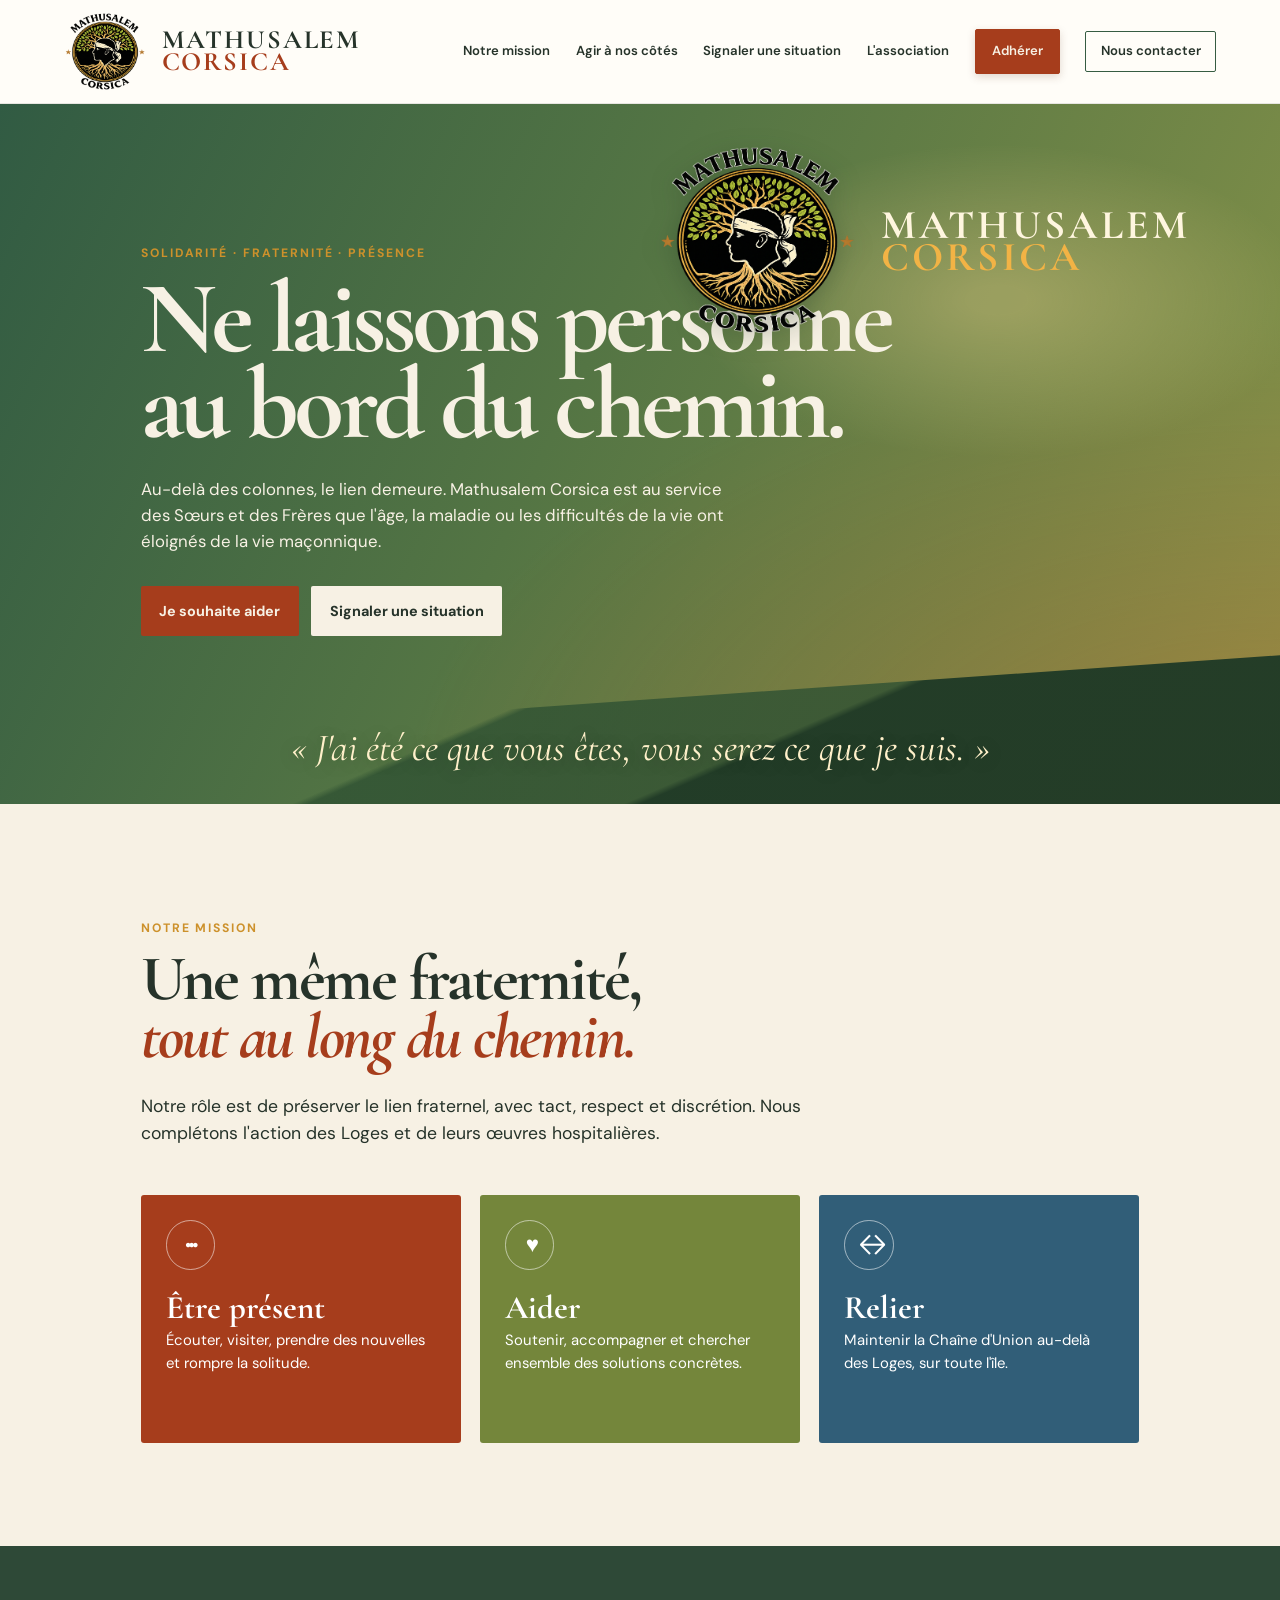
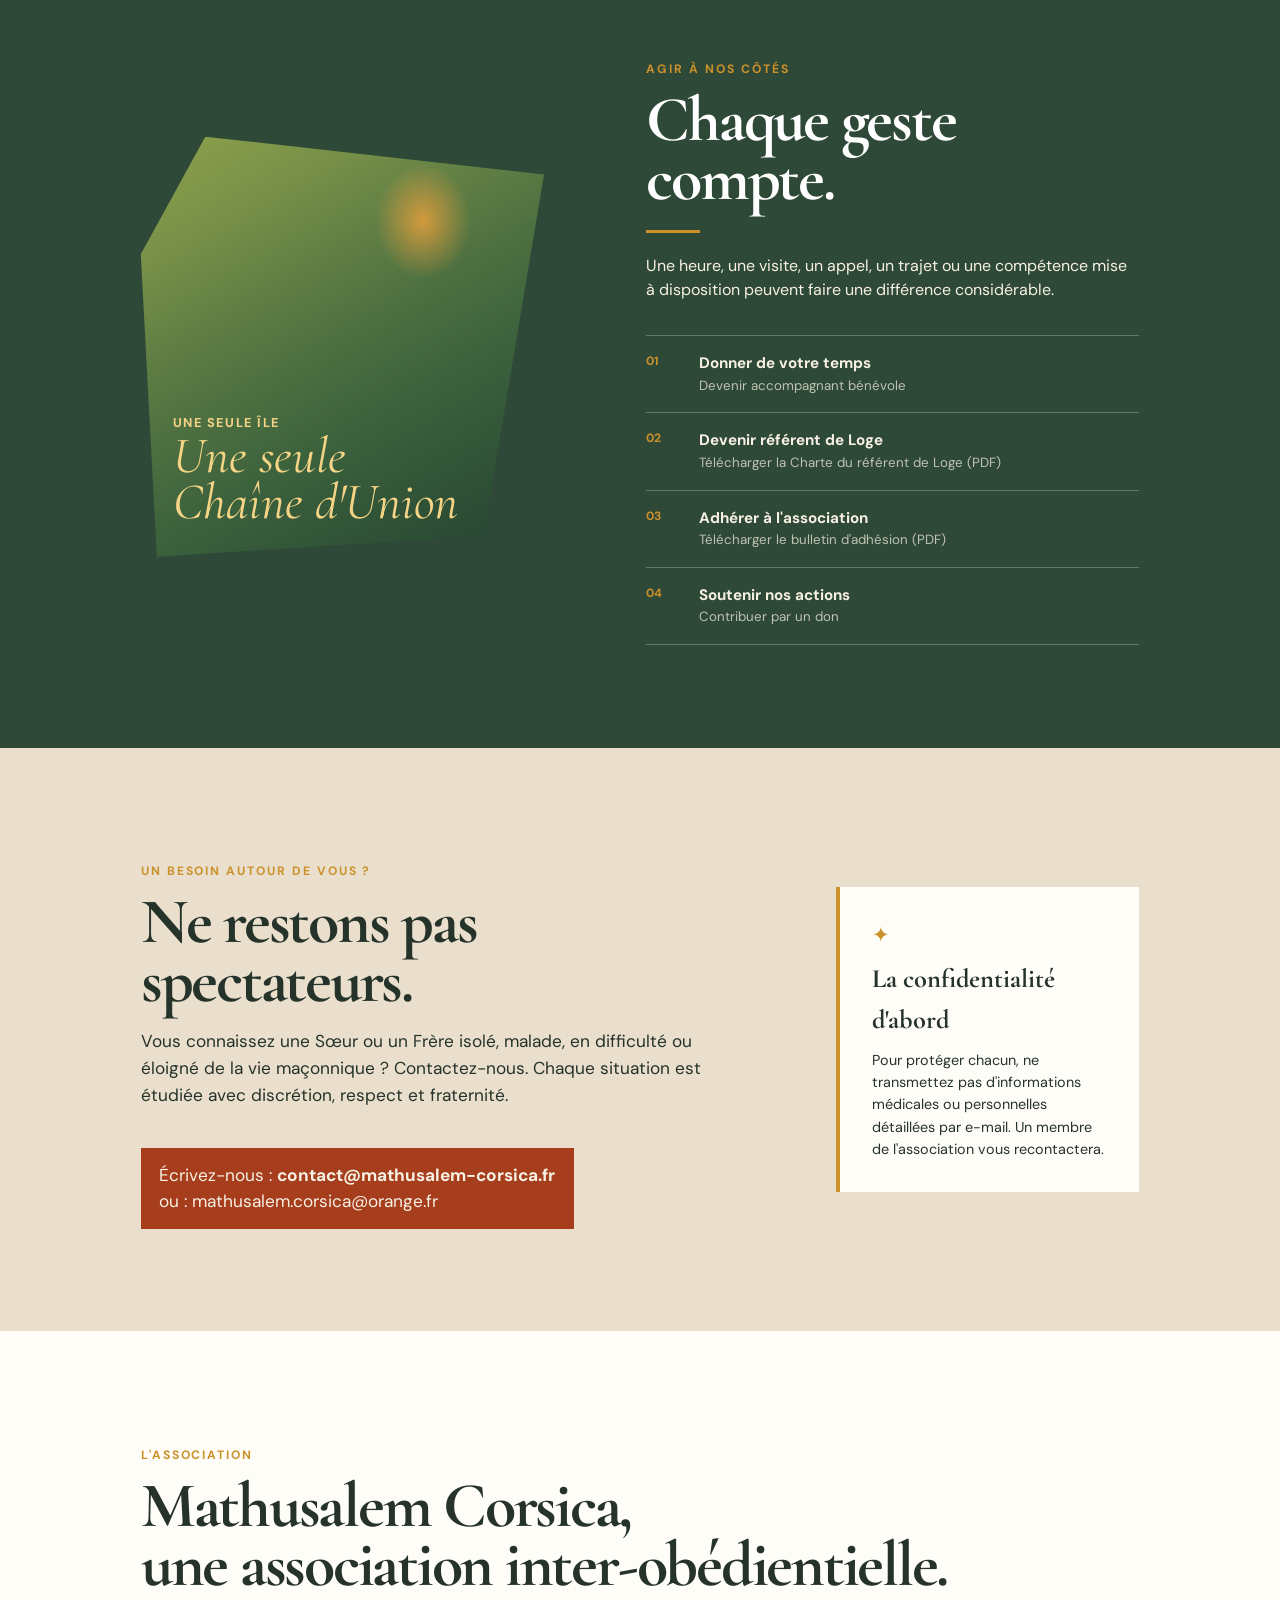
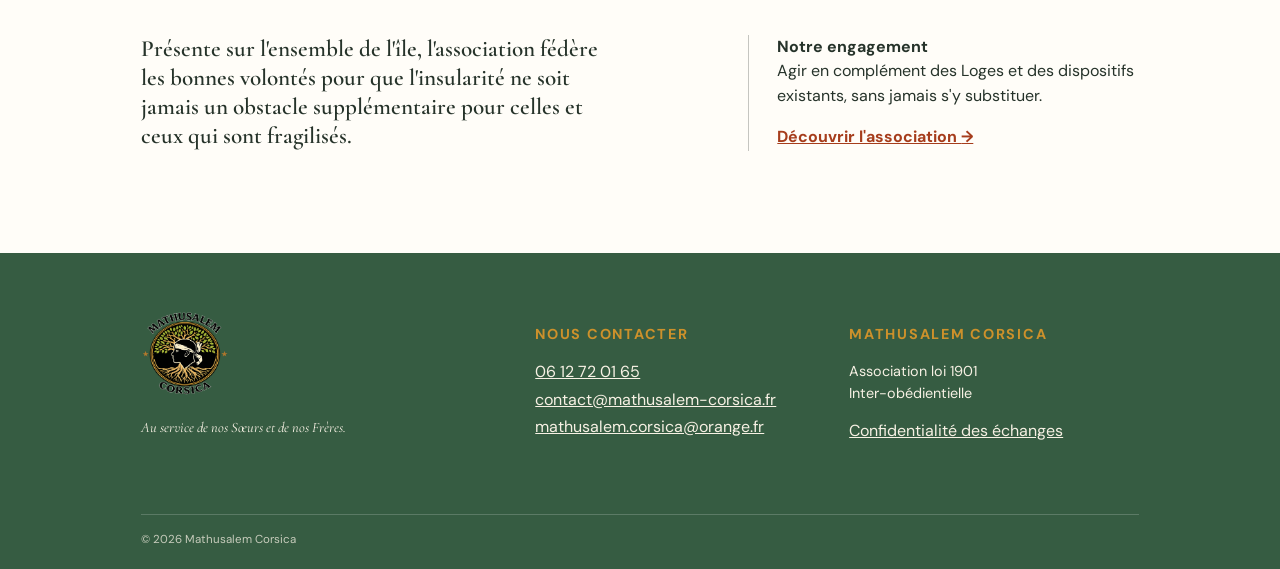
==== index.html @ 52758a78 "Add files via upload" ====
<!doctype html>
<html lang="fr">
  <head>
    <meta charset="utf-8">
    <meta name="viewport" content="width=device-width, initial-scale=1">
    <meta name="description" content="Mathusalem Corsica, au service de nos Sœurs et de nos Frères. Solidarité, fraternité, présence.">
    <title>Mathusalem Corsica - Ne laissons personne au bord du chemin</title>
    <link rel="preconnect" href="https://fonts.googleapis.com">
    <link rel="preconnect" href="https://fonts.gstatic.com" crossorigin>
    <link href="https://fonts.googleapis.com/css2?family=Cormorant+Garamond:ital,wght@0,500;0,600;0,700;1,600&family=DM+Sans:wght@400;500;600;700&display=swap" rel="stylesheet">
    <link rel="stylesheet" href="styles.css">
  </head>
  <body>
    <a class="skip-link" href="#contenu">Aller au contenu</a>
    <header class="site-header">
      <a class="brand" href="#accueil" aria-label="Mathusalem Corsica, accueil">
        <img src="logo-mathusalem-corsica.png" alt="Logo Mathusalem Corsica">
        <span>Mathusalem<br><em>Corsica</em></span>
      </a>
      <button class="menu-toggle" aria-expanded="false" aria-controls="navigation">Menu</button>
      <nav id="navigation" class="navigation" aria-label="Navigation principale">
        <a href="#mission">Notre mission</a>
        <a href="#agir">Agir à nos côtés</a>
        <a href="#signaler">Signaler une situation</a>
        <a href="association.html">L'association</a>
        <a class="nav-join" href="bulletin-adhesion-mathusalem-corsica.pdf" download>Adhérer</a>
        <a class="nav-contact" href="#contact">Nous contacter</a>
      </nav>
    </header>

    <main id="contenu">
      <section id="accueil" class="hero" aria-labelledby="hero-title">
        <div class="hero-orb hero-orb-one"></div>
        <div class="hero-orb hero-orb-two"></div>
        <div class="hero-content">
          <p class="eyebrow">Solidarité · Fraternité · Présence</p>
          <h1 id="hero-title">Ne laissons personne<br>au bord du chemin.</h1>
          <p class="hero-intro">Au-delà des colonnes, le lien demeure. Mathusalem Corsica est au service des Sœurs et des Frères que l'âge, la maladie ou les difficultés de la vie ont éloignés de la vie maçonnique.</p>
          <div class="hero-actions">
            <a class="button button-primary" href="#agir">Je souhaite aider</a>
            <a class="button button-light" href="#signaler">Signaler une situation</a>
          </div>
        </div>
        <div class="hero-identity" aria-label="Mathusalem Corsica">
          <img src="logo-mathusalem-corsica.png" alt="Logo Mathusalem Corsica">
          <p>Mathusalem<br><em>Corsica</em></p>
        </div>
        <blockquote class="hero-quote">« J'ai été ce que vous êtes, vous serez ce que je suis. »</blockquote>
        <div class="hero-horizon" aria-hidden="true"></div>
      </section>

      <section id="mission" class="section mission" aria-labelledby="mission-title">
        <div class="section-heading">
          <p class="eyebrow">Notre mission</p>
          <h2 id="mission-title">Une même fraternité,<br><em>tout au long du chemin.</em></h2>
        </div>
        <p class="lead">Notre rôle est de préserver le lien fraternel, avec tact, respect et discrétion. Nous complétons l'action des Loges et de leurs œuvres hospitalières.</p>
        <div class="mission-cards">
          <article class="mission-card presence">
            <span class="card-icon" aria-hidden="true">●●●</span>
            <h3>Être présent</h3>
            <p>Écouter, visiter, prendre des nouvelles et rompre la solitude.</p>
          </article>
          <article class="mission-card help">
            <span class="card-icon" aria-hidden="true">♥</span>
            <h3>Aider</h3>
            <p>Soutenir, accompagner et chercher ensemble des solutions concrètes.</p>
          </article>
          <article class="mission-card link">
            <span class="card-icon" aria-hidden="true">↔</span>
            <h3>Relier</h3>
            <p>Maintenir la Chaîne d'Union au-delà des Loges, sur toute l'île.</p>
          </article>
        </div>
      </section>

      <section id="agir" class="section act" aria-labelledby="agir-title">
        <div class="act-visual" aria-hidden="true">
          <span>Une seule île</span>
          <strong>Une seule<br>Chaîne d'Union</strong>
        </div>
        <div class="act-content">
          <p class="eyebrow">Agir à nos côtés</p>
          <h2 id="agir-title">Chaque geste compte.</h2>
          <p>Une heure, une visite, un appel, un trajet ou une compétence mise à disposition peuvent faire une différence considérable.</p>
          <div class="action-list">
            <a href="#contact"><span>01</span><strong>Donner de votre temps</strong><small>Devenir accompagnant bénévole</small></a>
            <a href="charte-referent-loge.pdf" download><span>02</span><strong>Devenir référent de Loge</strong><small>Télécharger la Charte du référent de Loge (PDF)</small></a>
            <a href="bulletin-adhesion-mathusalem-corsica.pdf" download><span>03</span><strong>Adhérer à l'association</strong><small>Télécharger le bulletin d'adhésion (PDF)</small></a>
            <a href="#contact"><span>04</span><strong>Soutenir nos actions</strong><small>Contribuer par un don</small></a>
          </div>
        </div>
      </section>

      <section id="signaler" class="section signal" aria-labelledby="signaler-title">
        <div class="signal-content">
          <p class="eyebrow">Un besoin autour de vous ?</p>
          <h2 id="signaler-title">Ne restons pas spectateurs.</h2>
          <p>Vous connaissez une Sœur ou un Frère isolé, malade, en difficulté ou éloigné de la vie maçonnique ? Contactez-nous. Chaque situation est étudiée avec discrétion, respect et fraternité.</p>
          <p class="contact-email">Écrivez-nous : <strong>contact@mathusalem-corsica.fr</strong><br><span>ou : mathusalem.corsica@orange.fr</span></p>
        </div>
        <aside class="privacy-note">
          <span aria-hidden="true">✦</span>
          <h3>La confidentialité d'abord</h3>
          <p>Pour protéger chacun, ne transmettez pas d'informations médicales ou personnelles détaillées par e-mail. Un membre de l'association vous recontactera.</p>
        </aside>
      </section>

      <section id="association" class="section association" aria-labelledby="association-title">
        <p class="eyebrow">L'association</p>
        <h2 id="association-title">Mathusalem Corsica,<br>une association inter-obédientielle.</h2>
        <div class="association-grid">
          <p>Présente sur l'ensemble de l'île, l'association fédère les bonnes volontés pour que l'insularité ne soit jamais un obstacle supplémentaire pour celles et ceux qui sont fragilisés.</p>
          <div>
            <p><strong>Notre engagement</strong><br>Agir en complément des Loges et des dispositifs existants, sans jamais s'y substituer.</p>
            <a class="text-link" href="association.html">Découvrir l'association <span aria-hidden="true">→</span></a>
          </div>
        </div>
      </section>
    </main>

    <footer id="contact" class="site-footer">
      <div class="footer-brand">
        <img src="logo-mathusalem-corsica.png" alt="">
        <p>Au service de nos Sœurs et de nos Frères.</p>
      </div>
      <div>
        <p class="footer-label">Nous contacter</p>
        <a href="tel:+33612720165">06 12 72 01 65</a>
        <a href="mailto:contact@mathusalem-corsica.fr">contact@mathusalem-corsica.fr</a>
        <a href="mailto:mathusalem.corsica@orange.fr">mathusalem.corsica@orange.fr</a>
      </div>
      <div>
        <p class="footer-label">Mathusalem Corsica</p>
        <p>Association loi 1901<br>Inter-obédientielle</p>
        <a href="#signaler">Confidentialité des échanges</a>
      </div>
      <p class="copyright">© <span id="year"></span> Mathusalem Corsica</p>
    </footer>
    <script src="script.js"></script>
  </body>
</html>
---- styles.css ----
:root { --ink:#26332a; --forest:#365c42; --moss:#74863b; --sun:#cd912b; --terra:#a63d1c; --cream:#f7f1e4; --paper:#fffdf8; --blue:#315e78; --serif:"Cormorant Garamond", Georgia, serif; --sans:"DM Sans", Arial, sans-serif; }
* { box-sizing:border-box; }
html { scroll-behavior:smooth; }
body { margin:0; color:var(--ink); background:var(--paper); font-family:var(--sans); line-height:1.55; }
.national-link { color:var(--terra); font-weight:700; text-decoration-thickness:1px; text-underline-offset:2px; }.national-link:hover { color:var(--forest); }
.about-hero > p { max-width:450px!important; font-size:1.35rem!important; }
a { color:inherit; }
.skip-link { position:absolute; left:-10000px; top:auto; }.skip-link:focus { left:1rem; top:1rem; z-index:100; padding:.7rem 1rem; background:#fff; }
.site-header { min-height:104px; display:flex; align-items:center; justify-content:space-between; padding:8px clamp(1.25rem,5vw,5rem); background:var(--paper); position:sticky; top:0; z-index:20; border-bottom:1px solid rgba(22,32,22,.1); }
.brand { display:flex; align-items:center; gap:.85rem; text-decoration:none; font:700 1.65rem/0.8 var(--serif); letter-spacing:.07em; text-transform:uppercase; }.brand img { width:84px; height:84px; object-fit:contain; }.brand em { color:var(--terra); font-style:normal; }
.navigation { display:flex; align-items:center; gap:clamp(.9rem,2vw,1.8rem); font-size:.82rem; font-weight:600; }.navigation a { text-decoration:none; }.navigation a:not(.nav-contact):not(.nav-join):hover { color:var(--terra); }.nav-join { padding:.68rem 1rem; color:var(--cream); background:var(--terra); border:1px solid var(--terra); border-radius:2px; box-shadow:0 3px 8px rgba(89,43,20,.18); }.nav-join:hover { color:var(--cream); background:#8d3217; border-color:#8d3217; }.nav-contact { padding:.6rem .9rem; border:1px solid var(--forest); border-radius:2px; }.menu-toggle { display:none; }
.hero { min-height:700px; position:relative; overflow:hidden; isolation:isolate; padding:clamp(5rem,10vw,8rem) clamp(1.25rem,11vw,10rem) 8rem; color:var(--cream); background:linear-gradient(115deg,#315b43 0%,#547544 44%,#899449 100%); }.hero:before { content:""; position:absolute; inset:0; z-index:-1; opacity:.32; background:radial-gradient(ellipse at 78% 28%,#ffdc94 0 2%,transparent 22%), radial-gradient(ellipse at 100% 100%,#c95d2b 0,transparent 49%); }.hero-content { max-width:760px; position:relative; z-index:2; }.eyebrow { margin:0 0:.7rem; color:var(--sun); font-size:.76rem; font-weight:700; letter-spacing:.16em; text-transform:uppercase; }.hero h1, h2, h3 { font-family:var(--serif); }.hero h1 { margin:0; font-size:clamp(3.6rem,8vw,7rem); line-height:.84; letter-spacing:-.045em; }.hero-intro { max-width:590px; margin:1.8rem 0 2rem; font-size:1.05rem; }.hero-actions { display:flex; flex-wrap:wrap; gap:.8rem; }.button { display:inline-block; padding:.85rem 1.15rem; border-radius:2px; font-size:.9rem; font-weight:700; text-decoration:none; transition:transform .2s; }.button:hover { transform:translateY(-2px); }.button-primary { color:var(--cream); background:var(--terra); }.button-light { color:var(--ink); background:var(--cream); }.hero-identity { position:absolute; top:2.2rem; right:clamp(1.25rem,7vw,6rem); z-index:2; display:flex; align-items:center; gap:1.15rem; text-transform:uppercase; }.hero-identity img { width:clamp(140px,16vw,215px); height:clamp(140px,16vw,215px); object-fit:contain; filter:drop-shadow(0 5px 12px rgba(24,48,29,.28)); }.hero-identity p { margin:0; color:#fff6df; font:700 clamp(2rem,3.2vw,3.1rem)/.78 var(--serif); letter-spacing:.08em; }.hero-identity em { color:#f2b345; font-style:normal; }.hero-quote { position:absolute; left:50%; bottom:2.3rem; z-index:2; width:max-content; max-width:none; margin:0; transform:translateX(-50%); color:#fff0ca; font:italic clamp(2.2rem,3vw,3.7rem)/1 var(--serif); white-space:nowrap; text-align:center; text-shadow:0 2px 18px rgba(24,48,29,.28); }.hero-horizon { position:absolute; left:-5%; right:-5%; bottom:-6.5rem; height:13rem; background:linear-gradient(160deg,transparent 29%,rgba(48,82,51,.82) 30% 49%,rgba(30,57,38,.95) 50%); transform:skewY(-4deg); z-index:-1; }
.section { padding:clamp(4.5rem,8vw,8rem) clamp(1.25rem,11vw,10rem); }.mission { background:var(--cream); }.section-heading { max-width:660px; }.section h2 { margin:0; font-size:clamp(2.7rem,5vw,4.7rem); line-height:.92; letter-spacing:-.035em; }.section h2 em { color:var(--terra); }.lead { max-width:690px; margin:1.6rem 0 3rem; font-size:1.1rem; }.mission-cards { display:grid; grid-template-columns:repeat(3,1fr); gap:1.2rem; }.mission-card { min-height:248px; padding:1.55rem; color:#fff; border-radius:3px; }.presence { background:var(--terra); }.help { background:var(--moss); }.link { background:var(--blue); }.card-icon { display:grid; place-items:center; width:3.1rem; height:3.1rem; border:1px solid rgba(255,255,255,.55); border-radius:50%; font-size:.65rem; letter-spacing:-.25em; }.help .card-icon { font-size:1.4rem; }.link .card-icon { font-size:1.7rem; }.mission-card h3 { margin:1.4rem 0 .25rem; font-size:2.05rem; line-height:1; }.mission-card p { margin:0; font-size:.93rem; }
.act { display:grid; grid-template-columns:.9fr 1.1fr; gap:clamp(2rem,8vw,8rem); align-items:center; background:#2e4937; color:var(--cream); }.act-visual { min-height:420px; padding:2rem; display:flex; flex-direction:column; justify-content:flex-end; color:#f6d486; background:linear-gradient(150deg,transparent 20%,rgba(33,62,41,.4)), radial-gradient(ellipse at 70% 20%,#e3a33f,transparent 12%), linear-gradient(150deg,#8fa14b,#426b42 65%,#294837); clip-path:polygon(16% 0,100% 9%,85% 95%,4% 100%,0 28%); }.act-visual span { font-size:.8rem; font-weight:700; letter-spacing:.12em; text-transform:uppercase; }.act-visual strong { font:italic clamp(2.2rem,4vw,3.4rem)/.9 var(--serif); }.act h2 { color:#fff; }.act h2:after { content:""; display:block; width:54px; height:3px; margin:1.3rem 0; background:var(--sun); }.action-list { margin-top:2rem; border-top:1px solid rgba(255,255,255,.25); }.action-list a { display:grid; grid-template-columns:45px 1fr; column-gap:8px; padding:1rem 0; text-decoration:none; border-bottom:1px solid rgba(255,255,255,.25); }.action-list a:hover strong { color:var(--sun); }.action-list span { color:var(--sun); font-size:.75rem; font-weight:700; }.action-list strong { font-size:.95rem; }.action-list small { grid-column:2; opacity:.72; }
.signal { display:grid; grid-template-columns:1.5fr .75fr; gap:clamp(2rem,7vw,7rem); align-items:center; background:#e9dfcc; }.signal-content h2 { max-width:620px; }.signal-content > p:not(.eyebrow) { max-width:660px; font-size:1.08rem; }.contact-email { display:inline-block; margin:1.4rem 0 0; padding:.85rem 1.15rem; color:var(--cream); background:var(--terra); font-size:.9rem; }.contact-email strong { font-weight:700; user-select:all; }.privacy-note { padding:2rem; border-left:4px solid var(--sun); background:var(--paper); }.privacy-note span { color:var(--sun); font-size:1.3rem; }.privacy-note h3 { margin:.5rem 0; font-size:1.65rem; }.privacy-note p { margin:0; font-size:.9rem; }
.association { background:var(--paper); }.association-grid { display:grid; grid-template-columns:1.1fr .9fr; gap:clamp(2rem,10vw,10rem); max-width:1000px; margin-top:2.5rem; }.association-grid > p { margin:0; font:600 1.45rem/1.25 var(--serif); }.association-grid div { border-left:1px solid rgba(22,32,22,.25); padding-left:1.8rem; }.association-grid p { margin-top:0; }.text-link { color:var(--terra); font-weight:700; text-decoration-thickness:1px; }
.navigation a.active { color:var(--terra); }.about-hero { display:grid; grid-template-columns:1.15fr .85fr; gap:4rem; align-items:end; min-height:440px; padding:clamp(4.5rem,9vw,8rem) clamp(1.25rem,11vw,10rem); color:var(--cream); background:linear-gradient(125deg,#315b43,#618047 70%,#a89b51); }.about-hero h1 { margin:0; font:600 clamp(4rem,8vw,7.2rem)/.79 var(--serif); letter-spacing:-.045em; }.about-hero h1 em { color:#f8c35a; }.about-hero > p { max-width:430px; margin:0 0 .5rem; font:500 1.22rem/1.42 var(--serif); }.about-story { display:grid; grid-template-columns:.8fr 1.2fr; gap:clamp(2rem,10vw,10rem); padding:clamp(4.5rem,8vw,8rem) clamp(1.25rem,11vw,10rem); background:var(--cream); }.about-statement { display:flex; flex-direction:column; justify-content:center; padding:2rem; color:var(--cream); background:var(--terra); }.about-statement span { color:#f4c867; font-size:.8rem; font-weight:700; letter-spacing:.16em; }.about-statement p { margin:1rem 0 0; font:italic 2.25rem/.94 var(--serif); }.about-copy { max-width:700px; }.about-copy h2, .about-corsica h2, .about-actions h2, .about-call h2 { margin:0 0 1.4rem; font:600 clamp(2.8rem,5vw,4.8rem)/.9 var(--serif); letter-spacing:-.035em; }.about-copy p:not(.eyebrow), .about-corsica p:not(.eyebrow) { font-size:1.05rem; }.about-corsica { display:grid; grid-template-columns:1fr 1fr; gap:clamp(2rem,10vw,10rem); padding:clamp(4.5rem,8vw,8rem) clamp(1.25rem,11vw,10rem); color:var(--cream); background:#31513b; }.about-corsica h2 em { color:#f4c867; }.about-corsica > div:last-child { align-self:end; max-width:510px; font-size:1.06rem; }.about-actions { padding:clamp(4.5rem,8vw,8rem) clamp(1.25rem,11vw,10rem); }.about-actions-grid { display:grid; grid-template-columns:repeat(3,1fr); gap:1.2rem; margin-top:2.6rem; }.about-actions-grid article { padding:1.5rem; border-top:3px solid var(--sun); background:#f2eadc; }.about-actions-grid span { color:var(--terra); font-size:.78rem; font-weight:700; }.about-actions-grid h3 { margin:.9rem 0 .35rem; font-size:2rem; line-height:.95; }.about-actions-grid p { margin:0; font-size:.93rem; }.about-call { padding:clamp(4.5rem,8vw,7rem) clamp(1.25rem,11vw,10rem); text-align:center; color:var(--cream); background:linear-gradient(115deg,#375e43,#698344); }.about-call h2 { max-width:750px; margin-left:auto; margin-right:auto; }.about-call > p:not(.eyebrow) { max-width:620px; margin:0 auto 1.8rem; }
.site-footer { display:grid; grid-template-columns:1.1fr .85fr .9fr; gap:2.5rem; padding:3.5rem clamp(1.25rem,11vw,10rem) 1.25rem; color:var(--cream); background:var(--forest); }.footer-brand img { width:90px; height:90px; object-fit:contain; }.footer-brand p { font:italic 1.35rem/1 var(--serif); }.footer-label { margin:0 0:.5rem; color:var(--sun); font-size:.75rem; font-weight:700; letter-spacing:.12em; text-transform:uppercase; }.site-footer a { display:block; width:max-content; max-width:100%; margin:.18rem 0; overflow-wrap:anywhere; color:var(--cream); }.site-footer p { font-size:.9rem; }.copyright { grid-column:1/-1; margin:1.5rem 0 0; padding-top:1rem; border-top:1px solid rgba(255,255,255,.25); font-size:.72rem!important; opacity:.75; }
@media (max-width:800px) { .site-header { min-height:84px; }.brand { font-size:1.3rem; }.brand img { width:66px; height:66px; }.menu-toggle { display:block; padding:.55rem .7rem; border:1px solid var(--forest); background:transparent; font:600 .8rem var(--sans); }.navigation { display:none; position:absolute; top:100%; left:0; right:0; padding:1rem 1.25rem 1.3rem; background:var(--paper); border-bottom:1px solid #ddd; flex-direction:column; align-items:flex-start; }.navigation.open { display:flex; }.hero { min-height:720px; padding-top:13rem; }.hero-identity { top:1.5rem; left:1.25rem; right:auto; }.hero-identity img { width:112px; height:112px; }.hero-identity p { font-size:1.8rem; }.hero-quote { top:auto; right:1.25rem; bottom:4.7rem; left:auto; width:auto; max-width:300px; transform:none; font-size:1.75rem; white-space:normal; }.mission-cards, .act, .signal, .association-grid, .site-footer, .about-hero, .about-story, .about-corsica, .about-actions-grid { grid-template-columns:1fr; }.about-hero { min-height:420px; gap:2rem; }.about-story { gap:2rem; }.about-statement { min-height:240px; }.section { padding-top:4rem; padding-bottom:4rem; }.site-footer { gap:1.5rem; }.footer-brand img { width:72px; height:72px; } }
@media (max-width:440px) { .brand span { font-size:1.1rem; }.brand img { width:58px; height:58px; }.hero h1 { font-size:3.25rem; }.hero-intro { font-size:.95rem; }.hero-quote { display:none; }.hero { min-height:620px; padding-top:12rem; }.hero-identity img { width:96px; height:96px; }.hero-identity p { font-size:1.55rem; }.mission-card { min-height:0; } }
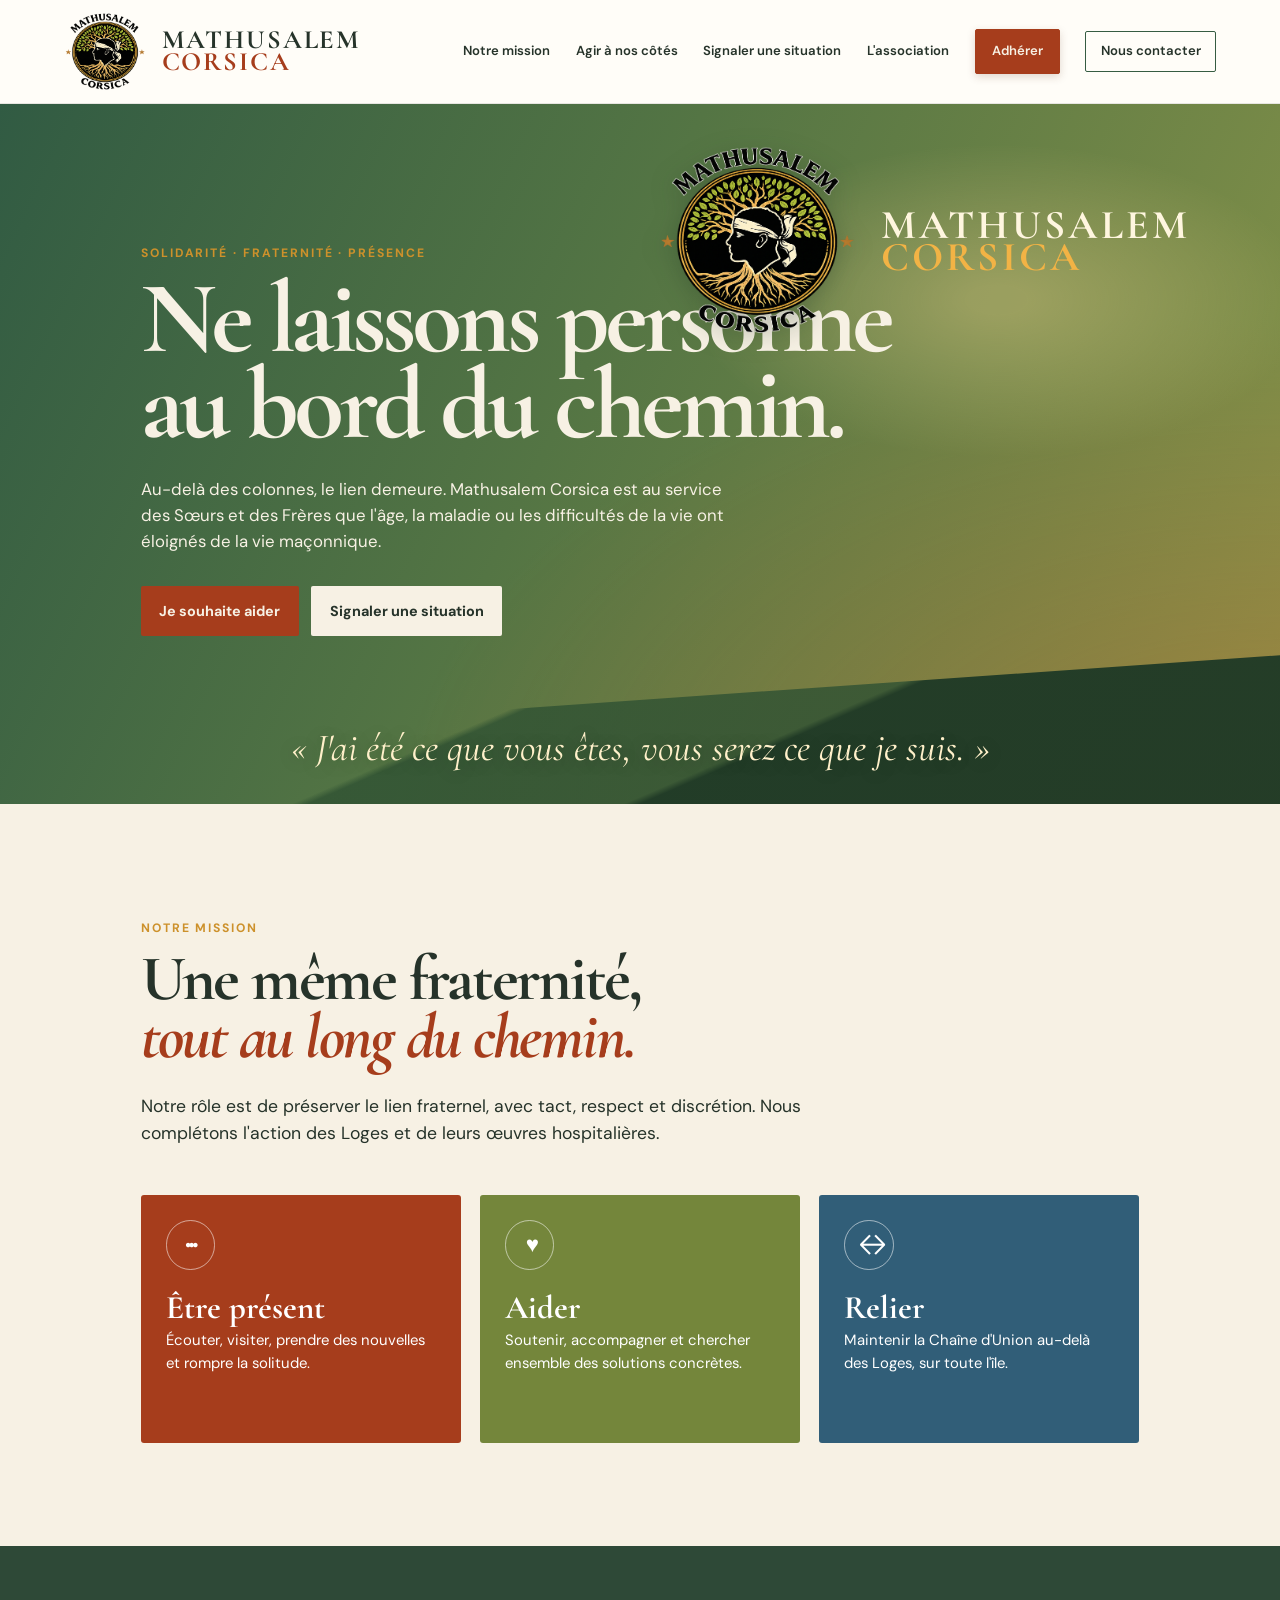
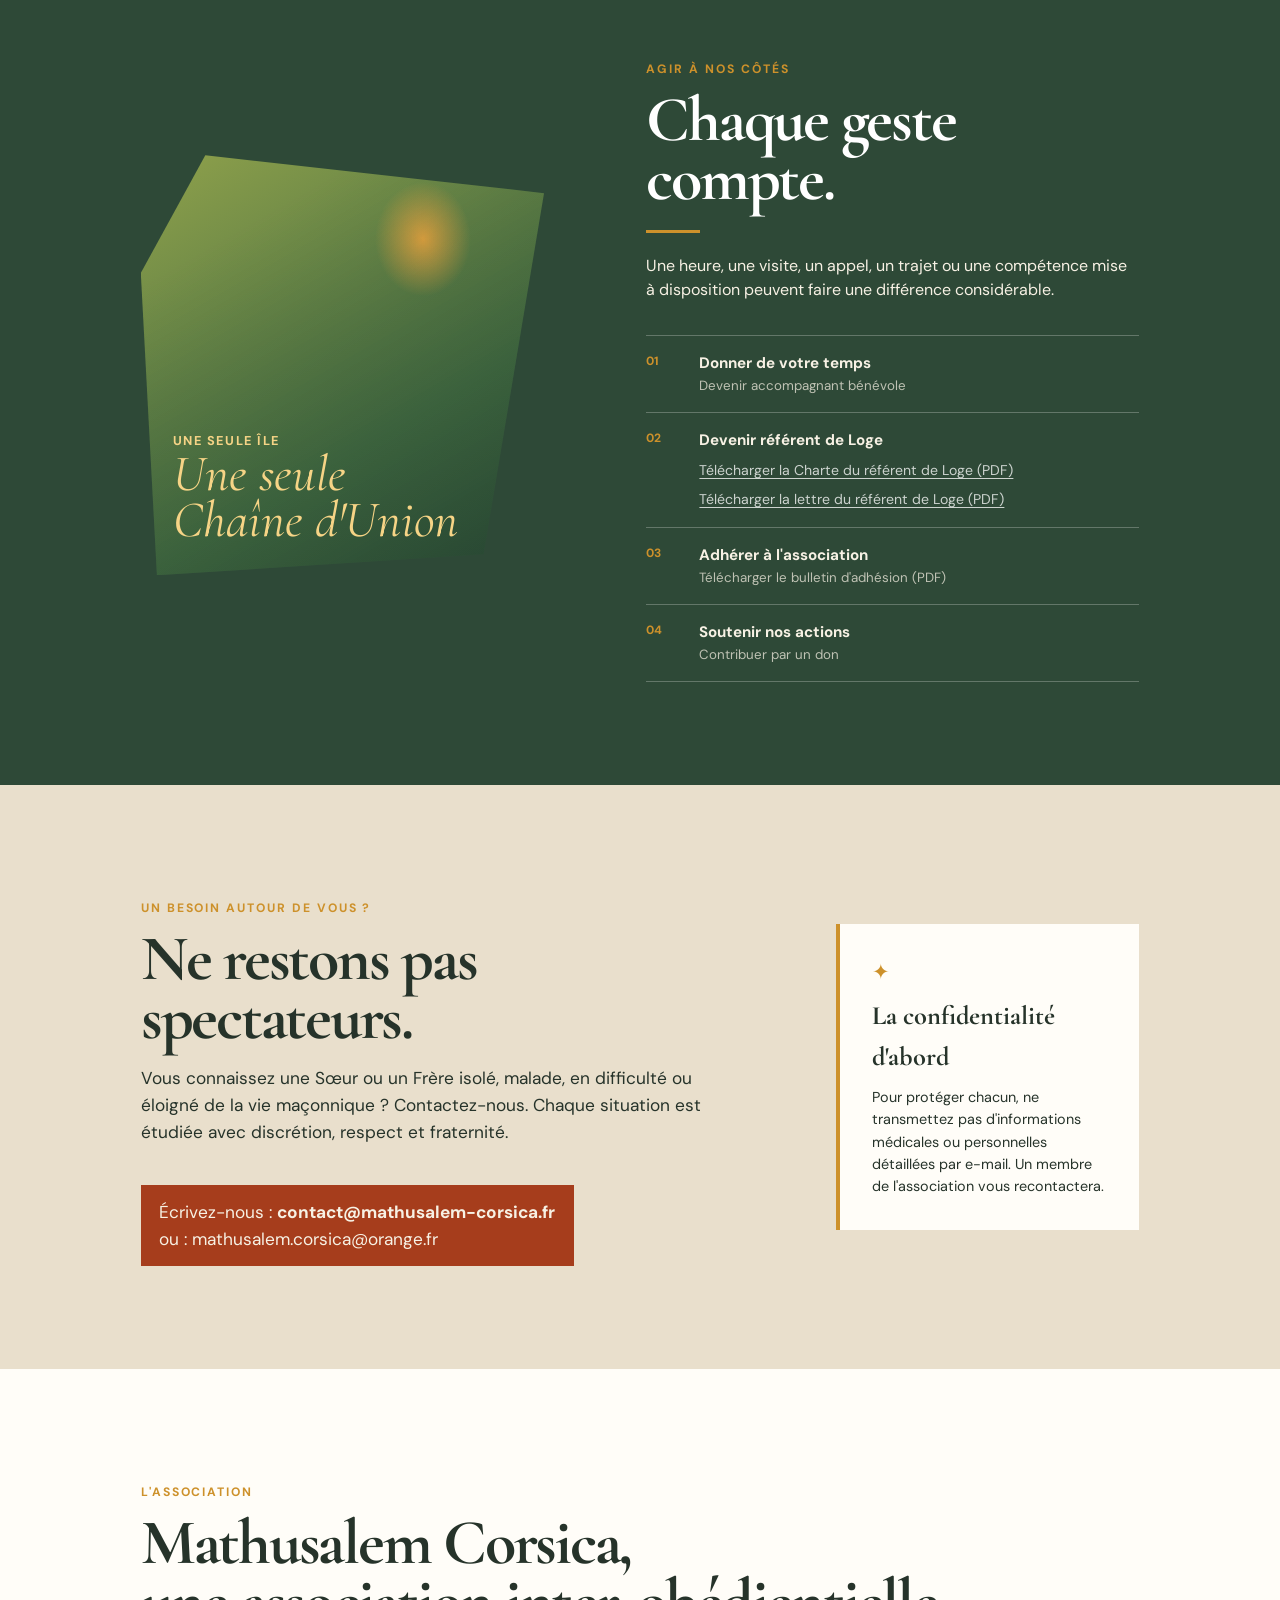
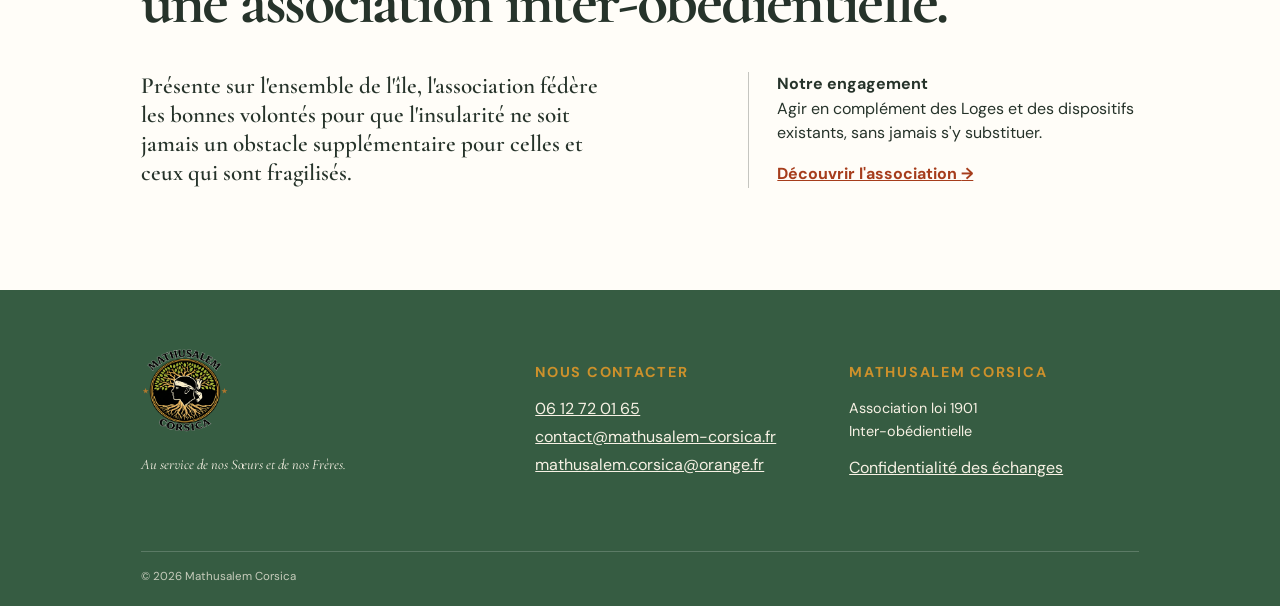
==== commit a0da56f7: "Add files via upload" ====
--- a/index.html
+++ b/index.html
@@ -85,7 +85,13 @@
           <p>Une heure, une visite, un appel, un trajet ou une compétence mise à disposition peuvent faire une différence considérable.</p>
           <div class="action-list">
             <a href="#contact"><span>01</span><strong>Donner de votre temps</strong><small>Devenir accompagnant bénévole</small></a>
-            <a href="charte-referent-loge.pdf" download><span>02</span><strong>Devenir référent de Loge</strong><small>Télécharger la Charte du référent de Loge (PDF)</small></a>
+            <div class="action-reference">
+              <div class="action-reference-title"><span>02</span><strong>Devenir référent de Loge</strong></div>
+              <div class="action-reference-downloads">
+                <a href="charte-referent-loge.pdf" download>Télécharger la Charte du référent de Loge (PDF)</a>
+                <a href="lettre-referent-loge.pdf" download>Télécharger la lettre du référent de Loge (PDF)</a>
+              </div>
+            </div>
             <a href="bulletin-adhesion-mathusalem-corsica.pdf" download><span>03</span><strong>Adhérer à l'association</strong><small>Télécharger le bulletin d'adhésion (PDF)</small></a>
             <a href="#contact"><span>04</span><strong>Soutenir nos actions</strong><small>Contribuer par un don</small></a>
           </div>
--- a/styles.css
+++ b/styles.css
@@ -11,7 +11,7 @@
 .navigation { display:flex; align-items:center; gap:clamp(.9rem,2vw,1.8rem); font-size:.82rem; font-weight:600; }.navigation a { text-decoration:none; }.navigation a:not(.nav-contact):not(.nav-join):hover { color:var(--terra); }.nav-join { padding:.68rem 1rem; color:var(--cream); background:var(--terra); border:1px solid var(--terra); border-radius:2px; box-shadow:0 3px 8px rgba(89,43,20,.18); }.nav-join:hover { color:var(--cream); background:#8d3217; border-color:#8d3217; }.nav-contact { padding:.6rem .9rem; border:1px solid var(--forest); border-radius:2px; }.menu-toggle { display:none; }
 .hero { min-height:700px; position:relative; overflow:hidden; isolation:isolate; padding:clamp(5rem,10vw,8rem) clamp(1.25rem,11vw,10rem) 8rem; color:var(--cream); background:linear-gradient(115deg,#315b43 0%,#547544 44%,#899449 100%); }.hero:before { content:""; position:absolute; inset:0; z-index:-1; opacity:.32; background:radial-gradient(ellipse at 78% 28%,#ffdc94 0 2%,transparent 22%), radial-gradient(ellipse at 100% 100%,#c95d2b 0,transparent 49%); }.hero-content { max-width:760px; position:relative; z-index:2; }.eyebrow { margin:0 0:.7rem; color:var(--sun); font-size:.76rem; font-weight:700; letter-spacing:.16em; text-transform:uppercase; }.hero h1, h2, h3 { font-family:var(--serif); }.hero h1 { margin:0; font-size:clamp(3.6rem,8vw,7rem); line-height:.84; letter-spacing:-.045em; }.hero-intro { max-width:590px; margin:1.8rem 0 2rem; font-size:1.05rem; }.hero-actions { display:flex; flex-wrap:wrap; gap:.8rem; }.button { display:inline-block; padding:.85rem 1.15rem; border-radius:2px; font-size:.9rem; font-weight:700; text-decoration:none; transition:transform .2s; }.button:hover { transform:translateY(-2px); }.button-primary { color:var(--cream); background:var(--terra); }.button-light { color:var(--ink); background:var(--cream); }.hero-identity { position:absolute; top:2.2rem; right:clamp(1.25rem,7vw,6rem); z-index:2; display:flex; align-items:center; gap:1.15rem; text-transform:uppercase; }.hero-identity img { width:clamp(140px,16vw,215px); height:clamp(140px,16vw,215px); object-fit:contain; filter:drop-shadow(0 5px 12px rgba(24,48,29,.28)); }.hero-identity p { margin:0; color:#fff6df; font:700 clamp(2rem,3.2vw,3.1rem)/.78 var(--serif); letter-spacing:.08em; }.hero-identity em { color:#f2b345; font-style:normal; }.hero-quote { position:absolute; left:50%; bottom:2.3rem; z-index:2; width:max-content; max-width:none; margin:0; transform:translateX(-50%); color:#fff0ca; font:italic clamp(2.2rem,3vw,3.7rem)/1 var(--serif); white-space:nowrap; text-align:center; text-shadow:0 2px 18px rgba(24,48,29,.28); }.hero-horizon { position:absolute; left:-5%; right:-5%; bottom:-6.5rem; height:13rem; background:linear-gradient(160deg,transparent 29%,rgba(48,82,51,.82) 30% 49%,rgba(30,57,38,.95) 50%); transform:skewY(-4deg); z-index:-1; }
 .section { padding:clamp(4.5rem,8vw,8rem) clamp(1.25rem,11vw,10rem); }.mission { background:var(--cream); }.section-heading { max-width:660px; }.section h2 { margin:0; font-size:clamp(2.7rem,5vw,4.7rem); line-height:.92; letter-spacing:-.035em; }.section h2 em { color:var(--terra); }.lead { max-width:690px; margin:1.6rem 0 3rem; font-size:1.1rem; }.mission-cards { display:grid; grid-template-columns:repeat(3,1fr); gap:1.2rem; }.mission-card { min-height:248px; padding:1.55rem; color:#fff; border-radius:3px; }.presence { background:var(--terra); }.help { background:var(--moss); }.link { background:var(--blue); }.card-icon { display:grid; place-items:center; width:3.1rem; height:3.1rem; border:1px solid rgba(255,255,255,.55); border-radius:50%; font-size:.65rem; letter-spacing:-.25em; }.help .card-icon { font-size:1.4rem; }.link .card-icon { font-size:1.7rem; }.mission-card h3 { margin:1.4rem 0 .25rem; font-size:2.05rem; line-height:1; }.mission-card p { margin:0; font-size:.93rem; }
-.act { display:grid; grid-template-columns:.9fr 1.1fr; gap:clamp(2rem,8vw,8rem); align-items:center; background:#2e4937; color:var(--cream); }.act-visual { min-height:420px; padding:2rem; display:flex; flex-direction:column; justify-content:flex-end; color:#f6d486; background:linear-gradient(150deg,transparent 20%,rgba(33,62,41,.4)), radial-gradient(ellipse at 70% 20%,#e3a33f,transparent 12%), linear-gradient(150deg,#8fa14b,#426b42 65%,#294837); clip-path:polygon(16% 0,100% 9%,85% 95%,4% 100%,0 28%); }.act-visual span { font-size:.8rem; font-weight:700; letter-spacing:.12em; text-transform:uppercase; }.act-visual strong { font:italic clamp(2.2rem,4vw,3.4rem)/.9 var(--serif); }.act h2 { color:#fff; }.act h2:after { content:""; display:block; width:54px; height:3px; margin:1.3rem 0; background:var(--sun); }.action-list { margin-top:2rem; border-top:1px solid rgba(255,255,255,.25); }.action-list a { display:grid; grid-template-columns:45px 1fr; column-gap:8px; padding:1rem 0; text-decoration:none; border-bottom:1px solid rgba(255,255,255,.25); }.action-list a:hover strong { color:var(--sun); }.action-list span { color:var(--sun); font-size:.75rem; font-weight:700; }.action-list strong { font-size:.95rem; }.action-list small { grid-column:2; opacity:.72; }
+.act { display:grid; grid-template-columns:.9fr 1.1fr; gap:clamp(2rem,8vw,8rem); align-items:center; background:#2e4937; color:var(--cream); }.act-visual { min-height:420px; padding:2rem; display:flex; flex-direction:column; justify-content:flex-end; color:#f6d486; background:linear-gradient(150deg,transparent 20%,rgba(33,62,41,.4)), radial-gradient(ellipse at 70% 20%,#e3a33f,transparent 12%), linear-gradient(150deg,#8fa14b,#426b42 65%,#294837); clip-path:polygon(16% 0,100% 9%,85% 95%,4% 100%,0 28%); }.act-visual span { font-size:.8rem; font-weight:700; letter-spacing:.12em; text-transform:uppercase; }.act-visual strong { font:italic clamp(2.2rem,4vw,3.4rem)/.9 var(--serif); }.act h2 { color:#fff; }.act h2:after { content:""; display:block; width:54px; height:3px; margin:1.3rem 0; background:var(--sun); }.action-list { margin-top:2rem; border-top:1px solid rgba(255,255,255,.25); }.action-list a { display:grid; grid-template-columns:45px 1fr; column-gap:8px; padding:1rem 0; text-decoration:none; border-bottom:1px solid rgba(255,255,255,.25); }.action-list a:hover strong { color:var(--sun); }.action-list span { color:var(--sun); font-size:.75rem; font-weight:700; }.action-list strong { font-size:.95rem; }.action-list small { grid-column:2; opacity:.72; }.action-reference { padding:1rem 0; border-bottom:1px solid rgba(255,255,255,.25); }.action-reference-title { display:grid; grid-template-columns:45px 1fr; column-gap:8px; }.action-reference-downloads { display:grid; gap:.45rem; margin:.45rem 0 0 53px; }.action-reference-downloads a { display:block; width:max-content; max-width:100%; padding:0; border:0; color:rgba(255,255,255,.76); font-size:.88rem; text-decoration:underline; text-underline-offset:3px; }.action-reference-downloads a:hover { color:var(--sun); }
 .signal { display:grid; grid-template-columns:1.5fr .75fr; gap:clamp(2rem,7vw,7rem); align-items:center; background:#e9dfcc; }.signal-content h2 { max-width:620px; }.signal-content > p:not(.eyebrow) { max-width:660px; font-size:1.08rem; }.contact-email { display:inline-block; margin:1.4rem 0 0; padding:.85rem 1.15rem; color:var(--cream); background:var(--terra); font-size:.9rem; }.contact-email strong { font-weight:700; user-select:all; }.privacy-note { padding:2rem; border-left:4px solid var(--sun); background:var(--paper); }.privacy-note span { color:var(--sun); font-size:1.3rem; }.privacy-note h3 { margin:.5rem 0; font-size:1.65rem; }.privacy-note p { margin:0; font-size:.9rem; }
 .association { background:var(--paper); }.association-grid { display:grid; grid-template-columns:1.1fr .9fr; gap:clamp(2rem,10vw,10rem); max-width:1000px; margin-top:2.5rem; }.association-grid > p { margin:0; font:600 1.45rem/1.25 var(--serif); }.association-grid div { border-left:1px solid rgba(22,32,22,.25); padding-left:1.8rem; }.association-grid p { margin-top:0; }.text-link { color:var(--terra); font-weight:700; text-decoration-thickness:1px; }
 .navigation a.active { color:var(--terra); }.about-hero { display:grid; grid-template-columns:1.15fr .85fr; gap:4rem; align-items:end; min-height:440px; padding:clamp(4.5rem,9vw,8rem) clamp(1.25rem,11vw,10rem); color:var(--cream); background:linear-gradient(125deg,#315b43,#618047 70%,#a89b51); }.about-hero h1 { margin:0; font:600 clamp(4rem,8vw,7.2rem)/.79 var(--serif); letter-spacing:-.045em; }.about-hero h1 em { color:#f8c35a; }.about-hero > p { max-width:430px; margin:0 0 .5rem; font:500 1.22rem/1.42 var(--serif); }.about-story { display:grid; grid-template-columns:.8fr 1.2fr; gap:clamp(2rem,10vw,10rem); padding:clamp(4.5rem,8vw,8rem) clamp(1.25rem,11vw,10rem); background:var(--cream); }.about-statement { display:flex; flex-direction:column; justify-content:center; padding:2rem; color:var(--cream); background:var(--terra); }.about-statement span { color:#f4c867; font-size:.8rem; font-weight:700; letter-spacing:.16em; }.about-statement p { margin:1rem 0 0; font:italic 2.25rem/.94 var(--serif); }.about-copy { max-width:700px; }.about-copy h2, .about-corsica h2, .about-actions h2, .about-call h2 { margin:0 0 1.4rem; font:600 clamp(2.8rem,5vw,4.8rem)/.9 var(--serif); letter-spacing:-.035em; }.about-copy p:not(.eyebrow), .about-corsica p:not(.eyebrow) { font-size:1.05rem; }.about-corsica { display:grid; grid-template-columns:1fr 1fr; gap:clamp(2rem,10vw,10rem); padding:clamp(4.5rem,8vw,8rem) clamp(1.25rem,11vw,10rem); color:var(--cream); background:#31513b; }.about-corsica h2 em { color:#f4c867; }.about-corsica > div:last-child { align-self:end; max-width:510px; font-size:1.06rem; }.about-actions { padding:clamp(4.5rem,8vw,8rem) clamp(1.25rem,11vw,10rem); }.about-actions-grid { display:grid; grid-template-columns:repeat(3,1fr); gap:1.2rem; margin-top:2.6rem; }.about-actions-grid article { padding:1.5rem; border-top:3px solid var(--sun); background:#f2eadc; }.about-actions-grid span { color:var(--terra); font-size:.78rem; font-weight:700; }.about-actions-grid h3 { margin:.9rem 0 .35rem; font-size:2rem; line-height:.95; }.about-actions-grid p { margin:0; font-size:.93rem; }.about-call { padding:clamp(4.5rem,8vw,7rem) clamp(1.25rem,11vw,10rem); text-align:center; color:var(--cream); background:linear-gradient(115deg,#375e43,#698344); }.about-call h2 { max-width:750px; margin-left:auto; margin-right:auto; }.about-call > p:not(.eyebrow) { max-width:620px; margin:0 auto 1.8rem; }
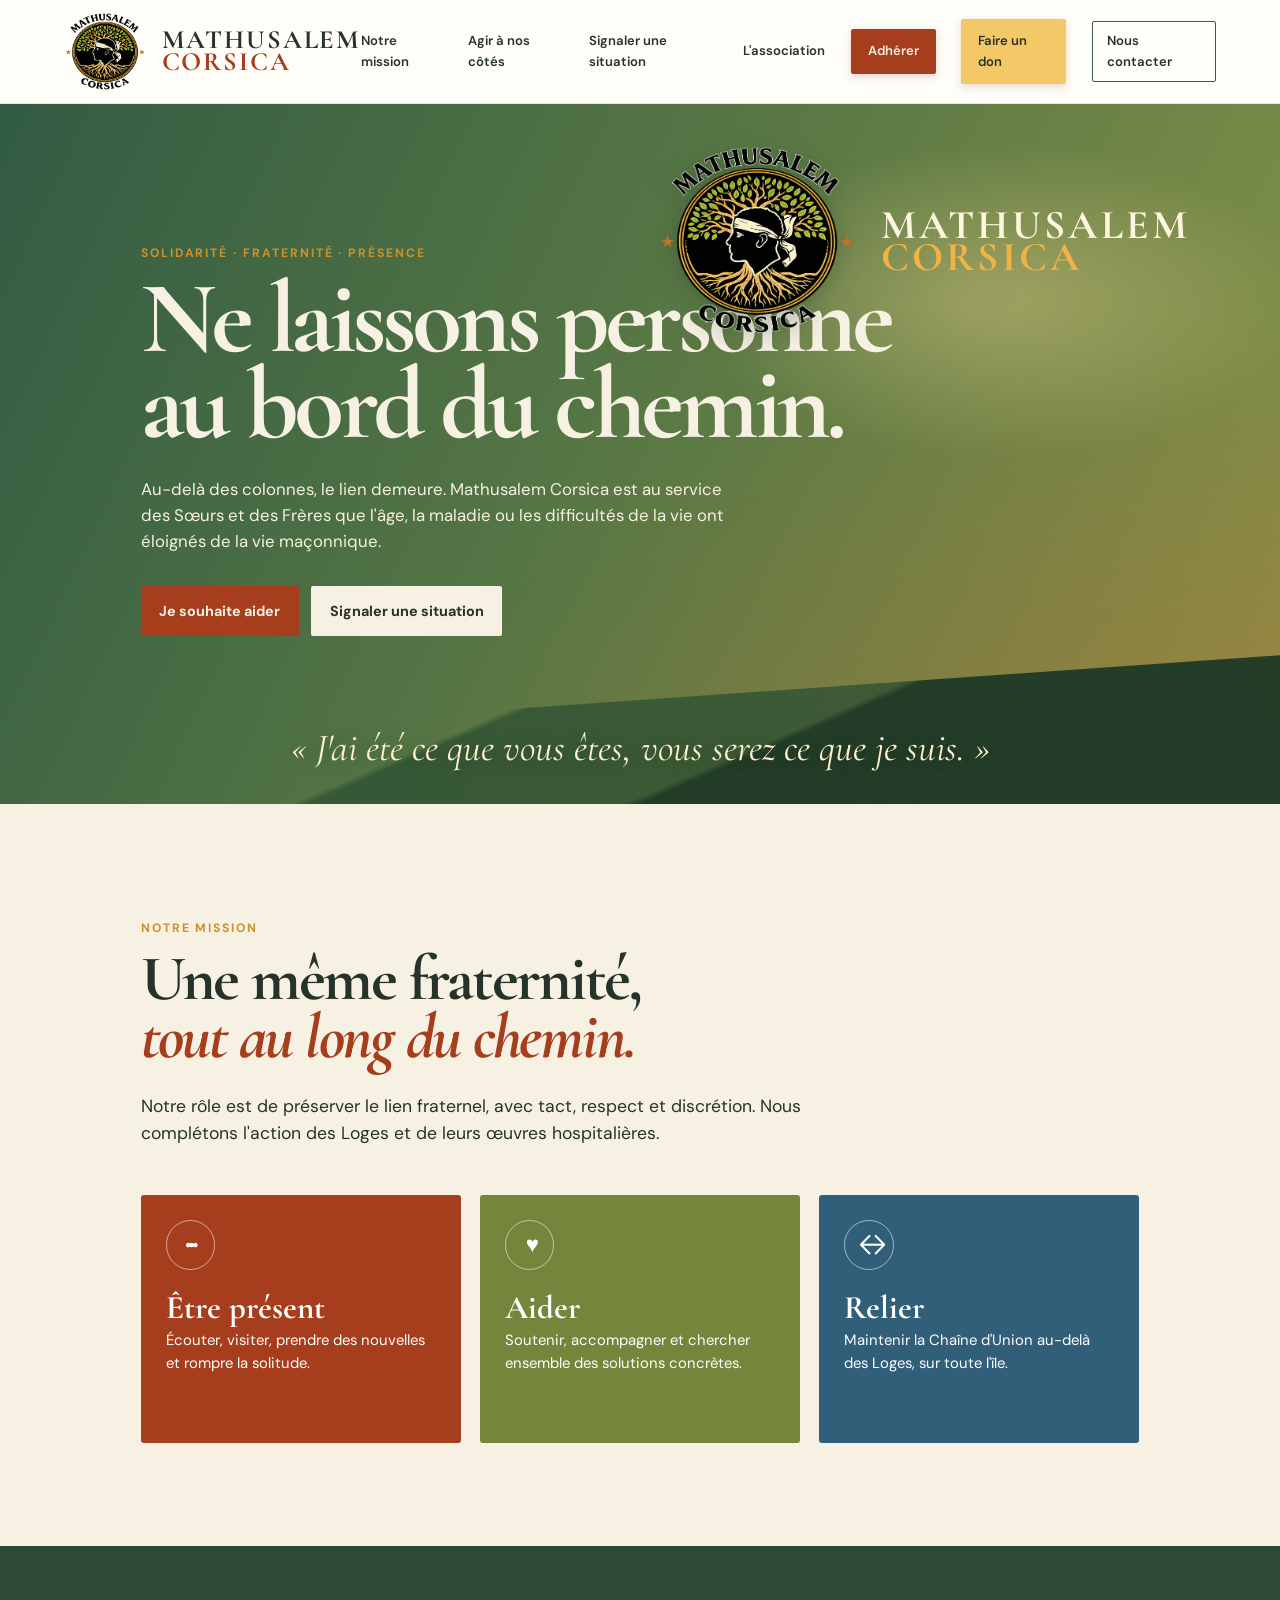
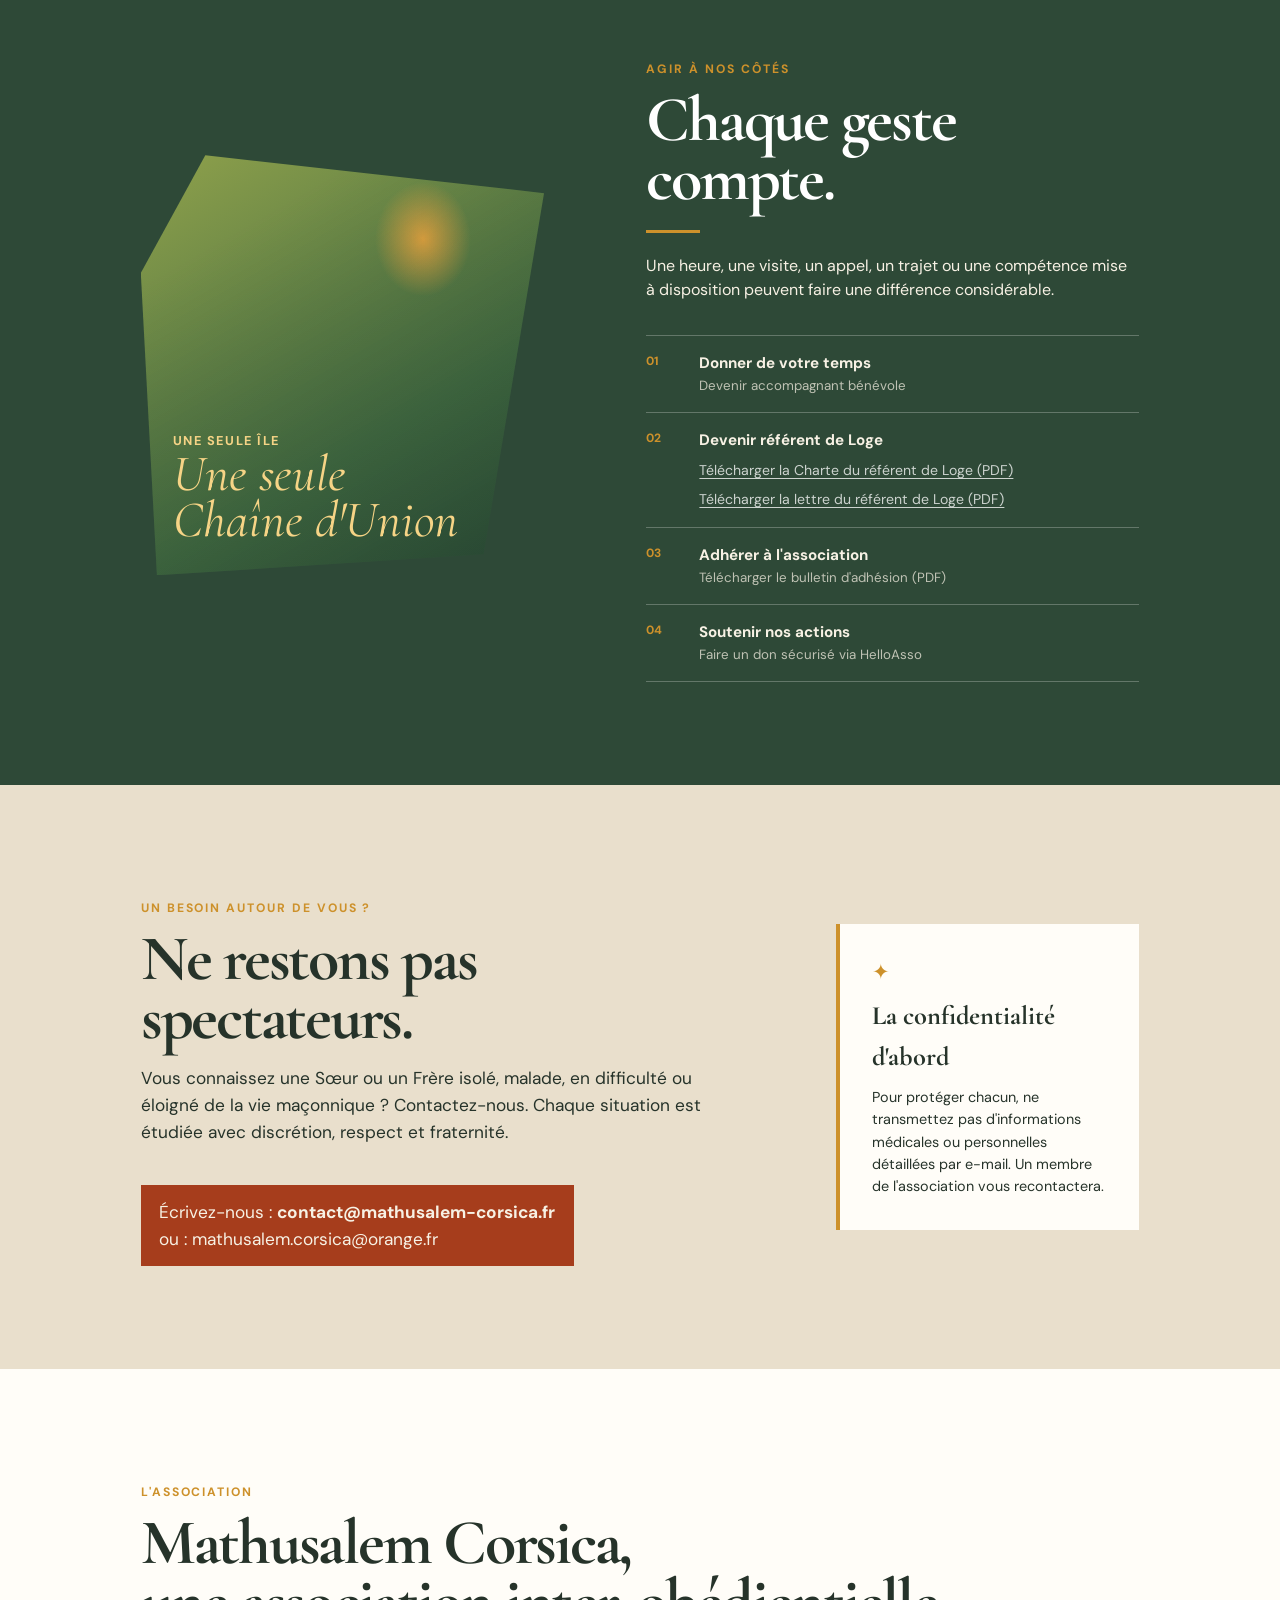
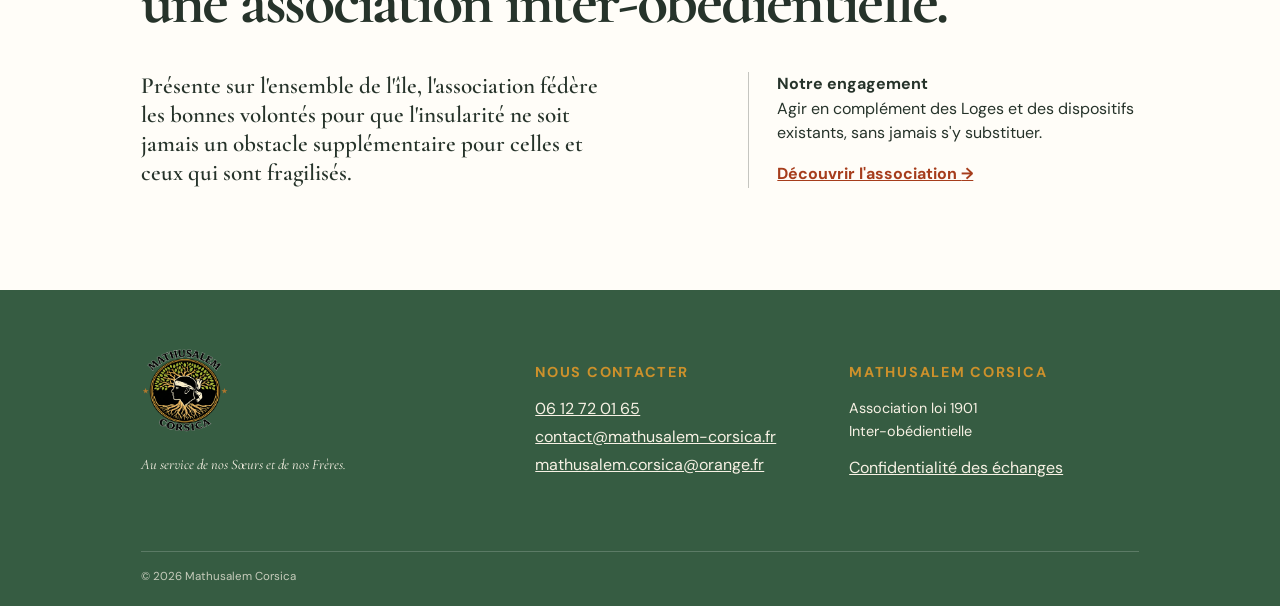
==== commit f4876ea9: "Add files via upload" ====
--- a/index.html
+++ b/index.html
@@ -23,7 +23,8 @@
         <a href="#agir">Agir à nos côtés</a>
         <a href="#signaler">Signaler une situation</a>
         <a href="association.html">L'association</a>
-        <a class="nav-join" href="bulletin-adhesion-mathusalem-corsica.pdf" download>Adhérer</a>
+        <a class="nav-join" href="bulletin-adhesion-mathusalem-corsica.pdf" download>Adhérer</a>
+        <a class="nav-donate" href="https://www.helloasso.com/associations/mathusalem-corsica/formulaires/2" target="_blank" rel="noopener noreferrer">Faire un don</a>
         <a class="nav-contact" href="#contact">Nous contacter</a>
       </nav>
     </header>
@@ -93,7 +94,7 @@
               </div>
             </div>
             <a href="bulletin-adhesion-mathusalem-corsica.pdf" download><span>03</span><strong>Adhérer à l'association</strong><small>Télécharger le bulletin d'adhésion (PDF)</small></a>
-            <a href="#contact"><span>04</span><strong>Soutenir nos actions</strong><small>Contribuer par un don</small></a>
+            <a href="https://www.helloasso.com/associations/mathusalem-corsica/formulaires/2" target="_blank" rel="noopener noreferrer"><span>04</span><strong>Soutenir nos actions</strong><small>Faire un don sécurisé via HelloAsso</small></a>
           </div>
         </div>
       </section>
--- a/styles.css
+++ b/styles.css
@@ -1,20 +1,20 @@
-:root { --ink:#26332a; --forest:#365c42; --moss:#74863b; --sun:#cd912b; --terra:#a63d1c; --cream:#f7f1e4; --paper:#fffdf8; --blue:#315e78; --serif:"Cormorant Garamond", Georgia, serif; --sans:"DM Sans", Arial, sans-serif; }
-* { box-sizing:border-box; }
-html { scroll-behavior:smooth; }
-body { margin:0; color:var(--ink); background:var(--paper); font-family:var(--sans); line-height:1.55; }
-.national-link { color:var(--terra); font-weight:700; text-decoration-thickness:1px; text-underline-offset:2px; }.national-link:hover { color:var(--forest); }
-.about-hero > p { max-width:450px!important; font-size:1.35rem!important; }
-a { color:inherit; }
-.skip-link { position:absolute; left:-10000px; top:auto; }.skip-link:focus { left:1rem; top:1rem; z-index:100; padding:.7rem 1rem; background:#fff; }
-.site-header { min-height:104px; display:flex; align-items:center; justify-content:space-between; padding:8px clamp(1.25rem,5vw,5rem); background:var(--paper); position:sticky; top:0; z-index:20; border-bottom:1px solid rgba(22,32,22,.1); }
-.brand { display:flex; align-items:center; gap:.85rem; text-decoration:none; font:700 1.65rem/0.8 var(--serif); letter-spacing:.07em; text-transform:uppercase; }.brand img { width:84px; height:84px; object-fit:contain; }.brand em { color:var(--terra); font-style:normal; }
-.navigation { display:flex; align-items:center; gap:clamp(.9rem,2vw,1.8rem); font-size:.82rem; font-weight:600; }.navigation a { text-decoration:none; }.navigation a:not(.nav-contact):not(.nav-join):hover { color:var(--terra); }.nav-join { padding:.68rem 1rem; color:var(--cream); background:var(--terra); border:1px solid var(--terra); border-radius:2px; box-shadow:0 3px 8px rgba(89,43,20,.18); }.nav-join:hover { color:var(--cream); background:#8d3217; border-color:#8d3217; }.nav-contact { padding:.6rem .9rem; border:1px solid var(--forest); border-radius:2px; }.menu-toggle { display:none; }
-.hero { min-height:700px; position:relative; overflow:hidden; isolation:isolate; padding:clamp(5rem,10vw,8rem) clamp(1.25rem,11vw,10rem) 8rem; color:var(--cream); background:linear-gradient(115deg,#315b43 0%,#547544 44%,#899449 100%); }.hero:before { content:""; position:absolute; inset:0; z-index:-1; opacity:.32; background:radial-gradient(ellipse at 78% 28%,#ffdc94 0 2%,transparent 22%), radial-gradient(ellipse at 100% 100%,#c95d2b 0,transparent 49%); }.hero-content { max-width:760px; position:relative; z-index:2; }.eyebrow { margin:0 0:.7rem; color:var(--sun); font-size:.76rem; font-weight:700; letter-spacing:.16em; text-transform:uppercase; }.hero h1, h2, h3 { font-family:var(--serif); }.hero h1 { margin:0; font-size:clamp(3.6rem,8vw,7rem); line-height:.84; letter-spacing:-.045em; }.hero-intro { max-width:590px; margin:1.8rem 0 2rem; font-size:1.05rem; }.hero-actions { display:flex; flex-wrap:wrap; gap:.8rem; }.button { display:inline-block; padding:.85rem 1.15rem; border-radius:2px; font-size:.9rem; font-weight:700; text-decoration:none; transition:transform .2s; }.button:hover { transform:translateY(-2px); }.button-primary { color:var(--cream); background:var(--terra); }.button-light { color:var(--ink); background:var(--cream); }.hero-identity { position:absolute; top:2.2rem; right:clamp(1.25rem,7vw,6rem); z-index:2; display:flex; align-items:center; gap:1.15rem; text-transform:uppercase; }.hero-identity img { width:clamp(140px,16vw,215px); height:clamp(140px,16vw,215px); object-fit:contain; filter:drop-shadow(0 5px 12px rgba(24,48,29,.28)); }.hero-identity p { margin:0; color:#fff6df; font:700 clamp(2rem,3.2vw,3.1rem)/.78 var(--serif); letter-spacing:.08em; }.hero-identity em { color:#f2b345; font-style:normal; }.hero-quote { position:absolute; left:50%; bottom:2.3rem; z-index:2; width:max-content; max-width:none; margin:0; transform:translateX(-50%); color:#fff0ca; font:italic clamp(2.2rem,3vw,3.7rem)/1 var(--serif); white-space:nowrap; text-align:center; text-shadow:0 2px 18px rgba(24,48,29,.28); }.hero-horizon { position:absolute; left:-5%; right:-5%; bottom:-6.5rem; height:13rem; background:linear-gradient(160deg,transparent 29%,rgba(48,82,51,.82) 30% 49%,rgba(30,57,38,.95) 50%); transform:skewY(-4deg); z-index:-1; }
-.section { padding:clamp(4.5rem,8vw,8rem) clamp(1.25rem,11vw,10rem); }.mission { background:var(--cream); }.section-heading { max-width:660px; }.section h2 { margin:0; font-size:clamp(2.7rem,5vw,4.7rem); line-height:.92; letter-spacing:-.035em; }.section h2 em { color:var(--terra); }.lead { max-width:690px; margin:1.6rem 0 3rem; font-size:1.1rem; }.mission-cards { display:grid; grid-template-columns:repeat(3,1fr); gap:1.2rem; }.mission-card { min-height:248px; padding:1.55rem; color:#fff; border-radius:3px; }.presence { background:var(--terra); }.help { background:var(--moss); }.link { background:var(--blue); }.card-icon { display:grid; place-items:center; width:3.1rem; height:3.1rem; border:1px solid rgba(255,255,255,.55); border-radius:50%; font-size:.65rem; letter-spacing:-.25em; }.help .card-icon { font-size:1.4rem; }.link .card-icon { font-size:1.7rem; }.mission-card h3 { margin:1.4rem 0 .25rem; font-size:2.05rem; line-height:1; }.mission-card p { margin:0; font-size:.93rem; }
-.act { display:grid; grid-template-columns:.9fr 1.1fr; gap:clamp(2rem,8vw,8rem); align-items:center; background:#2e4937; color:var(--cream); }.act-visual { min-height:420px; padding:2rem; display:flex; flex-direction:column; justify-content:flex-end; color:#f6d486; background:linear-gradient(150deg,transparent 20%,rgba(33,62,41,.4)), radial-gradient(ellipse at 70% 20%,#e3a33f,transparent 12%), linear-gradient(150deg,#8fa14b,#426b42 65%,#294837); clip-path:polygon(16% 0,100% 9%,85% 95%,4% 100%,0 28%); }.act-visual span { font-size:.8rem; font-weight:700; letter-spacing:.12em; text-transform:uppercase; }.act-visual strong { font:italic clamp(2.2rem,4vw,3.4rem)/.9 var(--serif); }.act h2 { color:#fff; }.act h2:after { content:""; display:block; width:54px; height:3px; margin:1.3rem 0; background:var(--sun); }.action-list { margin-top:2rem; border-top:1px solid rgba(255,255,255,.25); }.action-list a { display:grid; grid-template-columns:45px 1fr; column-gap:8px; padding:1rem 0; text-decoration:none; border-bottom:1px solid rgba(255,255,255,.25); }.action-list a:hover strong { color:var(--sun); }.action-list span { color:var(--sun); font-size:.75rem; font-weight:700; }.action-list strong { font-size:.95rem; }.action-list small { grid-column:2; opacity:.72; }.action-reference { padding:1rem 0; border-bottom:1px solid rgba(255,255,255,.25); }.action-reference-title { display:grid; grid-template-columns:45px 1fr; column-gap:8px; }.action-reference-downloads { display:grid; gap:.45rem; margin:.45rem 0 0 53px; }.action-reference-downloads a { display:block; width:max-content; max-width:100%; padding:0; border:0; color:rgba(255,255,255,.76); font-size:.88rem; text-decoration:underline; text-underline-offset:3px; }.action-reference-downloads a:hover { color:var(--sun); }
-.signal { display:grid; grid-template-columns:1.5fr .75fr; gap:clamp(2rem,7vw,7rem); align-items:center; background:#e9dfcc; }.signal-content h2 { max-width:620px; }.signal-content > p:not(.eyebrow) { max-width:660px; font-size:1.08rem; }.contact-email { display:inline-block; margin:1.4rem 0 0; padding:.85rem 1.15rem; color:var(--cream); background:var(--terra); font-size:.9rem; }.contact-email strong { font-weight:700; user-select:all; }.privacy-note { padding:2rem; border-left:4px solid var(--sun); background:var(--paper); }.privacy-note span { color:var(--sun); font-size:1.3rem; }.privacy-note h3 { margin:.5rem 0; font-size:1.65rem; }.privacy-note p { margin:0; font-size:.9rem; }
-.association { background:var(--paper); }.association-grid { display:grid; grid-template-columns:1.1fr .9fr; gap:clamp(2rem,10vw,10rem); max-width:1000px; margin-top:2.5rem; }.association-grid > p { margin:0; font:600 1.45rem/1.25 var(--serif); }.association-grid div { border-left:1px solid rgba(22,32,22,.25); padding-left:1.8rem; }.association-grid p { margin-top:0; }.text-link { color:var(--terra); font-weight:700; text-decoration-thickness:1px; }
-.navigation a.active { color:var(--terra); }.about-hero { display:grid; grid-template-columns:1.15fr .85fr; gap:4rem; align-items:end; min-height:440px; padding:clamp(4.5rem,9vw,8rem) clamp(1.25rem,11vw,10rem); color:var(--cream); background:linear-gradient(125deg,#315b43,#618047 70%,#a89b51); }.about-hero h1 { margin:0; font:600 clamp(4rem,8vw,7.2rem)/.79 var(--serif); letter-spacing:-.045em; }.about-hero h1 em { color:#f8c35a; }.about-hero > p { max-width:430px; margin:0 0 .5rem; font:500 1.22rem/1.42 var(--serif); }.about-story { display:grid; grid-template-columns:.8fr 1.2fr; gap:clamp(2rem,10vw,10rem); padding:clamp(4.5rem,8vw,8rem) clamp(1.25rem,11vw,10rem); background:var(--cream); }.about-statement { display:flex; flex-direction:column; justify-content:center; padding:2rem; color:var(--cream); background:var(--terra); }.about-statement span { color:#f4c867; font-size:.8rem; font-weight:700; letter-spacing:.16em; }.about-statement p { margin:1rem 0 0; font:italic 2.25rem/.94 var(--serif); }.about-copy { max-width:700px; }.about-copy h2, .about-corsica h2, .about-actions h2, .about-call h2 { margin:0 0 1.4rem; font:600 clamp(2.8rem,5vw,4.8rem)/.9 var(--serif); letter-spacing:-.035em; }.about-copy p:not(.eyebrow), .about-corsica p:not(.eyebrow) { font-size:1.05rem; }.about-corsica { display:grid; grid-template-columns:1fr 1fr; gap:clamp(2rem,10vw,10rem); padding:clamp(4.5rem,8vw,8rem) clamp(1.25rem,11vw,10rem); color:var(--cream); background:#31513b; }.about-corsica h2 em { color:#f4c867; }.about-corsica > div:last-child { align-self:end; max-width:510px; font-size:1.06rem; }.about-actions { padding:clamp(4.5rem,8vw,8rem) clamp(1.25rem,11vw,10rem); }.about-actions-grid { display:grid; grid-template-columns:repeat(3,1fr); gap:1.2rem; margin-top:2.6rem; }.about-actions-grid article { padding:1.5rem; border-top:3px solid var(--sun); background:#f2eadc; }.about-actions-grid span { color:var(--terra); font-size:.78rem; font-weight:700; }.about-actions-grid h3 { margin:.9rem 0 .35rem; font-size:2rem; line-height:.95; }.about-actions-grid p { margin:0; font-size:.93rem; }.about-call { padding:clamp(4.5rem,8vw,7rem) clamp(1.25rem,11vw,10rem); text-align:center; color:var(--cream); background:linear-gradient(115deg,#375e43,#698344); }.about-call h2 { max-width:750px; margin-left:auto; margin-right:auto; }.about-call > p:not(.eyebrow) { max-width:620px; margin:0 auto 1.8rem; }
-.site-footer { display:grid; grid-template-columns:1.1fr .85fr .9fr; gap:2.5rem; padding:3.5rem clamp(1.25rem,11vw,10rem) 1.25rem; color:var(--cream); background:var(--forest); }.footer-brand img { width:90px; height:90px; object-fit:contain; }.footer-brand p { font:italic 1.35rem/1 var(--serif); }.footer-label { margin:0 0:.5rem; color:var(--sun); font-size:.75rem; font-weight:700; letter-spacing:.12em; text-transform:uppercase; }.site-footer a { display:block; width:max-content; max-width:100%; margin:.18rem 0; overflow-wrap:anywhere; color:var(--cream); }.site-footer p { font-size:.9rem; }.copyright { grid-column:1/-1; margin:1.5rem 0 0; padding-top:1rem; border-top:1px solid rgba(255,255,255,.25); font-size:.72rem!important; opacity:.75; }
-@media (max-width:800px) { .site-header { min-height:84px; }.brand { font-size:1.3rem; }.brand img { width:66px; height:66px; }.menu-toggle { display:block; padding:.55rem .7rem; border:1px solid var(--forest); background:transparent; font:600 .8rem var(--sans); }.navigation { display:none; position:absolute; top:100%; left:0; right:0; padding:1rem 1.25rem 1.3rem; background:var(--paper); border-bottom:1px solid #ddd; flex-direction:column; align-items:flex-start; }.navigation.open { display:flex; }.hero { min-height:720px; padding-top:13rem; }.hero-identity { top:1.5rem; left:1.25rem; right:auto; }.hero-identity img { width:112px; height:112px; }.hero-identity p { font-size:1.8rem; }.hero-quote { top:auto; right:1.25rem; bottom:4.7rem; left:auto; width:auto; max-width:300px; transform:none; font-size:1.75rem; white-space:normal; }.mission-cards, .act, .signal, .association-grid, .site-footer, .about-hero, .about-story, .about-corsica, .about-actions-grid { grid-template-columns:1fr; }.about-hero { min-height:420px; gap:2rem; }.about-story { gap:2rem; }.about-statement { min-height:240px; }.section { padding-top:4rem; padding-bottom:4rem; }.site-footer { gap:1.5rem; }.footer-brand img { width:72px; height:72px; } }
-@media (max-width:440px) { .brand span { font-size:1.1rem; }.brand img { width:58px; height:58px; }.hero h1 { font-size:3.25rem; }.hero-intro { font-size:.95rem; }.hero-quote { display:none; }.hero { min-height:620px; padding-top:12rem; }.hero-identity img { width:96px; height:96px; }.hero-identity p { font-size:1.55rem; }.mission-card { min-height:0; } }
+:root { --ink:#26332a; --forest:#365c42; --moss:#74863b; --sun:#cd912b; --terra:#a63d1c; --cream:#f7f1e4; --paper:#fffdf8; --blue:#315e78; --serif:"Cormorant Garamond", Georgia, serif; --sans:"DM Sans", Arial, sans-serif; }
+* { box-sizing:border-box; }
+html { scroll-behavior:smooth; }
+body { margin:0; color:var(--ink); background:var(--paper); font-family:var(--sans); line-height:1.55; }
+.national-link { color:var(--terra); font-weight:700; text-decoration-thickness:1px; text-underline-offset:2px; }.national-link:hover { color:var(--forest); }
+.about-hero > p { max-width:450px!important; font-size:1.35rem!important; }
+a { color:inherit; }
+.skip-link { position:absolute; left:-10000px; top:auto; }.skip-link:focus { left:1rem; top:1rem; z-index:100; padding:.7rem 1rem; background:#fff; }
+.site-header { min-height:104px; display:flex; align-items:center; justify-content:space-between; padding:8px clamp(1.25rem,5vw,5rem); background:var(--paper); position:sticky; top:0; z-index:20; border-bottom:1px solid rgba(22,32,22,.1); }
+.brand { display:flex; align-items:center; gap:.85rem; text-decoration:none; font:700 1.65rem/0.8 var(--serif); letter-spacing:.07em; text-transform:uppercase; }.brand img { width:84px; height:84px; object-fit:contain; }.brand em { color:var(--terra); font-style:normal; }
+.navigation { display:flex; align-items:center; gap:clamp(.9rem,2vw,1.8rem); font-size:.82rem; font-weight:600; }.navigation a { text-decoration:none; }.navigation a:not(.nav-contact):not(.nav-join):not(.nav-donate):hover { color:var(--terra); }.nav-join { padding:.68rem 1rem; color:var(--cream); background:var(--terra); border:1px solid var(--terra); border-radius:2px; box-shadow:0 3px 8px rgba(89,43,20,.18); }.nav-join:hover { color:var(--cream); background:#8d3217; border-color:#8d3217; }.nav-donate { padding:.68rem 1rem; color:var(--ink); background:#f4c867; border:1px solid #f4c867; border-radius:2px; box-shadow:0 3px 8px rgba(89,43,20,.16); }.nav-donate:hover { color:var(--ink); background:#e3ad3e; border-color:#e3ad3e; }.nav-contact { padding:.6rem .9rem; border:1px solid var(--forest); border-radius:2px; }.menu-toggle { display:none; }
+.hero { min-height:700px; position:relative; overflow:hidden; isolation:isolate; padding:clamp(5rem,10vw,8rem) clamp(1.25rem,11vw,10rem) 8rem; color:var(--cream); background:linear-gradient(115deg,#315b43 0%,#547544 44%,#899449 100%); }.hero:before { content:""; position:absolute; inset:0; z-index:-1; opacity:.32; background:radial-gradient(ellipse at 78% 28%,#ffdc94 0 2%,transparent 22%), radial-gradient(ellipse at 100% 100%,#c95d2b 0,transparent 49%); }.hero-content { max-width:760px; position:relative; z-index:2; }.eyebrow { margin:0 0:.7rem; color:var(--sun); font-size:.76rem; font-weight:700; letter-spacing:.16em; text-transform:uppercase; }.hero h1, h2, h3 { font-family:var(--serif); }.hero h1 { margin:0; font-size:clamp(3.6rem,8vw,7rem); line-height:.84; letter-spacing:-.045em; }.hero-intro { max-width:590px; margin:1.8rem 0 2rem; font-size:1.05rem; }.hero-actions { display:flex; flex-wrap:wrap; gap:.8rem; }.button { display:inline-block; padding:.85rem 1.15rem; border-radius:2px; font-size:.9rem; font-weight:700; text-decoration:none; transition:transform .2s; }.button:hover { transform:translateY(-2px); }.button-primary { color:var(--cream); background:var(--terra); }.button-light { color:var(--ink); background:var(--cream); }.hero-identity { position:absolute; top:2.2rem; right:clamp(1.25rem,7vw,6rem); z-index:2; display:flex; align-items:center; gap:1.15rem; text-transform:uppercase; }.hero-identity img { width:clamp(140px,16vw,215px); height:clamp(140px,16vw,215px); object-fit:contain; filter:drop-shadow(0 5px 12px rgba(24,48,29,.28)); }.hero-identity p { margin:0; color:#fff6df; font:700 clamp(2rem,3.2vw,3.1rem)/.78 var(--serif); letter-spacing:.08em; }.hero-identity em { color:#f2b345; font-style:normal; }.hero-quote { position:absolute; left:50%; bottom:2.3rem; z-index:2; width:max-content; max-width:none; margin:0; transform:translateX(-50%); color:#fff0ca; font:italic clamp(2.2rem,3vw,3.7rem)/1 var(--serif); white-space:nowrap; text-align:center; text-shadow:0 2px 18px rgba(24,48,29,.28); }.hero-horizon { position:absolute; left:-5%; right:-5%; bottom:-6.5rem; height:13rem; background:linear-gradient(160deg,transparent 29%,rgba(48,82,51,.82) 30% 49%,rgba(30,57,38,.95) 50%); transform:skewY(-4deg); z-index:-1; }
+.section { padding:clamp(4.5rem,8vw,8rem) clamp(1.25rem,11vw,10rem); }.mission { background:var(--cream); }.section-heading { max-width:660px; }.section h2 { margin:0; font-size:clamp(2.7rem,5vw,4.7rem); line-height:.92; letter-spacing:-.035em; }.section h2 em { color:var(--terra); }.lead { max-width:690px; margin:1.6rem 0 3rem; font-size:1.1rem; }.mission-cards { display:grid; grid-template-columns:repeat(3,1fr); gap:1.2rem; }.mission-card { min-height:248px; padding:1.55rem; color:#fff; border-radius:3px; }.presence { background:var(--terra); }.help { background:var(--moss); }.link { background:var(--blue); }.card-icon { display:grid; place-items:center; width:3.1rem; height:3.1rem; border:1px solid rgba(255,255,255,.55); border-radius:50%; font-size:.65rem; letter-spacing:-.25em; }.help .card-icon { font-size:1.4rem; }.link .card-icon { font-size:1.7rem; }.mission-card h3 { margin:1.4rem 0 .25rem; font-size:2.05rem; line-height:1; }.mission-card p { margin:0; font-size:.93rem; }
+.act { display:grid; grid-template-columns:.9fr 1.1fr; gap:clamp(2rem,8vw,8rem); align-items:center; background:#2e4937; color:var(--cream); }.act-visual { min-height:420px; padding:2rem; display:flex; flex-direction:column; justify-content:flex-end; color:#f6d486; background:linear-gradient(150deg,transparent 20%,rgba(33,62,41,.4)), radial-gradient(ellipse at 70% 20%,#e3a33f,transparent 12%), linear-gradient(150deg,#8fa14b,#426b42 65%,#294837); clip-path:polygon(16% 0,100% 9%,85% 95%,4% 100%,0 28%); }.act-visual span { font-size:.8rem; font-weight:700; letter-spacing:.12em; text-transform:uppercase; }.act-visual strong { font:italic clamp(2.2rem,4vw,3.4rem)/.9 var(--serif); }.act h2 { color:#fff; }.act h2:after { content:""; display:block; width:54px; height:3px; margin:1.3rem 0; background:var(--sun); }.action-list { margin-top:2rem; border-top:1px solid rgba(255,255,255,.25); }.action-list a { display:grid; grid-template-columns:45px 1fr; column-gap:8px; padding:1rem 0; text-decoration:none; border-bottom:1px solid rgba(255,255,255,.25); }.action-list a:hover strong { color:var(--sun); }.action-list span { color:var(--sun); font-size:.75rem; font-weight:700; }.action-list strong { font-size:.95rem; }.action-list small { grid-column:2; opacity:.72; }.action-reference { padding:1rem 0; border-bottom:1px solid rgba(255,255,255,.25); }.action-reference-title { display:grid; grid-template-columns:45px 1fr; column-gap:8px; }.action-reference-downloads { display:grid; gap:.45rem; margin:.45rem 0 0 53px; }.action-reference-downloads a { display:block; width:max-content; max-width:100%; padding:0; border:0; color:rgba(255,255,255,.76); font-size:.88rem; text-decoration:underline; text-underline-offset:3px; }.action-reference-downloads a:hover { color:var(--sun); }
+.signal { display:grid; grid-template-columns:1.5fr .75fr; gap:clamp(2rem,7vw,7rem); align-items:center; background:#e9dfcc; }.signal-content h2 { max-width:620px; }.signal-content > p:not(.eyebrow) { max-width:660px; font-size:1.08rem; }.contact-email { display:inline-block; margin:1.4rem 0 0; padding:.85rem 1.15rem; color:var(--cream); background:var(--terra); font-size:.9rem; }.contact-email strong { font-weight:700; user-select:all; }.privacy-note { padding:2rem; border-left:4px solid var(--sun); background:var(--paper); }.privacy-note span { color:var(--sun); font-size:1.3rem; }.privacy-note h3 { margin:.5rem 0; font-size:1.65rem; }.privacy-note p { margin:0; font-size:.9rem; }
+.association { background:var(--paper); }.association-grid { display:grid; grid-template-columns:1.1fr .9fr; gap:clamp(2rem,10vw,10rem); max-width:1000px; margin-top:2.5rem; }.association-grid > p { margin:0; font:600 1.45rem/1.25 var(--serif); }.association-grid div { border-left:1px solid rgba(22,32,22,.25); padding-left:1.8rem; }.association-grid p { margin-top:0; }.text-link { color:var(--terra); font-weight:700; text-decoration-thickness:1px; }
+.navigation a.active { color:var(--terra); }.about-hero { display:grid; grid-template-columns:1.15fr .85fr; gap:4rem; align-items:end; min-height:440px; padding:clamp(4.5rem,9vw,8rem) clamp(1.25rem,11vw,10rem); color:var(--cream); background:linear-gradient(125deg,#315b43,#618047 70%,#a89b51); }.about-hero h1 { margin:0; font:600 clamp(4rem,8vw,7.2rem)/.79 var(--serif); letter-spacing:-.045em; }.about-hero h1 em { color:#f8c35a; }.about-hero > p { max-width:430px; margin:0 0 .5rem; font:500 1.22rem/1.42 var(--serif); }.about-story { display:grid; grid-template-columns:.8fr 1.2fr; gap:clamp(2rem,10vw,10rem); padding:clamp(4.5rem,8vw,8rem) clamp(1.25rem,11vw,10rem); background:var(--cream); }.about-statement { display:flex; flex-direction:column; justify-content:center; padding:2rem; color:var(--cream); background:var(--terra); }.about-statement span { color:#f4c867; font-size:.8rem; font-weight:700; letter-spacing:.16em; }.about-statement p { margin:1rem 0 0; font:italic 2.25rem/.94 var(--serif); }.about-copy { max-width:700px; }.about-copy h2, .about-corsica h2, .about-actions h2, .about-call h2 { margin:0 0 1.4rem; font:600 clamp(2.8rem,5vw,4.8rem)/.9 var(--serif); letter-spacing:-.035em; }.about-copy p:not(.eyebrow), .about-corsica p:not(.eyebrow) { font-size:1.05rem; }.about-corsica { display:grid; grid-template-columns:1fr 1fr; gap:clamp(2rem,10vw,10rem); padding:clamp(4.5rem,8vw,8rem) clamp(1.25rem,11vw,10rem); color:var(--cream); background:#31513b; }.about-corsica h2 em { color:#f4c867; }.about-corsica > div:last-child { align-self:end; max-width:510px; font-size:1.06rem; }.about-actions { padding:clamp(4.5rem,8vw,8rem) clamp(1.25rem,11vw,10rem); }.about-actions-grid { display:grid; grid-template-columns:repeat(3,1fr); gap:1.2rem; margin-top:2.6rem; }.about-actions-grid article { padding:1.5rem; border-top:3px solid var(--sun); background:#f2eadc; }.about-actions-grid span { color:var(--terra); font-size:.78rem; font-weight:700; }.about-actions-grid h3 { margin:.9rem 0 .35rem; font-size:2rem; line-height:.95; }.about-actions-grid p { margin:0; font-size:.93rem; }.about-call { padding:clamp(4.5rem,8vw,7rem) clamp(1.25rem,11vw,10rem); text-align:center; color:var(--cream); background:linear-gradient(115deg,#375e43,#698344); }.about-call h2 { max-width:750px; margin-left:auto; margin-right:auto; }.about-call > p:not(.eyebrow) { max-width:620px; margin:0 auto 1.8rem; }
+.site-footer { display:grid; grid-template-columns:1.1fr .85fr .9fr; gap:2.5rem; padding:3.5rem clamp(1.25rem,11vw,10rem) 1.25rem; color:var(--cream); background:var(--forest); }.footer-brand img { width:90px; height:90px; object-fit:contain; }.footer-brand p { font:italic 1.35rem/1 var(--serif); }.footer-label { margin:0 0:.5rem; color:var(--sun); font-size:.75rem; font-weight:700; letter-spacing:.12em; text-transform:uppercase; }.site-footer a { display:block; width:max-content; max-width:100%; margin:.18rem 0; overflow-wrap:anywhere; color:var(--cream); }.site-footer p { font-size:.9rem; }.copyright { grid-column:1/-1; margin:1.5rem 0 0; padding-top:1rem; border-top:1px solid rgba(255,255,255,.25); font-size:.72rem!important; opacity:.75; }
+@media (max-width:800px) { .site-header { min-height:84px; }.brand { font-size:1.3rem; }.brand img { width:66px; height:66px; }.menu-toggle { display:block; padding:.55rem .7rem; border:1px solid var(--forest); background:transparent; font:600 .8rem var(--sans); }.navigation { display:none; position:absolute; top:100%; left:0; right:0; padding:1rem 1.25rem 1.3rem; background:var(--paper); border-bottom:1px solid #ddd; flex-direction:column; align-items:flex-start; }.navigation.open { display:flex; }.hero { min-height:720px; padding-top:13rem; }.hero-identity { top:1.5rem; left:1.25rem; right:auto; }.hero-identity img { width:112px; height:112px; }.hero-identity p { font-size:1.8rem; }.hero-quote { top:auto; right:1.25rem; bottom:4.7rem; left:auto; width:auto; max-width:300px; transform:none; font-size:1.75rem; white-space:normal; }.mission-cards, .act, .signal, .association-grid, .site-footer, .about-hero, .about-story, .about-corsica, .about-actions-grid { grid-template-columns:1fr; }.about-hero { min-height:420px; gap:2rem; }.about-story { gap:2rem; }.about-statement { min-height:240px; }.section { padding-top:4rem; padding-bottom:4rem; }.site-footer { gap:1.5rem; }.footer-brand img { width:72px; height:72px; } }
+@media (max-width:440px) { .brand span { font-size:1.1rem; }.brand img { width:58px; height:58px; }.hero h1 { font-size:3.25rem; }.hero-intro { font-size:.95rem; }.hero-quote { display:none; }.hero { min-height:620px; padding-top:12rem; }.hero-identity img { width:96px; height:96px; }.hero-identity p { font-size:1.55rem; }.mission-card { min-height:0; } }
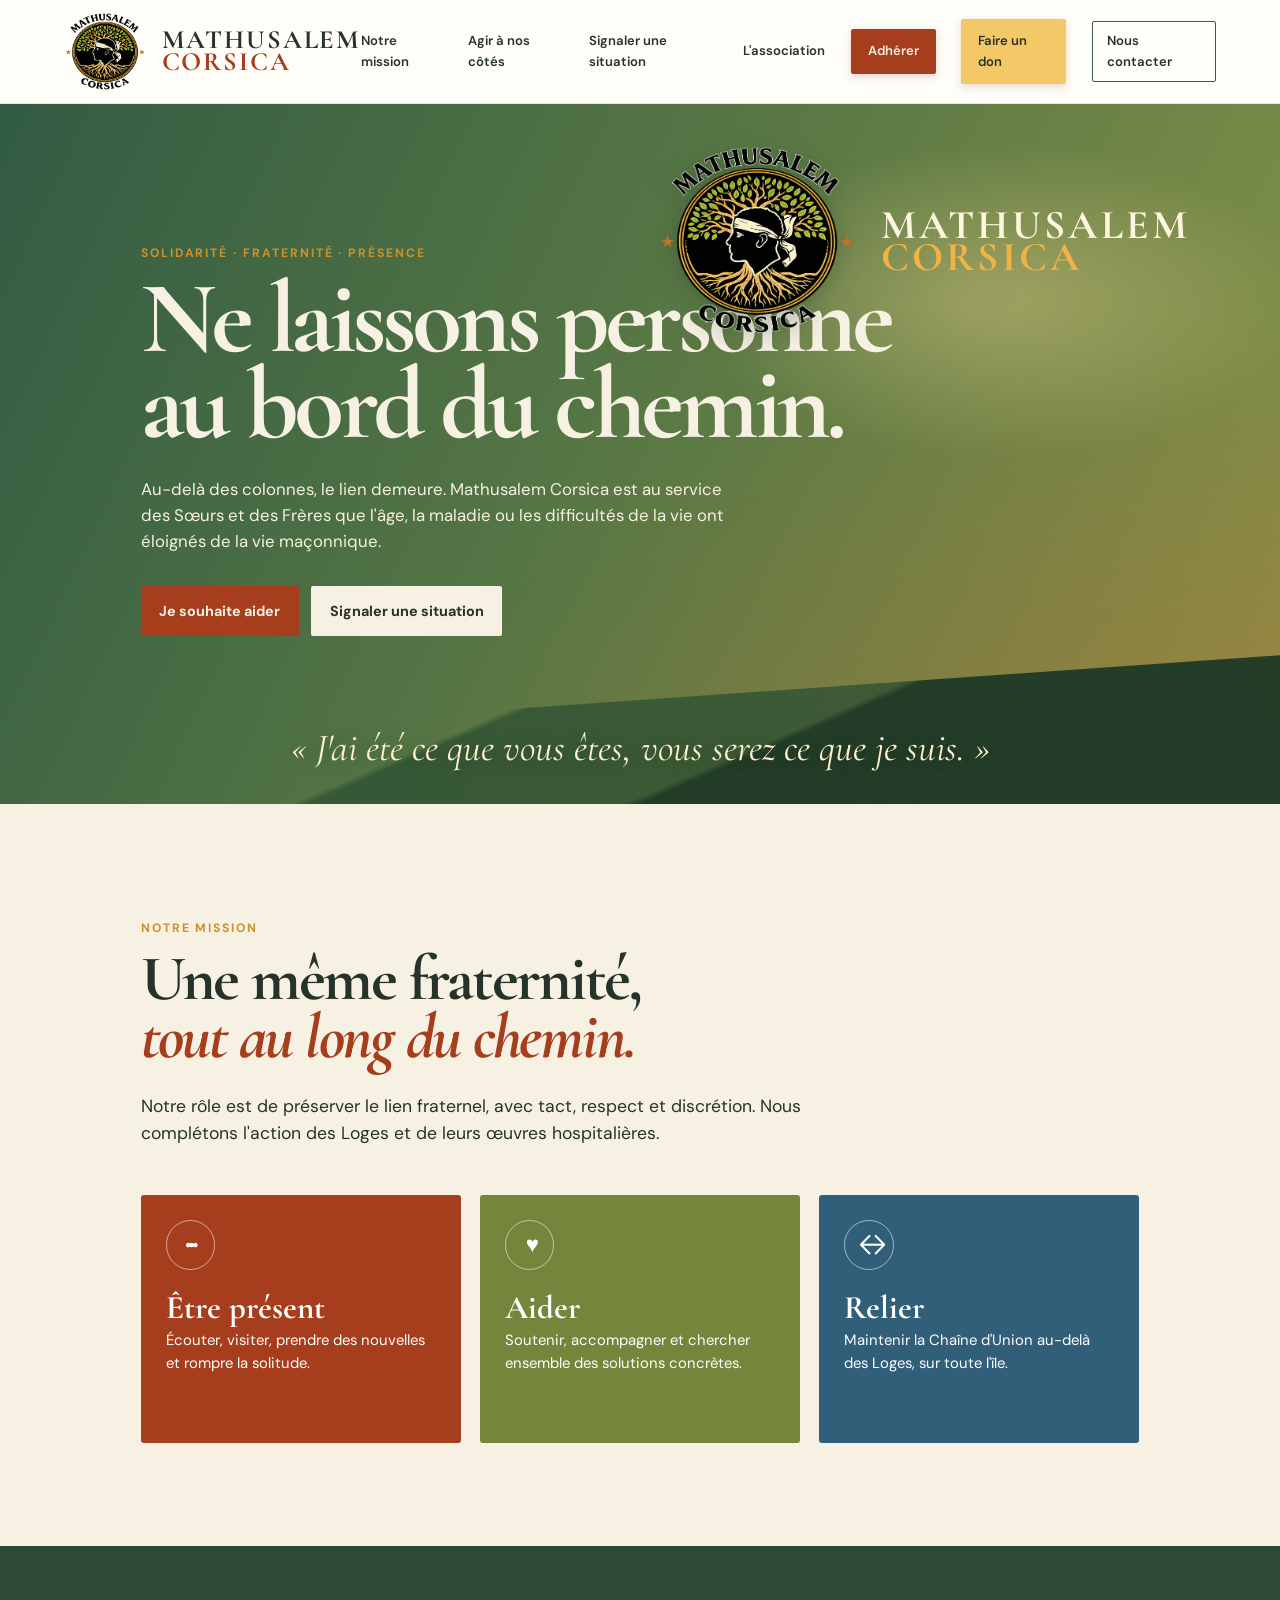
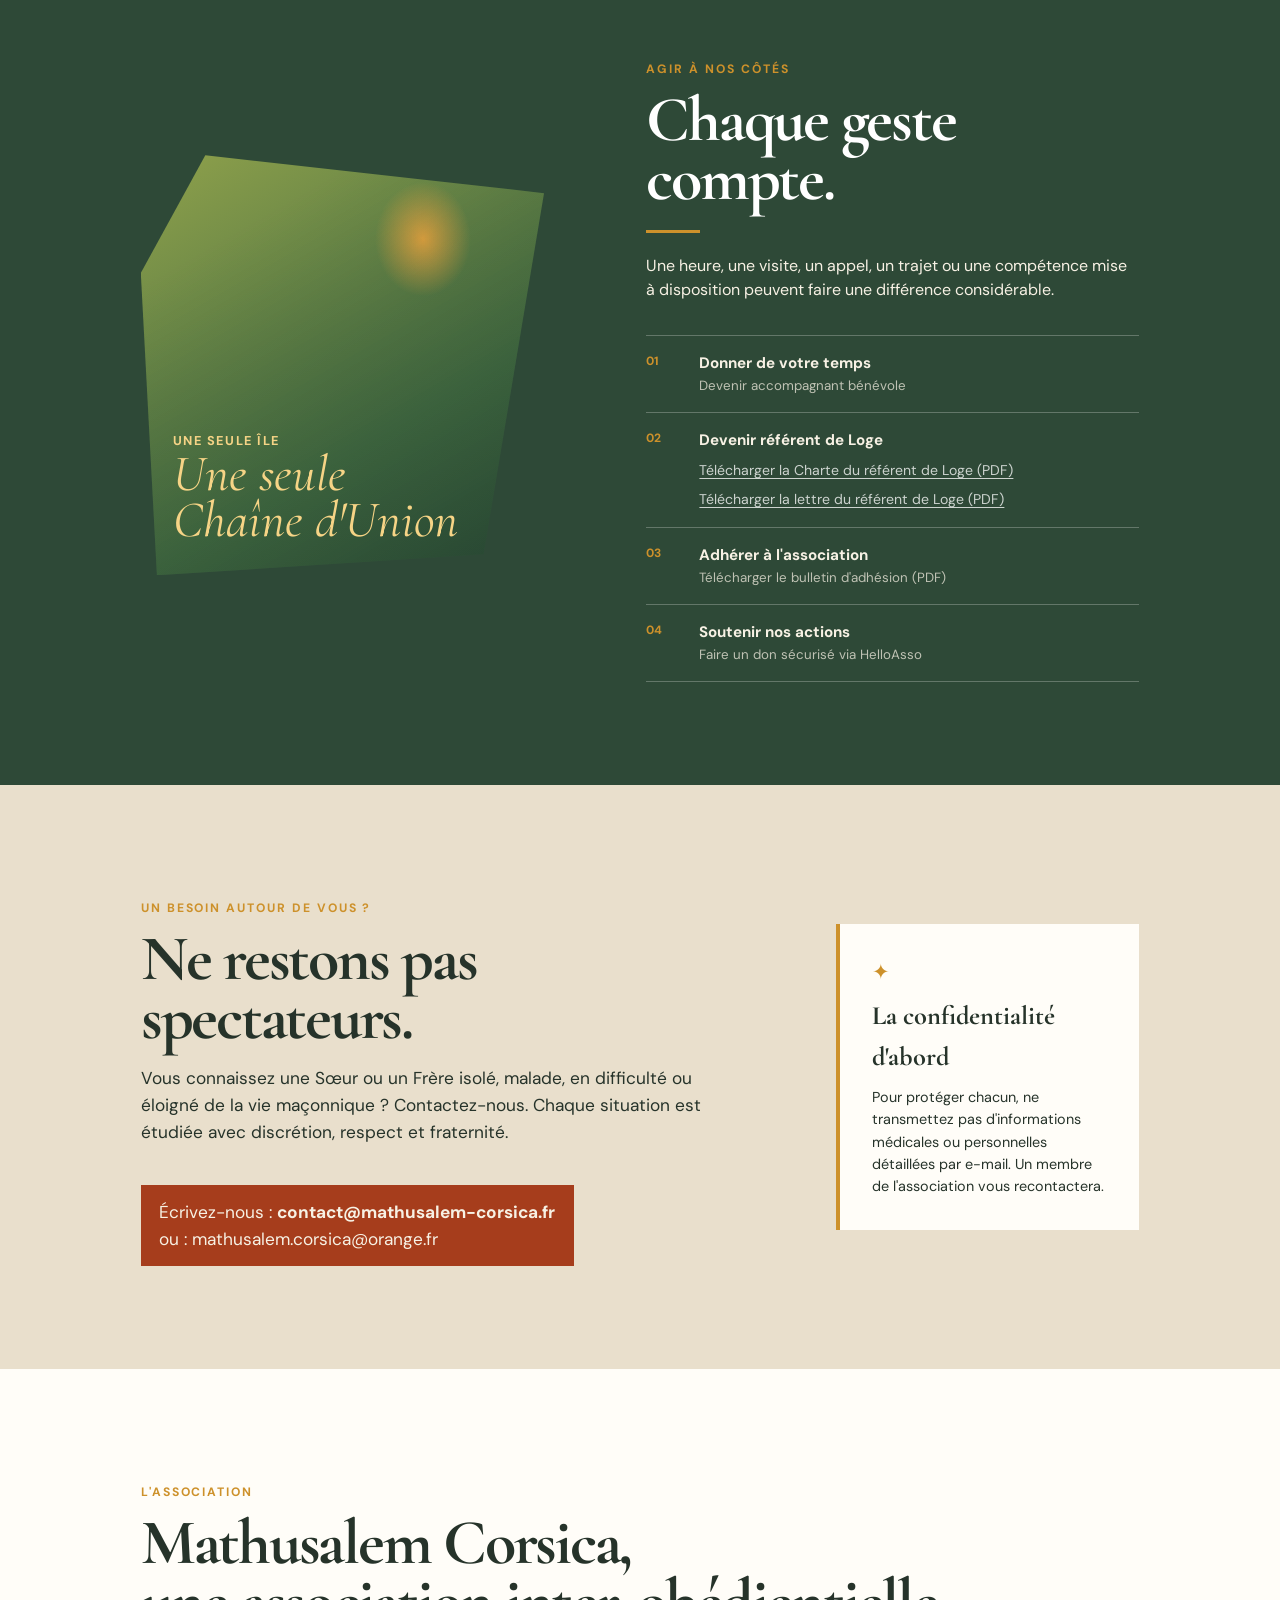
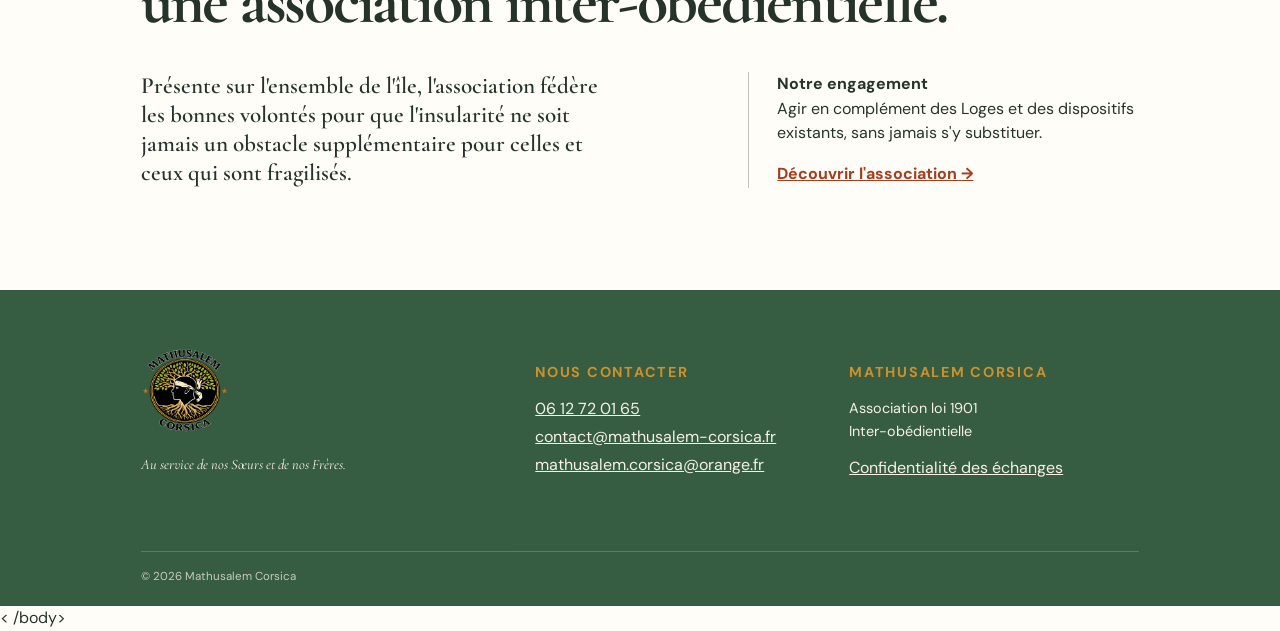
==== commit 064e60f0: "Integrate Cloudflare Web Analytics script Added Cloudflare Web Analytics script to the footer." ====
--- a/index.html
+++ b/index.html
@@ -145,5 +145,8 @@
       <p class="copyright">© <span id="year"></span> Mathusalem Corsica</p>
     </footer>
     <script src="script.js"></script>
-  </body>
+  <<!-- Cloudflare Web Analytics -->
+<script type='module' src='https://static.cloudflareinsights.com/beacon.min.js' data-cf-beacon='{"token": "1a84a736b95a444abfd0b63d3018b261"}'></script>
+<!-- End Cloudflare Web Analytics -->
+    /body>
 </html>
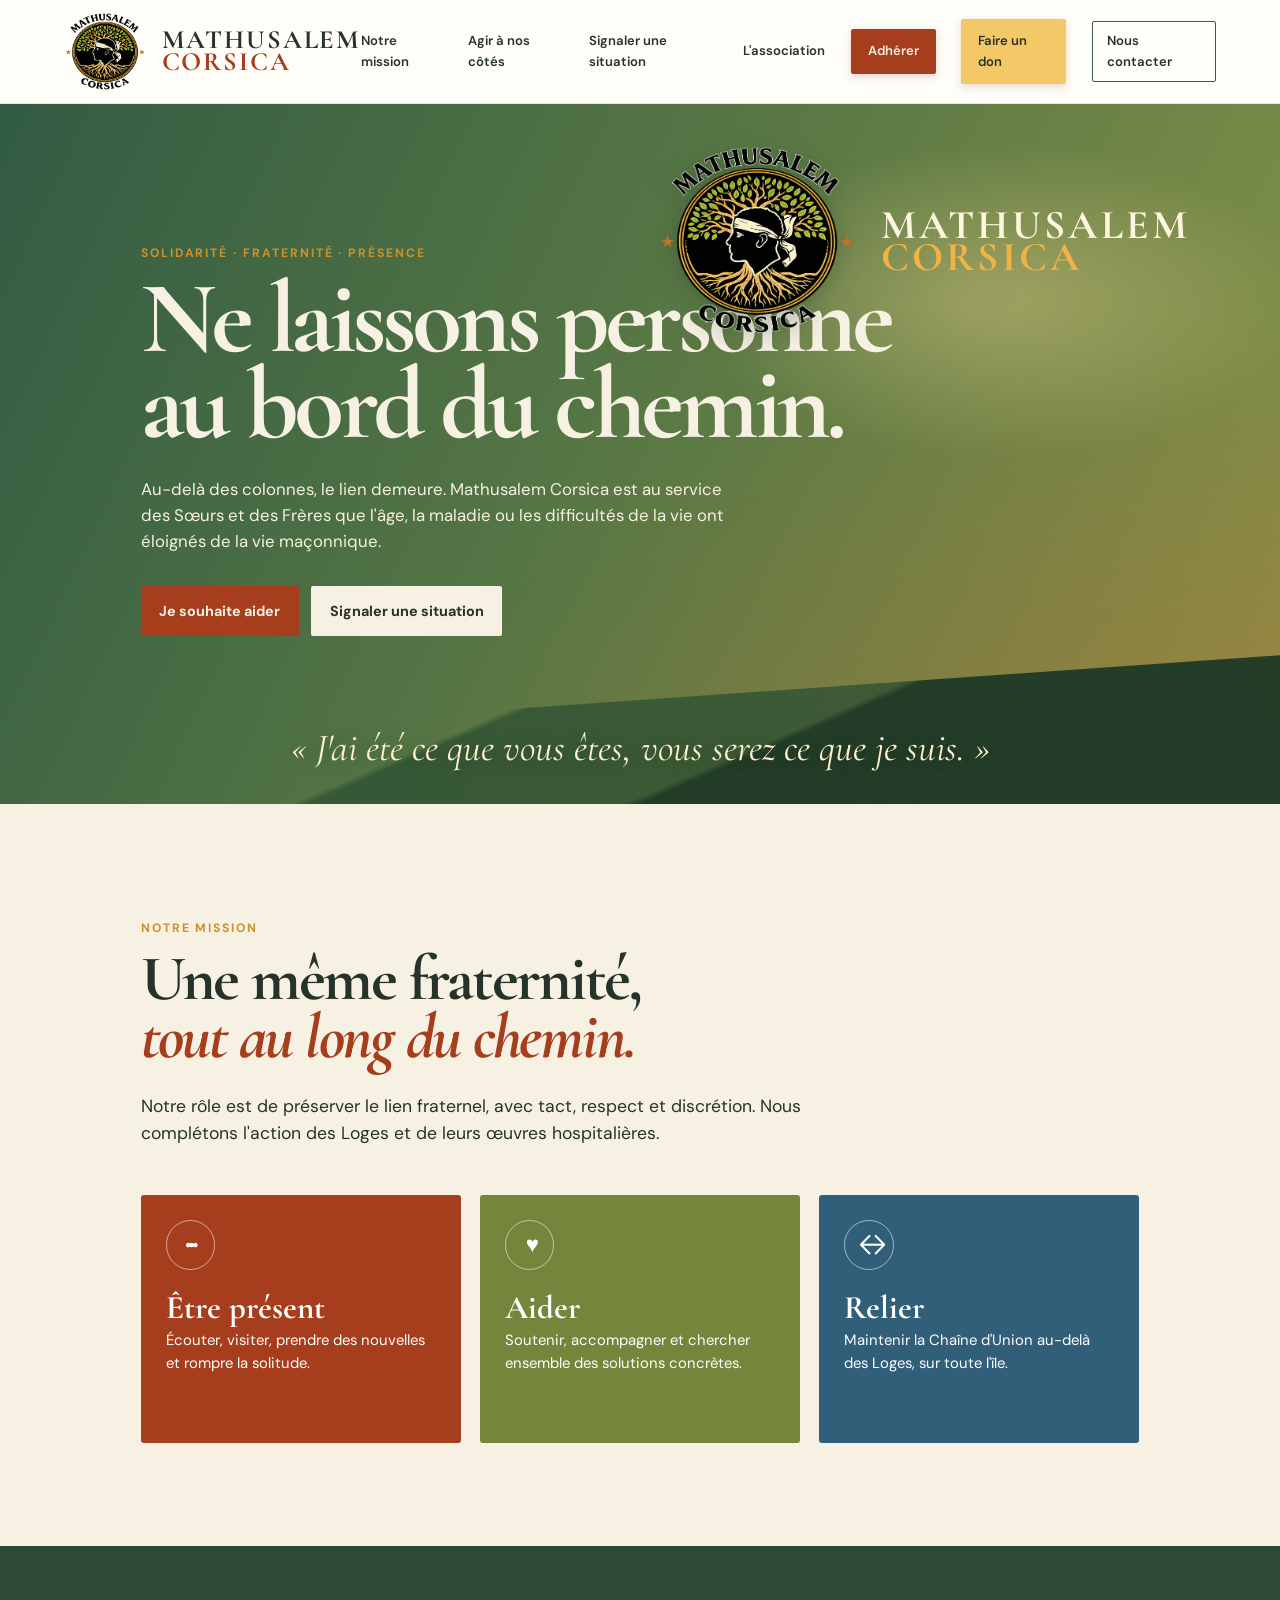
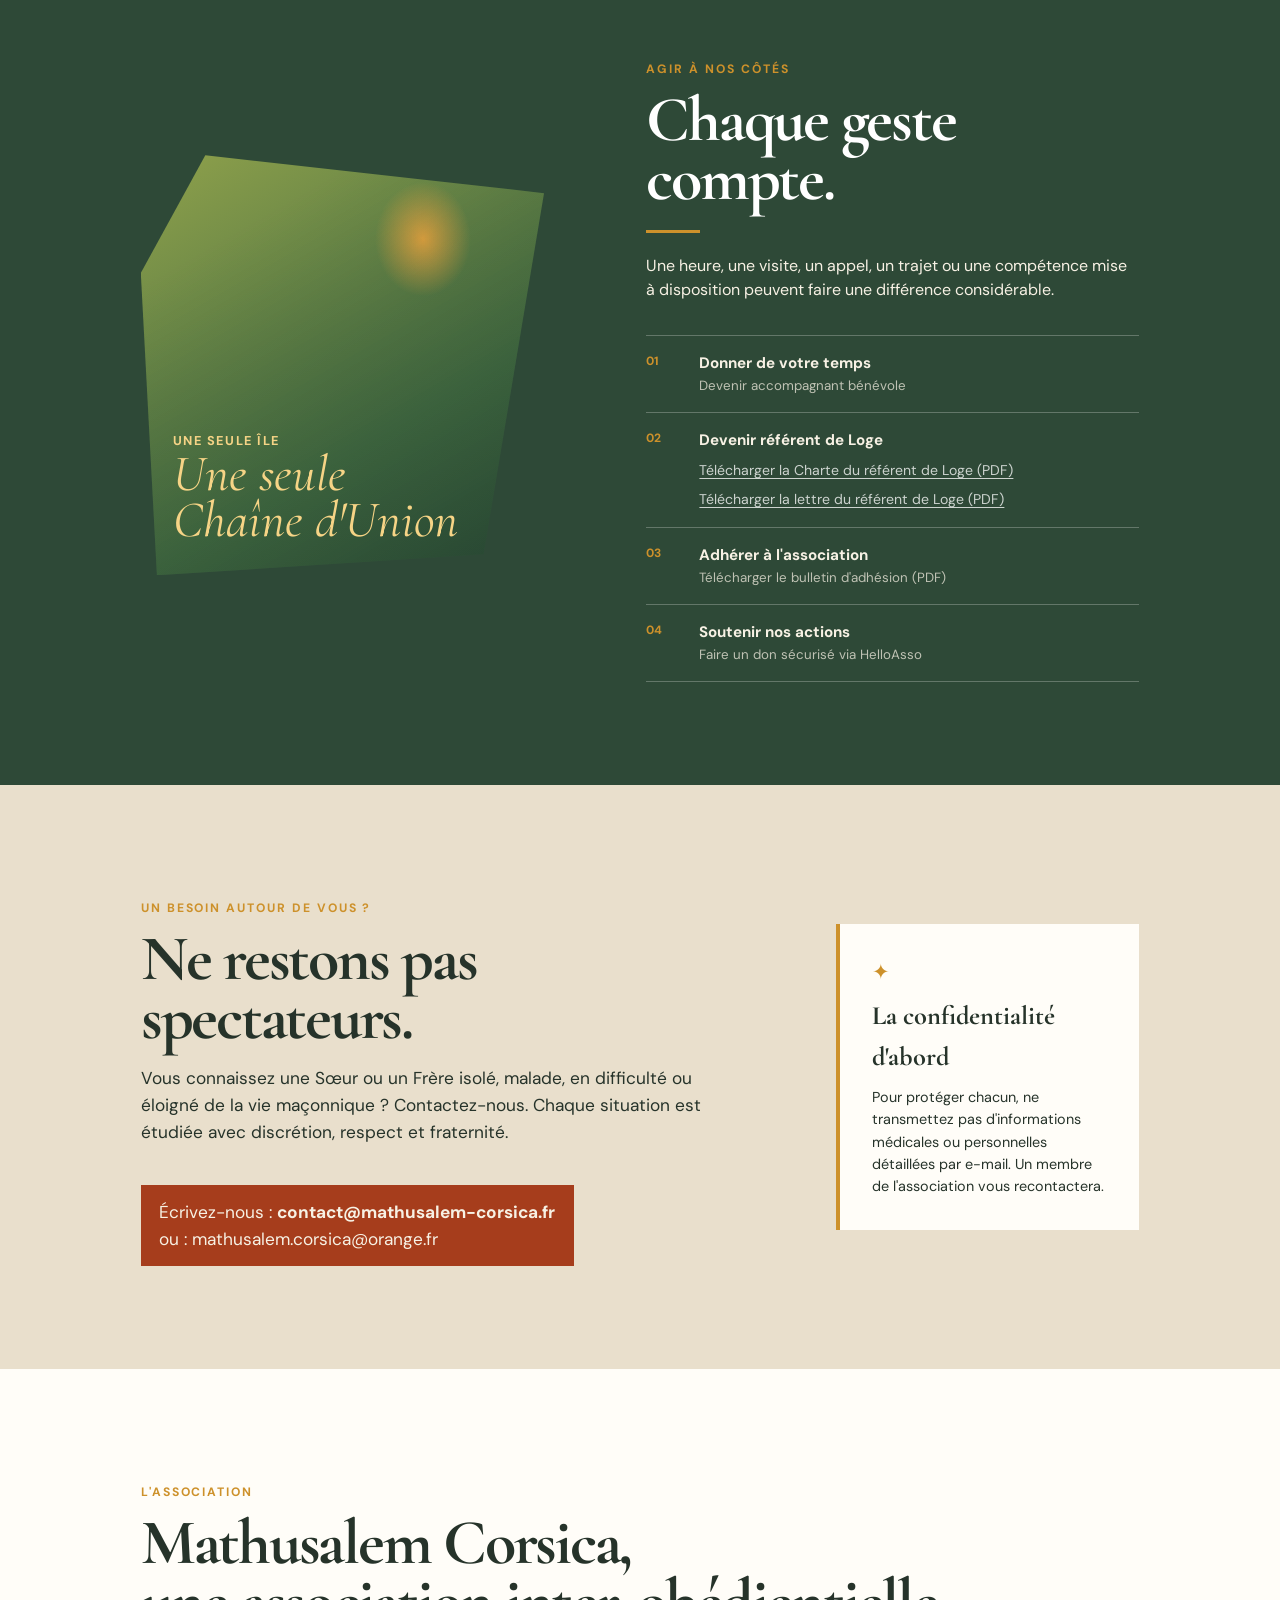
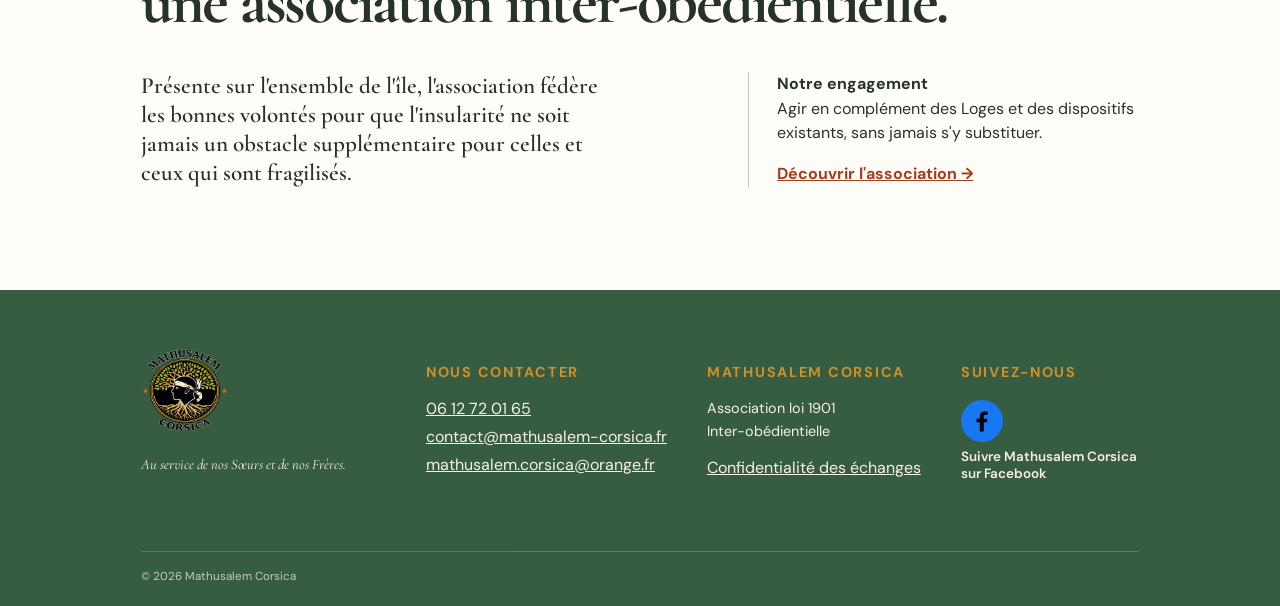
==== commit f0d815e8: "Add files via upload" ====
--- a/index.html
+++ b/index.html
@@ -142,11 +142,20 @@
         <p>Association loi 1901<br>Inter-obédientielle</p>
         <a href="#signaler">Confidentialité des échanges</a>
       </div>
+      <div class="footer-social">
+        <p class="footer-label">Suivez-nous</p>
+        <a class="facebook-link" href="https://www.facebook.com/profile.php?id=61596262561616" target="_blank" rel="noopener noreferrer" aria-label="Suivre Mathusalem Corsica sur Facebook">
+          <svg viewBox="0 0 24 24" aria-hidden="true"><path d="M13.5 21v-8h2.7l.4-3h-3.1V8.1c0-.9.3-1.5 1.6-1.5h1.7V3.9c-.3 0-1.3-.1-2.5-.1-2.5 0-4.2 1.5-4.2 4.3V10H7.3v3h2.8v8h3.4Z"/></svg>
+          <span>Suivre Mathusalem Corsica<br>sur Facebook</span>
+        </a>
+      </div>
       <p class="copyright">© <span id="year"></span> Mathusalem Corsica</p>
     </footer>
     <script src="script.js"></script>
-  <<!-- Cloudflare Web Analytics -->
-<script type='module' src='https://static.cloudflareinsights.com/beacon.min.js' data-cf-beacon='{"token": "1a84a736b95a444abfd0b63d3018b261"}'></script>
-<!-- End Cloudflare Web Analytics -->
-    /body>
+    <!-- Cloudflare Web Analytics -->
+    <script type="module" src="https://static.cloudflareinsights.com/beacon.min.js" data-cf-beacon='{"token": "1a84a736b95a444abfd0b63d3018b261"}'></script>
+    <!-- End Cloudflare Web Analytics -->
+  </body>
 </html>
+
+
--- a/styles.css
+++ b/styles.css
@@ -1,20 +1,22 @@
-:root { --ink:#26332a; --forest:#365c42; --moss:#74863b; --sun:#cd912b; --terra:#a63d1c; --cream:#f7f1e4; --paper:#fffdf8; --blue:#315e78; --serif:"Cormorant Garamond", Georgia, serif; --sans:"DM Sans", Arial, sans-serif; }
-* { box-sizing:border-box; }
-html { scroll-behavior:smooth; }
-body { margin:0; color:var(--ink); background:var(--paper); font-family:var(--sans); line-height:1.55; }
-.national-link { color:var(--terra); font-weight:700; text-decoration-thickness:1px; text-underline-offset:2px; }.national-link:hover { color:var(--forest); }
-.about-hero > p { max-width:450px!important; font-size:1.35rem!important; }
-a { color:inherit; }
-.skip-link { position:absolute; left:-10000px; top:auto; }.skip-link:focus { left:1rem; top:1rem; z-index:100; padding:.7rem 1rem; background:#fff; }
-.site-header { min-height:104px; display:flex; align-items:center; justify-content:space-between; padding:8px clamp(1.25rem,5vw,5rem); background:var(--paper); position:sticky; top:0; z-index:20; border-bottom:1px solid rgba(22,32,22,.1); }
-.brand { display:flex; align-items:center; gap:.85rem; text-decoration:none; font:700 1.65rem/0.8 var(--serif); letter-spacing:.07em; text-transform:uppercase; }.brand img { width:84px; height:84px; object-fit:contain; }.brand em { color:var(--terra); font-style:normal; }
-.navigation { display:flex; align-items:center; gap:clamp(.9rem,2vw,1.8rem); font-size:.82rem; font-weight:600; }.navigation a { text-decoration:none; }.navigation a:not(.nav-contact):not(.nav-join):not(.nav-donate):hover { color:var(--terra); }.nav-join { padding:.68rem 1rem; color:var(--cream); background:var(--terra); border:1px solid var(--terra); border-radius:2px; box-shadow:0 3px 8px rgba(89,43,20,.18); }.nav-join:hover { color:var(--cream); background:#8d3217; border-color:#8d3217; }.nav-donate { padding:.68rem 1rem; color:var(--ink); background:#f4c867; border:1px solid #f4c867; border-radius:2px; box-shadow:0 3px 8px rgba(89,43,20,.16); }.nav-donate:hover { color:var(--ink); background:#e3ad3e; border-color:#e3ad3e; }.nav-contact { padding:.6rem .9rem; border:1px solid var(--forest); border-radius:2px; }.menu-toggle { display:none; }
-.hero { min-height:700px; position:relative; overflow:hidden; isolation:isolate; padding:clamp(5rem,10vw,8rem) clamp(1.25rem,11vw,10rem) 8rem; color:var(--cream); background:linear-gradient(115deg,#315b43 0%,#547544 44%,#899449 100%); }.hero:before { content:""; position:absolute; inset:0; z-index:-1; opacity:.32; background:radial-gradient(ellipse at 78% 28%,#ffdc94 0 2%,transparent 22%), radial-gradient(ellipse at 100% 100%,#c95d2b 0,transparent 49%); }.hero-content { max-width:760px; position:relative; z-index:2; }.eyebrow { margin:0 0:.7rem; color:var(--sun); font-size:.76rem; font-weight:700; letter-spacing:.16em; text-transform:uppercase; }.hero h1, h2, h3 { font-family:var(--serif); }.hero h1 { margin:0; font-size:clamp(3.6rem,8vw,7rem); line-height:.84; letter-spacing:-.045em; }.hero-intro { max-width:590px; margin:1.8rem 0 2rem; font-size:1.05rem; }.hero-actions { display:flex; flex-wrap:wrap; gap:.8rem; }.button { display:inline-block; padding:.85rem 1.15rem; border-radius:2px; font-size:.9rem; font-weight:700; text-decoration:none; transition:transform .2s; }.button:hover { transform:translateY(-2px); }.button-primary { color:var(--cream); background:var(--terra); }.button-light { color:var(--ink); background:var(--cream); }.hero-identity { position:absolute; top:2.2rem; right:clamp(1.25rem,7vw,6rem); z-index:2; display:flex; align-items:center; gap:1.15rem; text-transform:uppercase; }.hero-identity img { width:clamp(140px,16vw,215px); height:clamp(140px,16vw,215px); object-fit:contain; filter:drop-shadow(0 5px 12px rgba(24,48,29,.28)); }.hero-identity p { margin:0; color:#fff6df; font:700 clamp(2rem,3.2vw,3.1rem)/.78 var(--serif); letter-spacing:.08em; }.hero-identity em { color:#f2b345; font-style:normal; }.hero-quote { position:absolute; left:50%; bottom:2.3rem; z-index:2; width:max-content; max-width:none; margin:0; transform:translateX(-50%); color:#fff0ca; font:italic clamp(2.2rem,3vw,3.7rem)/1 var(--serif); white-space:nowrap; text-align:center; text-shadow:0 2px 18px rgba(24,48,29,.28); }.hero-horizon { position:absolute; left:-5%; right:-5%; bottom:-6.5rem; height:13rem; background:linear-gradient(160deg,transparent 29%,rgba(48,82,51,.82) 30% 49%,rgba(30,57,38,.95) 50%); transform:skewY(-4deg); z-index:-1; }
-.section { padding:clamp(4.5rem,8vw,8rem) clamp(1.25rem,11vw,10rem); }.mission { background:var(--cream); }.section-heading { max-width:660px; }.section h2 { margin:0; font-size:clamp(2.7rem,5vw,4.7rem); line-height:.92; letter-spacing:-.035em; }.section h2 em { color:var(--terra); }.lead { max-width:690px; margin:1.6rem 0 3rem; font-size:1.1rem; }.mission-cards { display:grid; grid-template-columns:repeat(3,1fr); gap:1.2rem; }.mission-card { min-height:248px; padding:1.55rem; color:#fff; border-radius:3px; }.presence { background:var(--terra); }.help { background:var(--moss); }.link { background:var(--blue); }.card-icon { display:grid; place-items:center; width:3.1rem; height:3.1rem; border:1px solid rgba(255,255,255,.55); border-radius:50%; font-size:.65rem; letter-spacing:-.25em; }.help .card-icon { font-size:1.4rem; }.link .card-icon { font-size:1.7rem; }.mission-card h3 { margin:1.4rem 0 .25rem; font-size:2.05rem; line-height:1; }.mission-card p { margin:0; font-size:.93rem; }
-.act { display:grid; grid-template-columns:.9fr 1.1fr; gap:clamp(2rem,8vw,8rem); align-items:center; background:#2e4937; color:var(--cream); }.act-visual { min-height:420px; padding:2rem; display:flex; flex-direction:column; justify-content:flex-end; color:#f6d486; background:linear-gradient(150deg,transparent 20%,rgba(33,62,41,.4)), radial-gradient(ellipse at 70% 20%,#e3a33f,transparent 12%), linear-gradient(150deg,#8fa14b,#426b42 65%,#294837); clip-path:polygon(16% 0,100% 9%,85% 95%,4% 100%,0 28%); }.act-visual span { font-size:.8rem; font-weight:700; letter-spacing:.12em; text-transform:uppercase; }.act-visual strong { font:italic clamp(2.2rem,4vw,3.4rem)/.9 var(--serif); }.act h2 { color:#fff; }.act h2:after { content:""; display:block; width:54px; height:3px; margin:1.3rem 0; background:var(--sun); }.action-list { margin-top:2rem; border-top:1px solid rgba(255,255,255,.25); }.action-list a { display:grid; grid-template-columns:45px 1fr; column-gap:8px; padding:1rem 0; text-decoration:none; border-bottom:1px solid rgba(255,255,255,.25); }.action-list a:hover strong { color:var(--sun); }.action-list span { color:var(--sun); font-size:.75rem; font-weight:700; }.action-list strong { font-size:.95rem; }.action-list small { grid-column:2; opacity:.72; }.action-reference { padding:1rem 0; border-bottom:1px solid rgba(255,255,255,.25); }.action-reference-title { display:grid; grid-template-columns:45px 1fr; column-gap:8px; }.action-reference-downloads { display:grid; gap:.45rem; margin:.45rem 0 0 53px; }.action-reference-downloads a { display:block; width:max-content; max-width:100%; padding:0; border:0; color:rgba(255,255,255,.76); font-size:.88rem; text-decoration:underline; text-underline-offset:3px; }.action-reference-downloads a:hover { color:var(--sun); }
-.signal { display:grid; grid-template-columns:1.5fr .75fr; gap:clamp(2rem,7vw,7rem); align-items:center; background:#e9dfcc; }.signal-content h2 { max-width:620px; }.signal-content > p:not(.eyebrow) { max-width:660px; font-size:1.08rem; }.contact-email { display:inline-block; margin:1.4rem 0 0; padding:.85rem 1.15rem; color:var(--cream); background:var(--terra); font-size:.9rem; }.contact-email strong { font-weight:700; user-select:all; }.privacy-note { padding:2rem; border-left:4px solid var(--sun); background:var(--paper); }.privacy-note span { color:var(--sun); font-size:1.3rem; }.privacy-note h3 { margin:.5rem 0; font-size:1.65rem; }.privacy-note p { margin:0; font-size:.9rem; }
-.association { background:var(--paper); }.association-grid { display:grid; grid-template-columns:1.1fr .9fr; gap:clamp(2rem,10vw,10rem); max-width:1000px; margin-top:2.5rem; }.association-grid > p { margin:0; font:600 1.45rem/1.25 var(--serif); }.association-grid div { border-left:1px solid rgba(22,32,22,.25); padding-left:1.8rem; }.association-grid p { margin-top:0; }.text-link { color:var(--terra); font-weight:700; text-decoration-thickness:1px; }
-.navigation a.active { color:var(--terra); }.about-hero { display:grid; grid-template-columns:1.15fr .85fr; gap:4rem; align-items:end; min-height:440px; padding:clamp(4.5rem,9vw,8rem) clamp(1.25rem,11vw,10rem); color:var(--cream); background:linear-gradient(125deg,#315b43,#618047 70%,#a89b51); }.about-hero h1 { margin:0; font:600 clamp(4rem,8vw,7.2rem)/.79 var(--serif); letter-spacing:-.045em; }.about-hero h1 em { color:#f8c35a; }.about-hero > p { max-width:430px; margin:0 0 .5rem; font:500 1.22rem/1.42 var(--serif); }.about-story { display:grid; grid-template-columns:.8fr 1.2fr; gap:clamp(2rem,10vw,10rem); padding:clamp(4.5rem,8vw,8rem) clamp(1.25rem,11vw,10rem); background:var(--cream); }.about-statement { display:flex; flex-direction:column; justify-content:center; padding:2rem; color:var(--cream); background:var(--terra); }.about-statement span { color:#f4c867; font-size:.8rem; font-weight:700; letter-spacing:.16em; }.about-statement p { margin:1rem 0 0; font:italic 2.25rem/.94 var(--serif); }.about-copy { max-width:700px; }.about-copy h2, .about-corsica h2, .about-actions h2, .about-call h2 { margin:0 0 1.4rem; font:600 clamp(2.8rem,5vw,4.8rem)/.9 var(--serif); letter-spacing:-.035em; }.about-copy p:not(.eyebrow), .about-corsica p:not(.eyebrow) { font-size:1.05rem; }.about-corsica { display:grid; grid-template-columns:1fr 1fr; gap:clamp(2rem,10vw,10rem); padding:clamp(4.5rem,8vw,8rem) clamp(1.25rem,11vw,10rem); color:var(--cream); background:#31513b; }.about-corsica h2 em { color:#f4c867; }.about-corsica > div:last-child { align-self:end; max-width:510px; font-size:1.06rem; }.about-actions { padding:clamp(4.5rem,8vw,8rem) clamp(1.25rem,11vw,10rem); }.about-actions-grid { display:grid; grid-template-columns:repeat(3,1fr); gap:1.2rem; margin-top:2.6rem; }.about-actions-grid article { padding:1.5rem; border-top:3px solid var(--sun); background:#f2eadc; }.about-actions-grid span { color:var(--terra); font-size:.78rem; font-weight:700; }.about-actions-grid h3 { margin:.9rem 0 .35rem; font-size:2rem; line-height:.95; }.about-actions-grid p { margin:0; font-size:.93rem; }.about-call { padding:clamp(4.5rem,8vw,7rem) clamp(1.25rem,11vw,10rem); text-align:center; color:var(--cream); background:linear-gradient(115deg,#375e43,#698344); }.about-call h2 { max-width:750px; margin-left:auto; margin-right:auto; }.about-call > p:not(.eyebrow) { max-width:620px; margin:0 auto 1.8rem; }
-.site-footer { display:grid; grid-template-columns:1.1fr .85fr .9fr; gap:2.5rem; padding:3.5rem clamp(1.25rem,11vw,10rem) 1.25rem; color:var(--cream); background:var(--forest); }.footer-brand img { width:90px; height:90px; object-fit:contain; }.footer-brand p { font:italic 1.35rem/1 var(--serif); }.footer-label { margin:0 0:.5rem; color:var(--sun); font-size:.75rem; font-weight:700; letter-spacing:.12em; text-transform:uppercase; }.site-footer a { display:block; width:max-content; max-width:100%; margin:.18rem 0; overflow-wrap:anywhere; color:var(--cream); }.site-footer p { font-size:.9rem; }.copyright { grid-column:1/-1; margin:1.5rem 0 0; padding-top:1rem; border-top:1px solid rgba(255,255,255,.25); font-size:.72rem!important; opacity:.75; }
-@media (max-width:800px) { .site-header { min-height:84px; }.brand { font-size:1.3rem; }.brand img { width:66px; height:66px; }.menu-toggle { display:block; padding:.55rem .7rem; border:1px solid var(--forest); background:transparent; font:600 .8rem var(--sans); }.navigation { display:none; position:absolute; top:100%; left:0; right:0; padding:1rem 1.25rem 1.3rem; background:var(--paper); border-bottom:1px solid #ddd; flex-direction:column; align-items:flex-start; }.navigation.open { display:flex; }.hero { min-height:720px; padding-top:13rem; }.hero-identity { top:1.5rem; left:1.25rem; right:auto; }.hero-identity img { width:112px; height:112px; }.hero-identity p { font-size:1.8rem; }.hero-quote { top:auto; right:1.25rem; bottom:4.7rem; left:auto; width:auto; max-width:300px; transform:none; font-size:1.75rem; white-space:normal; }.mission-cards, .act, .signal, .association-grid, .site-footer, .about-hero, .about-story, .about-corsica, .about-actions-grid { grid-template-columns:1fr; }.about-hero { min-height:420px; gap:2rem; }.about-story { gap:2rem; }.about-statement { min-height:240px; }.section { padding-top:4rem; padding-bottom:4rem; }.site-footer { gap:1.5rem; }.footer-brand img { width:72px; height:72px; } }
-@media (max-width:440px) { .brand span { font-size:1.1rem; }.brand img { width:58px; height:58px; }.hero h1 { font-size:3.25rem; }.hero-intro { font-size:.95rem; }.hero-quote { display:none; }.hero { min-height:620px; padding-top:12rem; }.hero-identity img { width:96px; height:96px; }.hero-identity p { font-size:1.55rem; }.mission-card { min-height:0; } }
+:root { --ink:#26332a; --forest:#365c42; --moss:#74863b; --sun:#cd912b; --terra:#a63d1c; --cream:#f7f1e4; --paper:#fffdf8; --blue:#315e78; --serif:"Cormorant Garamond", Georgia, serif; --sans:"DM Sans", Arial, sans-serif; }
+* { box-sizing:border-box; }
+html { scroll-behavior:smooth; }
+body { margin:0; color:var(--ink); background:var(--paper); font-family:var(--sans); line-height:1.55; }
+.national-link { color:var(--terra); font-weight:700; text-decoration-thickness:1px; text-underline-offset:2px; }.national-link:hover { color:var(--forest); }
+.about-hero > p { max-width:450px!important; font-size:1.35rem!important; }
+a { color:inherit; }
+.skip-link { position:absolute; left:-10000px; top:auto; }.skip-link:focus { left:1rem; top:1rem; z-index:100; padding:.7rem 1rem; background:#fff; }
+.site-header { min-height:104px; display:flex; align-items:center; justify-content:space-between; padding:8px clamp(1.25rem,5vw,5rem); background:var(--paper); position:sticky; top:0; z-index:20; border-bottom:1px solid rgba(22,32,22,.1); }
+.brand { display:flex; align-items:center; gap:.85rem; text-decoration:none; font:700 1.65rem/0.8 var(--serif); letter-spacing:.07em; text-transform:uppercase; }.brand img { width:84px; height:84px; object-fit:contain; }.brand em { color:var(--terra); font-style:normal; }
+.navigation { display:flex; align-items:center; gap:clamp(.9rem,2vw,1.8rem); font-size:.82rem; font-weight:600; }.navigation a { text-decoration:none; }.navigation a:not(.nav-contact):not(.nav-join):not(.nav-donate):hover { color:var(--terra); }.nav-join { padding:.68rem 1rem; color:var(--cream); background:var(--terra); border:1px solid var(--terra); border-radius:2px; box-shadow:0 3px 8px rgba(89,43,20,.18); }.nav-join:hover { color:var(--cream); background:#8d3217; border-color:#8d3217; }.nav-donate { padding:.68rem 1rem; color:var(--ink); background:#f4c867; border:1px solid #f4c867; border-radius:2px; box-shadow:0 3px 8px rgba(89,43,20,.16); }.nav-donate:hover { color:var(--ink); background:#e3ad3e; border-color:#e3ad3e; }.nav-contact { padding:.6rem .9rem; border:1px solid var(--forest); border-radius:2px; }.menu-toggle { display:none; }
+.hero { min-height:700px; position:relative; overflow:hidden; isolation:isolate; padding:clamp(5rem,10vw,8rem) clamp(1.25rem,11vw,10rem) 8rem; color:var(--cream); background:linear-gradient(115deg,#315b43 0%,#547544 44%,#899449 100%); }.hero:before { content:""; position:absolute; inset:0; z-index:-1; opacity:.32; background:radial-gradient(ellipse at 78% 28%,#ffdc94 0 2%,transparent 22%), radial-gradient(ellipse at 100% 100%,#c95d2b 0,transparent 49%); }.hero-content { max-width:760px; position:relative; z-index:2; }.eyebrow { margin:0 0:.7rem; color:var(--sun); font-size:.76rem; font-weight:700; letter-spacing:.16em; text-transform:uppercase; }.hero h1, h2, h3 { font-family:var(--serif); }.hero h1 { margin:0; font-size:clamp(3.6rem,8vw,7rem); line-height:.84; letter-spacing:-.045em; }.hero-intro { max-width:590px; margin:1.8rem 0 2rem; font-size:1.05rem; }.hero-actions { display:flex; flex-wrap:wrap; gap:.8rem; }.button { display:inline-block; padding:.85rem 1.15rem; border-radius:2px; font-size:.9rem; font-weight:700; text-decoration:none; transition:transform .2s; }.button:hover { transform:translateY(-2px); }.button-primary { color:var(--cream); background:var(--terra); }.button-light { color:var(--ink); background:var(--cream); }.hero-identity { position:absolute; top:2.2rem; right:clamp(1.25rem,7vw,6rem); z-index:2; display:flex; align-items:center; gap:1.15rem; text-transform:uppercase; }.hero-identity img { width:clamp(140px,16vw,215px); height:clamp(140px,16vw,215px); object-fit:contain; filter:drop-shadow(0 5px 12px rgba(24,48,29,.28)); }.hero-identity p { margin:0; color:#fff6df; font:700 clamp(2rem,3.2vw,3.1rem)/.78 var(--serif); letter-spacing:.08em; }.hero-identity em { color:#f2b345; font-style:normal; }.hero-quote { position:absolute; left:50%; bottom:2.3rem; z-index:2; width:max-content; max-width:none; margin:0; transform:translateX(-50%); color:#fff0ca; font:italic clamp(2.2rem,3vw,3.7rem)/1 var(--serif); white-space:nowrap; text-align:center; text-shadow:0 2px 18px rgba(24,48,29,.28); }.hero-horizon { position:absolute; left:-5%; right:-5%; bottom:-6.5rem; height:13rem; background:linear-gradient(160deg,transparent 29%,rgba(48,82,51,.82) 30% 49%,rgba(30,57,38,.95) 50%); transform:skewY(-4deg); z-index:-1; }
+.section { padding:clamp(4.5rem,8vw,8rem) clamp(1.25rem,11vw,10rem); }.mission { background:var(--cream); }.section-heading { max-width:660px; }.section h2 { margin:0; font-size:clamp(2.7rem,5vw,4.7rem); line-height:.92; letter-spacing:-.035em; }.section h2 em { color:var(--terra); }.lead { max-width:690px; margin:1.6rem 0 3rem; font-size:1.1rem; }.mission-cards { display:grid; grid-template-columns:repeat(3,1fr); gap:1.2rem; }.mission-card { min-height:248px; padding:1.55rem; color:#fff; border-radius:3px; }.presence { background:var(--terra); }.help { background:var(--moss); }.link { background:var(--blue); }.card-icon { display:grid; place-items:center; width:3.1rem; height:3.1rem; border:1px solid rgba(255,255,255,.55); border-radius:50%; font-size:.65rem; letter-spacing:-.25em; }.help .card-icon { font-size:1.4rem; }.link .card-icon { font-size:1.7rem; }.mission-card h3 { margin:1.4rem 0 .25rem; font-size:2.05rem; line-height:1; }.mission-card p { margin:0; font-size:.93rem; }
+.act { display:grid; grid-template-columns:.9fr 1.1fr; gap:clamp(2rem,8vw,8rem); align-items:center; background:#2e4937; color:var(--cream); }.act-visual { min-height:420px; padding:2rem; display:flex; flex-direction:column; justify-content:flex-end; color:#f6d486; background:linear-gradient(150deg,transparent 20%,rgba(33,62,41,.4)), radial-gradient(ellipse at 70% 20%,#e3a33f,transparent 12%), linear-gradient(150deg,#8fa14b,#426b42 65%,#294837); clip-path:polygon(16% 0,100% 9%,85% 95%,4% 100%,0 28%); }.act-visual span { font-size:.8rem; font-weight:700; letter-spacing:.12em; text-transform:uppercase; }.act-visual strong { font:italic clamp(2.2rem,4vw,3.4rem)/.9 var(--serif); }.act h2 { color:#fff; }.act h2:after { content:""; display:block; width:54px; height:3px; margin:1.3rem 0; background:var(--sun); }.action-list { margin-top:2rem; border-top:1px solid rgba(255,255,255,.25); }.action-list a { display:grid; grid-template-columns:45px 1fr; column-gap:8px; padding:1rem 0; text-decoration:none; border-bottom:1px solid rgba(255,255,255,.25); }.action-list a:hover strong { color:var(--sun); }.action-list span { color:var(--sun); font-size:.75rem; font-weight:700; }.action-list strong { font-size:.95rem; }.action-list small { grid-column:2; opacity:.72; }.action-reference { padding:1rem 0; border-bottom:1px solid rgba(255,255,255,.25); }.action-reference-title { display:grid; grid-template-columns:45px 1fr; column-gap:8px; }.action-reference-downloads { display:grid; gap:.45rem; margin:.45rem 0 0 53px; }.action-reference-downloads a { display:block; width:max-content; max-width:100%; padding:0; border:0; color:rgba(255,255,255,.76); font-size:.88rem; text-decoration:underline; text-underline-offset:3px; }.action-reference-downloads a:hover { color:var(--sun); }
+.signal { display:grid; grid-template-columns:1.5fr .75fr; gap:clamp(2rem,7vw,7rem); align-items:center; background:#e9dfcc; }.signal-content h2 { max-width:620px; }.signal-content > p:not(.eyebrow) { max-width:660px; font-size:1.08rem; }.contact-email { display:inline-block; margin:1.4rem 0 0; padding:.85rem 1.15rem; color:var(--cream); background:var(--terra); font-size:.9rem; }.contact-email strong { font-weight:700; user-select:all; }.privacy-note { padding:2rem; border-left:4px solid var(--sun); background:var(--paper); }.privacy-note span { color:var(--sun); font-size:1.3rem; }.privacy-note h3 { margin:.5rem 0; font-size:1.65rem; }.privacy-note p { margin:0; font-size:.9rem; }
+.association { background:var(--paper); }.association-grid { display:grid; grid-template-columns:1.1fr .9fr; gap:clamp(2rem,10vw,10rem); max-width:1000px; margin-top:2.5rem; }.association-grid > p { margin:0; font:600 1.45rem/1.25 var(--serif); }.association-grid div { border-left:1px solid rgba(22,32,22,.25); padding-left:1.8rem; }.association-grid p { margin-top:0; }.text-link { color:var(--terra); font-weight:700; text-decoration-thickness:1px; }
+.navigation a.active { color:var(--terra); }.about-hero { display:grid; grid-template-columns:1.15fr .85fr; gap:4rem; align-items:end; min-height:440px; padding:clamp(4.5rem,9vw,8rem) clamp(1.25rem,11vw,10rem); color:var(--cream); background:linear-gradient(125deg,#315b43,#618047 70%,#a89b51); }.about-hero h1 { margin:0; font:600 clamp(4rem,8vw,7.2rem)/.79 var(--serif); letter-spacing:-.045em; }.about-hero h1 em { color:#f8c35a; }.about-hero > p { max-width:430px; margin:0 0 .5rem; font:500 1.22rem/1.42 var(--serif); }.about-story { display:grid; grid-template-columns:.8fr 1.2fr; gap:clamp(2rem,10vw,10rem); padding:clamp(4.5rem,8vw,8rem) clamp(1.25rem,11vw,10rem); background:var(--cream); }.about-statement { display:flex; flex-direction:column; justify-content:center; padding:2rem; color:var(--cream); background:var(--terra); }.about-statement span { color:#f4c867; font-size:.8rem; font-weight:700; letter-spacing:.16em; }.about-statement p { margin:1rem 0 0; font:italic 2.25rem/.94 var(--serif); }.about-copy { max-width:700px; }.about-copy h2, .about-corsica h2, .about-actions h2, .about-call h2 { margin:0 0 1.4rem; font:600 clamp(2.8rem,5vw,4.8rem)/.9 var(--serif); letter-spacing:-.035em; }.about-copy p:not(.eyebrow), .about-corsica p:not(.eyebrow) { font-size:1.05rem; }.about-corsica { display:grid; grid-template-columns:1fr 1fr; gap:clamp(2rem,10vw,10rem); padding:clamp(4.5rem,8vw,8rem) clamp(1.25rem,11vw,10rem); color:var(--cream); background:#31513b; }.about-corsica h2 em { color:#f4c867; }.about-corsica > div:last-child { align-self:end; max-width:510px; font-size:1.06rem; }.about-actions { padding:clamp(4.5rem,8vw,8rem) clamp(1.25rem,11vw,10rem); }.about-actions-grid { display:grid; grid-template-columns:repeat(3,1fr); gap:1.2rem; margin-top:2.6rem; }.about-actions-grid article { padding:1.5rem; border-top:3px solid var(--sun); background:#f2eadc; }.about-actions-grid span { color:var(--terra); font-size:.78rem; font-weight:700; }.about-actions-grid h3 { margin:.9rem 0 .35rem; font-size:2rem; line-height:.95; }.about-actions-grid p { margin:0; font-size:.93rem; }.about-call { padding:clamp(4.5rem,8vw,7rem) clamp(1.25rem,11vw,10rem); text-align:center; color:var(--cream); background:linear-gradient(115deg,#375e43,#698344); }.about-call h2 { max-width:750px; margin-left:auto; margin-right:auto; }.about-call > p:not(.eyebrow) { max-width:620px; margin:0 auto 1.8rem; }
+.site-footer { display:grid; grid-template-columns:1.1fr .85fr .9fr .8fr; gap:2.5rem; padding:3.5rem clamp(1.25rem,11vw,10rem) 1.25rem; color:var(--cream); background:var(--forest); }.footer-brand img { width:90px; height:90px; object-fit:contain; }.footer-brand p { font:italic 1.35rem/1 var(--serif); }.footer-label { margin:0 0:.5rem; color:var(--sun); font-size:.75rem; font-weight:700; letter-spacing:.12em; text-transform:uppercase; }.site-footer a { display:block; width:max-content; max-width:100%; margin:.18rem 0; overflow-wrap:anywhere; color:var(--cream); }.site-footer p { font-size:.9rem; }.facebook-link { display:inline-flex!important; flex-direction:column; align-items:flex-start; gap:.45rem; text-decoration:none; }.facebook-link svg { width:42px; height:42px; padding:7px; color:#fff; background:#1877f2; border-radius:50%; transition:transform .2s,background .2s; }.facebook-link:hover svg { background:#0f62c7; transform:translateY(-2px); }.facebook-link span { font-size:.84rem; font-weight:600; line-height:1.25; }.copyright { grid-column:1/-1; margin:1.5rem 0 0; padding-top:1rem; border-top:1px solid rgba(255,255,255,.25); font-size:.72rem!important; opacity:.75; }
+@media (max-width:800px) { .site-header { min-height:84px; }.brand { font-size:1.3rem; }.brand img { width:66px; height:66px; }.menu-toggle { display:block; padding:.55rem .7rem; border:1px solid var(--forest); background:transparent; font:600 .8rem var(--sans); }.navigation { display:none; position:absolute; top:100%; left:0; right:0; padding:1rem 1.25rem 1.3rem; background:var(--paper); border-bottom:1px solid #ddd; flex-direction:column; align-items:flex-start; }.navigation.open { display:flex; }.hero { min-height:720px; padding-top:13rem; }.hero-identity { top:1.5rem; left:1.25rem; right:auto; }.hero-identity img { width:112px; height:112px; }.hero-identity p { font-size:1.8rem; }.hero-quote { top:auto; right:1.25rem; bottom:4.7rem; left:auto; width:auto; max-width:300px; transform:none; font-size:1.75rem; white-space:normal; }.mission-cards, .act, .signal, .association-grid, .site-footer, .about-hero, .about-story, .about-corsica, .about-actions-grid { grid-template-columns:1fr; }.about-hero { min-height:420px; gap:2rem; }.about-story { gap:2rem; }.about-statement { min-height:240px; }.section { padding-top:4rem; padding-bottom:4rem; }.site-footer { gap:1.5rem; }.footer-brand img { width:72px; height:72px; } }
+@media (max-width:440px) { .brand span { font-size:1.1rem; }.brand img { width:58px; height:58px; }.hero h1 { font-size:3.25rem; }.hero-intro { font-size:.95rem; }.hero-quote { display:none; }.hero { min-height:620px; padding-top:12rem; }.hero-identity img { width:96px; height:96px; }.hero-identity p { font-size:1.55rem; }.mission-card { min-height:0; } }
+
+
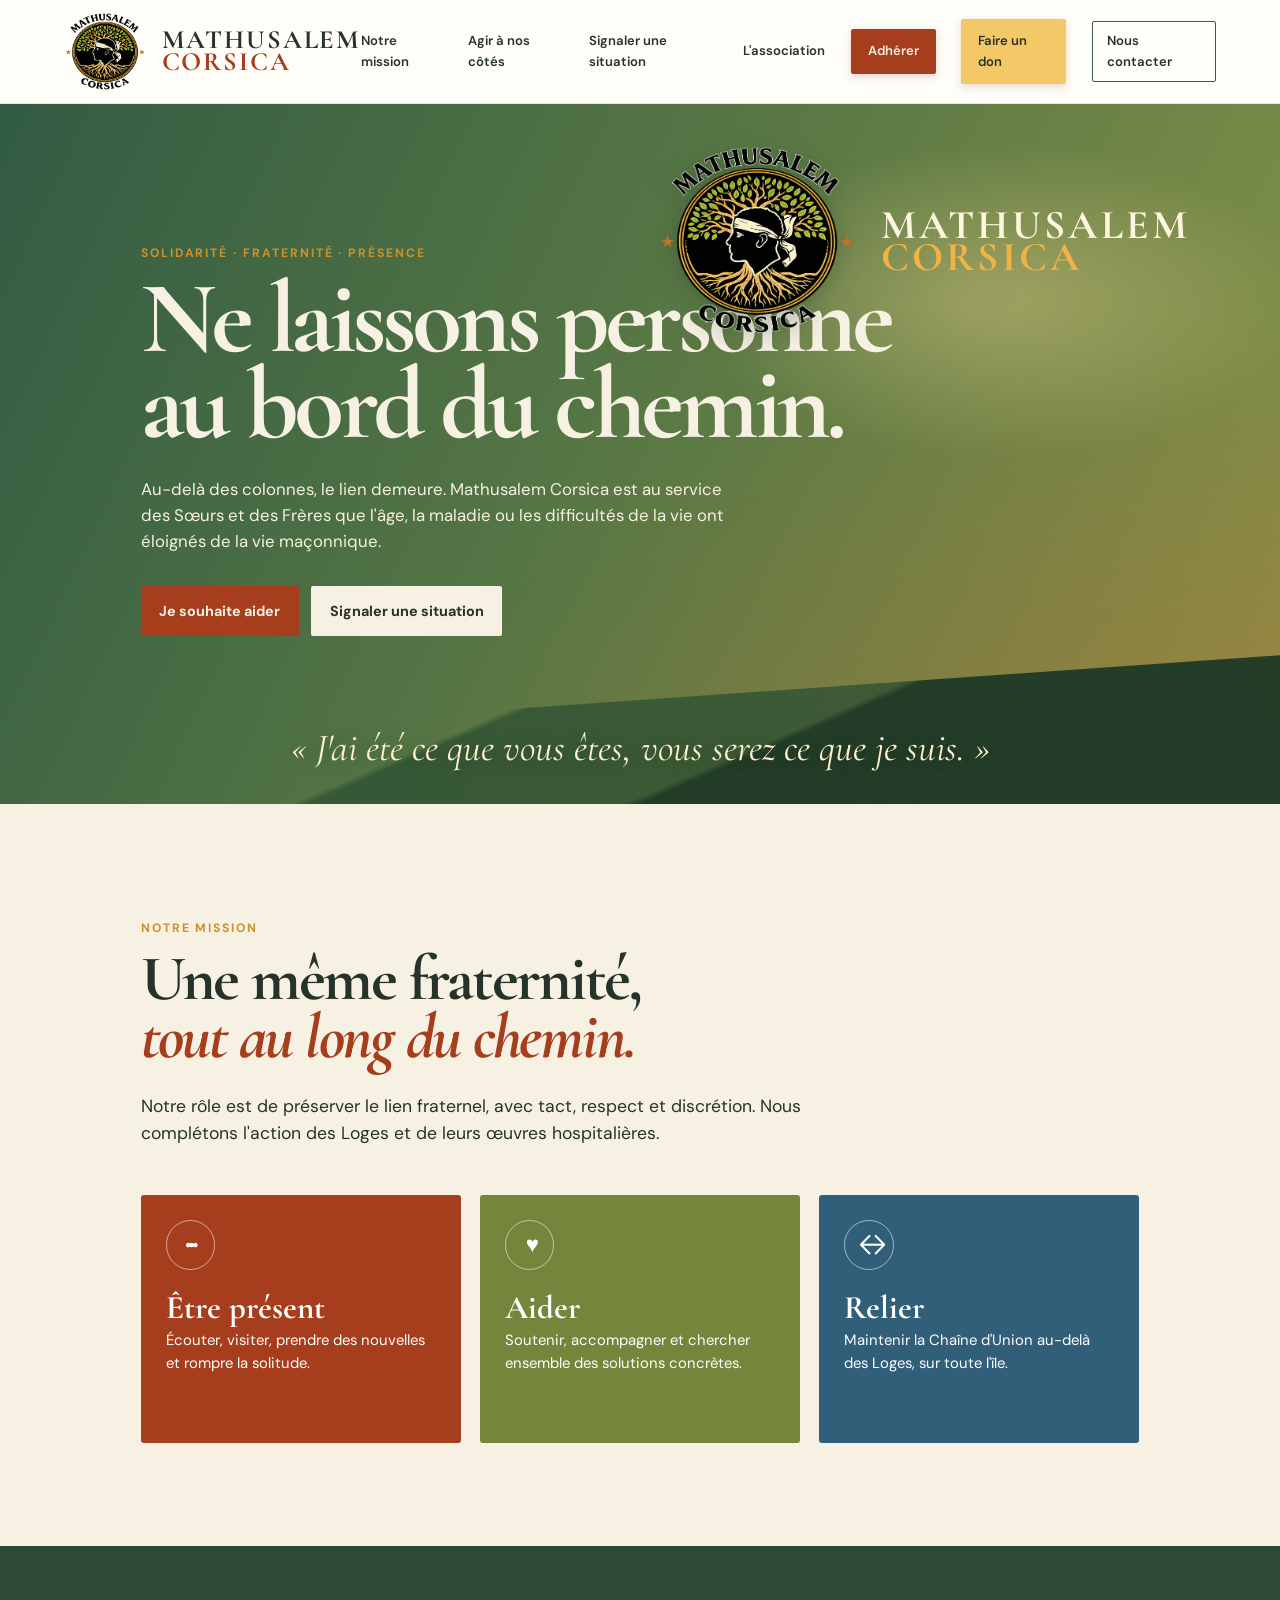
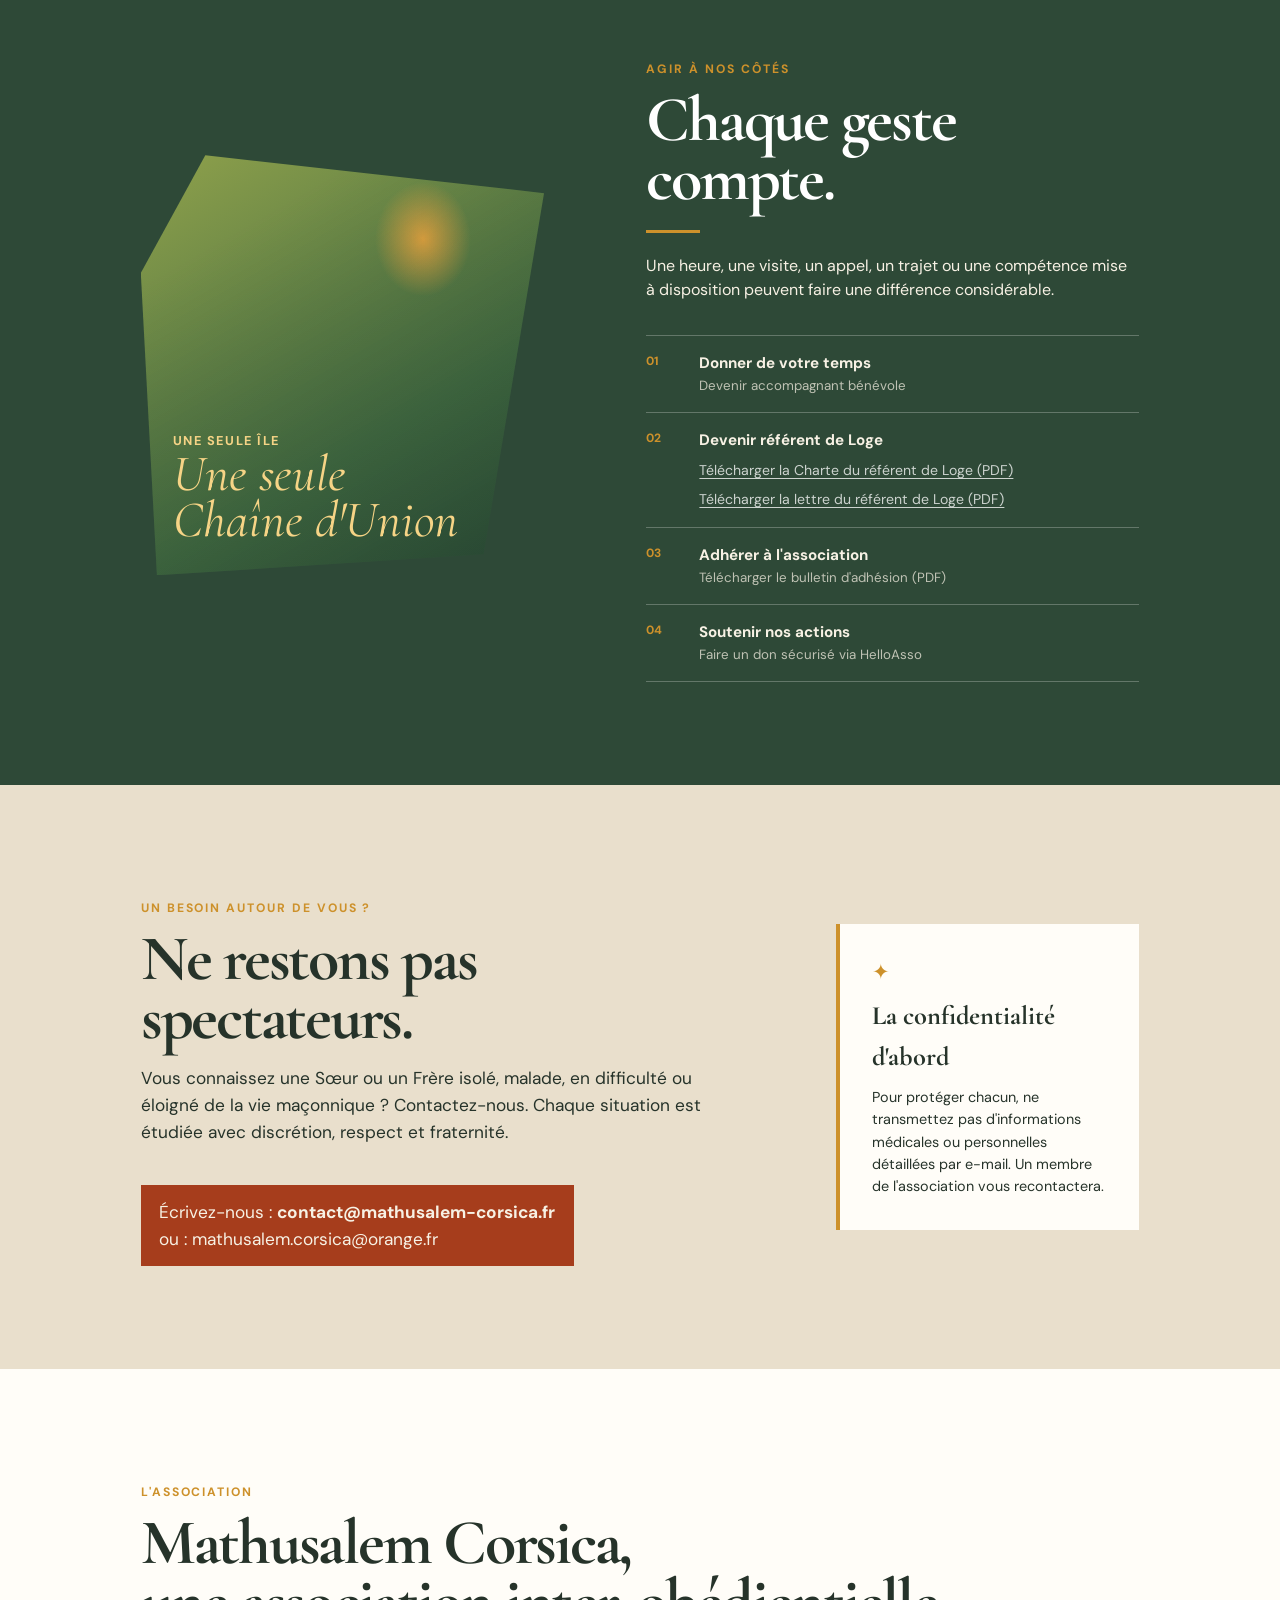
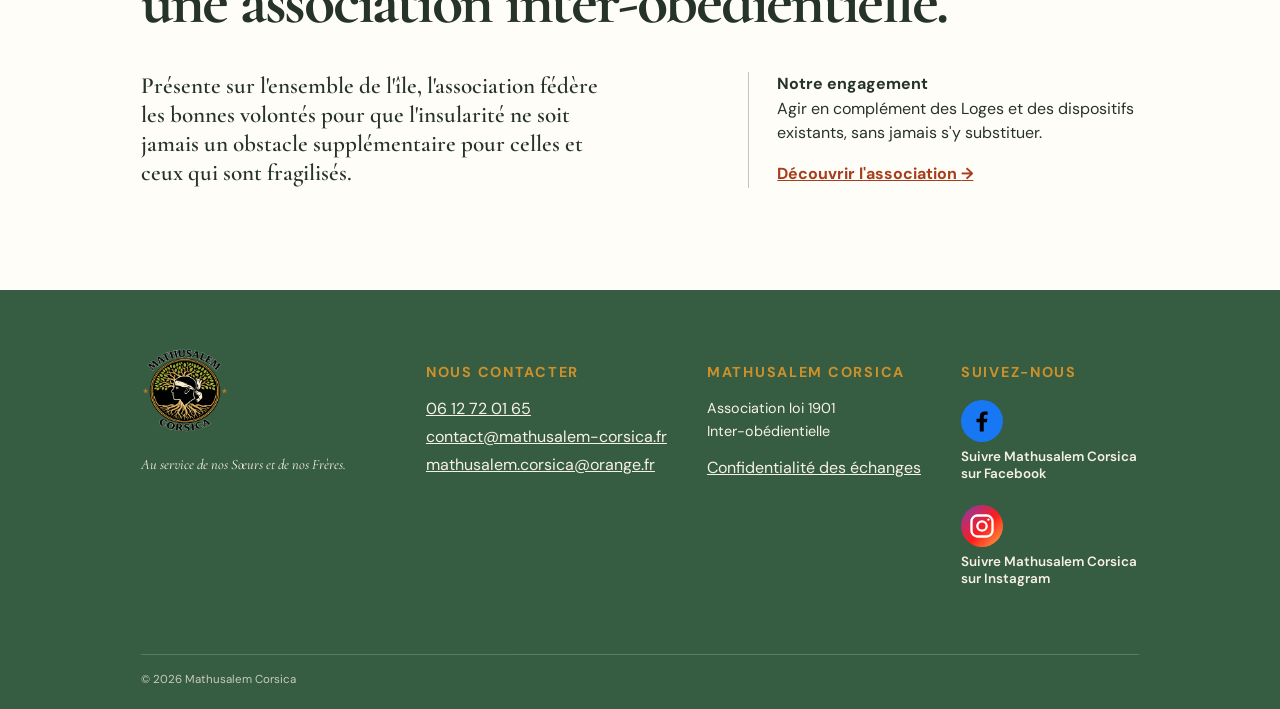
==== commit dfde8803: "Add files via upload" ====
--- a/index.html
+++ b/index.html
@@ -144,10 +144,16 @@
       </div>
       <div class="footer-social">
         <p class="footer-label">Suivez-nous</p>
-        <a class="facebook-link" href="https://www.facebook.com/profile.php?id=61596262561616" target="_blank" rel="noopener noreferrer" aria-label="Suivre Mathusalem Corsica sur Facebook">
-          <svg viewBox="0 0 24 24" aria-hidden="true"><path d="M13.5 21v-8h2.7l.4-3h-3.1V8.1c0-.9.3-1.5 1.6-1.5h1.7V3.9c-.3 0-1.3-.1-2.5-.1-2.5 0-4.2 1.5-4.2 4.3V10H7.3v3h2.8v8h3.4Z"/></svg>
-          <span>Suivre Mathusalem Corsica<br>sur Facebook</span>
-        </a>
+        <div class="footer-social-links">
+          <a class="facebook-link" href="https://www.facebook.com/profile.php?id=61596262561616" target="_blank" rel="noopener noreferrer" aria-label="Suivre Mathusalem Corsica sur Facebook">
+            <svg viewBox="0 0 24 24" aria-hidden="true"><path d="M13.5 21v-8h2.7l.4-3h-3.1V8.1c0-.9.3-1.5 1.6-1.5h1.7V3.9c-.3 0-1.3-.1-2.5-.1-2.5 0-4.2 1.5-4.2 4.3V10H7.3v3h2.8v8h3.4Z"/></svg>
+            <span>Suivre Mathusalem Corsica<br>sur Facebook</span>
+          </a>
+          <a class="instagram-link" href="https://www.instagram.com/mathusalem.corsica/" target="_blank" rel="noopener noreferrer" aria-label="Suivre Mathusalem Corsica sur Instagram">
+            <svg viewBox="0 0 24 24" aria-hidden="true" fill="none" stroke="currentColor" stroke-width="2"><rect x="3" y="3" width="18" height="18" rx="5"></rect><circle cx="12" cy="12" r="4"></circle><circle cx="17.5" cy="6.5" r="1" fill="currentColor" stroke="none"></circle></svg>
+            <span>Suivre Mathusalem Corsica<br>sur Instagram</span>
+          </a>
+        </div>
       </div>
       <p class="copyright">© <span id="year"></span> Mathusalem Corsica</p>
     </footer>
--- a/styles.css
+++ b/styles.css
@@ -15,7 +15,7 @@
 .signal { display:grid; grid-template-columns:1.5fr .75fr; gap:clamp(2rem,7vw,7rem); align-items:center; background:#e9dfcc; }.signal-content h2 { max-width:620px; }.signal-content > p:not(.eyebrow) { max-width:660px; font-size:1.08rem; }.contact-email { display:inline-block; margin:1.4rem 0 0; padding:.85rem 1.15rem; color:var(--cream); background:var(--terra); font-size:.9rem; }.contact-email strong { font-weight:700; user-select:all; }.privacy-note { padding:2rem; border-left:4px solid var(--sun); background:var(--paper); }.privacy-note span { color:var(--sun); font-size:1.3rem; }.privacy-note h3 { margin:.5rem 0; font-size:1.65rem; }.privacy-note p { margin:0; font-size:.9rem; }
 .association { background:var(--paper); }.association-grid { display:grid; grid-template-columns:1.1fr .9fr; gap:clamp(2rem,10vw,10rem); max-width:1000px; margin-top:2.5rem; }.association-grid > p { margin:0; font:600 1.45rem/1.25 var(--serif); }.association-grid div { border-left:1px solid rgba(22,32,22,.25); padding-left:1.8rem; }.association-grid p { margin-top:0; }.text-link { color:var(--terra); font-weight:700; text-decoration-thickness:1px; }
 .navigation a.active { color:var(--terra); }.about-hero { display:grid; grid-template-columns:1.15fr .85fr; gap:4rem; align-items:end; min-height:440px; padding:clamp(4.5rem,9vw,8rem) clamp(1.25rem,11vw,10rem); color:var(--cream); background:linear-gradient(125deg,#315b43,#618047 70%,#a89b51); }.about-hero h1 { margin:0; font:600 clamp(4rem,8vw,7.2rem)/.79 var(--serif); letter-spacing:-.045em; }.about-hero h1 em { color:#f8c35a; }.about-hero > p { max-width:430px; margin:0 0 .5rem; font:500 1.22rem/1.42 var(--serif); }.about-story { display:grid; grid-template-columns:.8fr 1.2fr; gap:clamp(2rem,10vw,10rem); padding:clamp(4.5rem,8vw,8rem) clamp(1.25rem,11vw,10rem); background:var(--cream); }.about-statement { display:flex; flex-direction:column; justify-content:center; padding:2rem; color:var(--cream); background:var(--terra); }.about-statement span { color:#f4c867; font-size:.8rem; font-weight:700; letter-spacing:.16em; }.about-statement p { margin:1rem 0 0; font:italic 2.25rem/.94 var(--serif); }.about-copy { max-width:700px; }.about-copy h2, .about-corsica h2, .about-actions h2, .about-call h2 { margin:0 0 1.4rem; font:600 clamp(2.8rem,5vw,4.8rem)/.9 var(--serif); letter-spacing:-.035em; }.about-copy p:not(.eyebrow), .about-corsica p:not(.eyebrow) { font-size:1.05rem; }.about-corsica { display:grid; grid-template-columns:1fr 1fr; gap:clamp(2rem,10vw,10rem); padding:clamp(4.5rem,8vw,8rem) clamp(1.25rem,11vw,10rem); color:var(--cream); background:#31513b; }.about-corsica h2 em { color:#f4c867; }.about-corsica > div:last-child { align-self:end; max-width:510px; font-size:1.06rem; }.about-actions { padding:clamp(4.5rem,8vw,8rem) clamp(1.25rem,11vw,10rem); }.about-actions-grid { display:grid; grid-template-columns:repeat(3,1fr); gap:1.2rem; margin-top:2.6rem; }.about-actions-grid article { padding:1.5rem; border-top:3px solid var(--sun); background:#f2eadc; }.about-actions-grid span { color:var(--terra); font-size:.78rem; font-weight:700; }.about-actions-grid h3 { margin:.9rem 0 .35rem; font-size:2rem; line-height:.95; }.about-actions-grid p { margin:0; font-size:.93rem; }.about-call { padding:clamp(4.5rem,8vw,7rem) clamp(1.25rem,11vw,10rem); text-align:center; color:var(--cream); background:linear-gradient(115deg,#375e43,#698344); }.about-call h2 { max-width:750px; margin-left:auto; margin-right:auto; }.about-call > p:not(.eyebrow) { max-width:620px; margin:0 auto 1.8rem; }
-.site-footer { display:grid; grid-template-columns:1.1fr .85fr .9fr .8fr; gap:2.5rem; padding:3.5rem clamp(1.25rem,11vw,10rem) 1.25rem; color:var(--cream); background:var(--forest); }.footer-brand img { width:90px; height:90px; object-fit:contain; }.footer-brand p { font:italic 1.35rem/1 var(--serif); }.footer-label { margin:0 0:.5rem; color:var(--sun); font-size:.75rem; font-weight:700; letter-spacing:.12em; text-transform:uppercase; }.site-footer a { display:block; width:max-content; max-width:100%; margin:.18rem 0; overflow-wrap:anywhere; color:var(--cream); }.site-footer p { font-size:.9rem; }.facebook-link { display:inline-flex!important; flex-direction:column; align-items:flex-start; gap:.45rem; text-decoration:none; }.facebook-link svg { width:42px; height:42px; padding:7px; color:#fff; background:#1877f2; border-radius:50%; transition:transform .2s,background .2s; }.facebook-link:hover svg { background:#0f62c7; transform:translateY(-2px); }.facebook-link span { font-size:.84rem; font-weight:600; line-height:1.25; }.copyright { grid-column:1/-1; margin:1.5rem 0 0; padding-top:1rem; border-top:1px solid rgba(255,255,255,.25); font-size:.72rem!important; opacity:.75; }
+.site-footer { display:grid; grid-template-columns:1.1fr .85fr .9fr .8fr; gap:2.5rem; padding:3.5rem clamp(1.25rem,11vw,10rem) 1.25rem; color:var(--cream); background:var(--forest); }.footer-brand img { width:90px; height:90px; object-fit:contain; }.footer-brand p { font:italic 1.35rem/1 var(--serif); }.footer-label { margin:0 0:.5rem; color:var(--sun); font-size:.75rem; font-weight:700; letter-spacing:.12em; text-transform:uppercase; }.site-footer a { display:block; width:max-content; max-width:100%; margin:.18rem 0; overflow-wrap:anywhere; color:var(--cream); }.site-footer p { font-size:.9rem; }.footer-social-links { display:flex; flex-wrap:wrap; gap:1rem; }.facebook-link, .instagram-link { display:inline-flex!important; flex-direction:column; align-items:flex-start; gap:.45rem; text-decoration:none; }.facebook-link svg, .instagram-link svg { width:42px; height:42px; padding:7px; color:#fff; border-radius:50%; transition:transform .2s,background .2s; }.facebook-link svg { background:#1877f2; }.facebook-link:hover svg { background:#0f62c7; transform:translateY(-2px); }.instagram-link svg { background:linear-gradient(135deg,#833ab4 0%,#fd1d1d 55%,#fcb045 100%); }.instagram-link:hover svg { transform:translateY(-2px); }.facebook-link span, .instagram-link span { font-size:.84rem; font-weight:600; line-height:1.25; }.copyright { grid-column:1/-1; margin:1.5rem 0 0; padding-top:1rem; border-top:1px solid rgba(255,255,255,.25); font-size:.72rem!important; opacity:.75; }
 @media (max-width:800px) { .site-header { min-height:84px; }.brand { font-size:1.3rem; }.brand img { width:66px; height:66px; }.menu-toggle { display:block; padding:.55rem .7rem; border:1px solid var(--forest); background:transparent; font:600 .8rem var(--sans); }.navigation { display:none; position:absolute; top:100%; left:0; right:0; padding:1rem 1.25rem 1.3rem; background:var(--paper); border-bottom:1px solid #ddd; flex-direction:column; align-items:flex-start; }.navigation.open { display:flex; }.hero { min-height:720px; padding-top:13rem; }.hero-identity { top:1.5rem; left:1.25rem; right:auto; }.hero-identity img { width:112px; height:112px; }.hero-identity p { font-size:1.8rem; }.hero-quote { top:auto; right:1.25rem; bottom:4.7rem; left:auto; width:auto; max-width:300px; transform:none; font-size:1.75rem; white-space:normal; }.mission-cards, .act, .signal, .association-grid, .site-footer, .about-hero, .about-story, .about-corsica, .about-actions-grid { grid-template-columns:1fr; }.about-hero { min-height:420px; gap:2rem; }.about-story { gap:2rem; }.about-statement { min-height:240px; }.section { padding-top:4rem; padding-bottom:4rem; }.site-footer { gap:1.5rem; }.footer-brand img { width:72px; height:72px; } }
 @media (max-width:440px) { .brand span { font-size:1.1rem; }.brand img { width:58px; height:58px; }.hero h1 { font-size:3.25rem; }.hero-intro { font-size:.95rem; }.hero-quote { display:none; }.hero { min-height:620px; padding-top:12rem; }.hero-identity img { width:96px; height:96px; }.hero-identity p { font-size:1.55rem; }.mission-card { min-height:0; } }
 
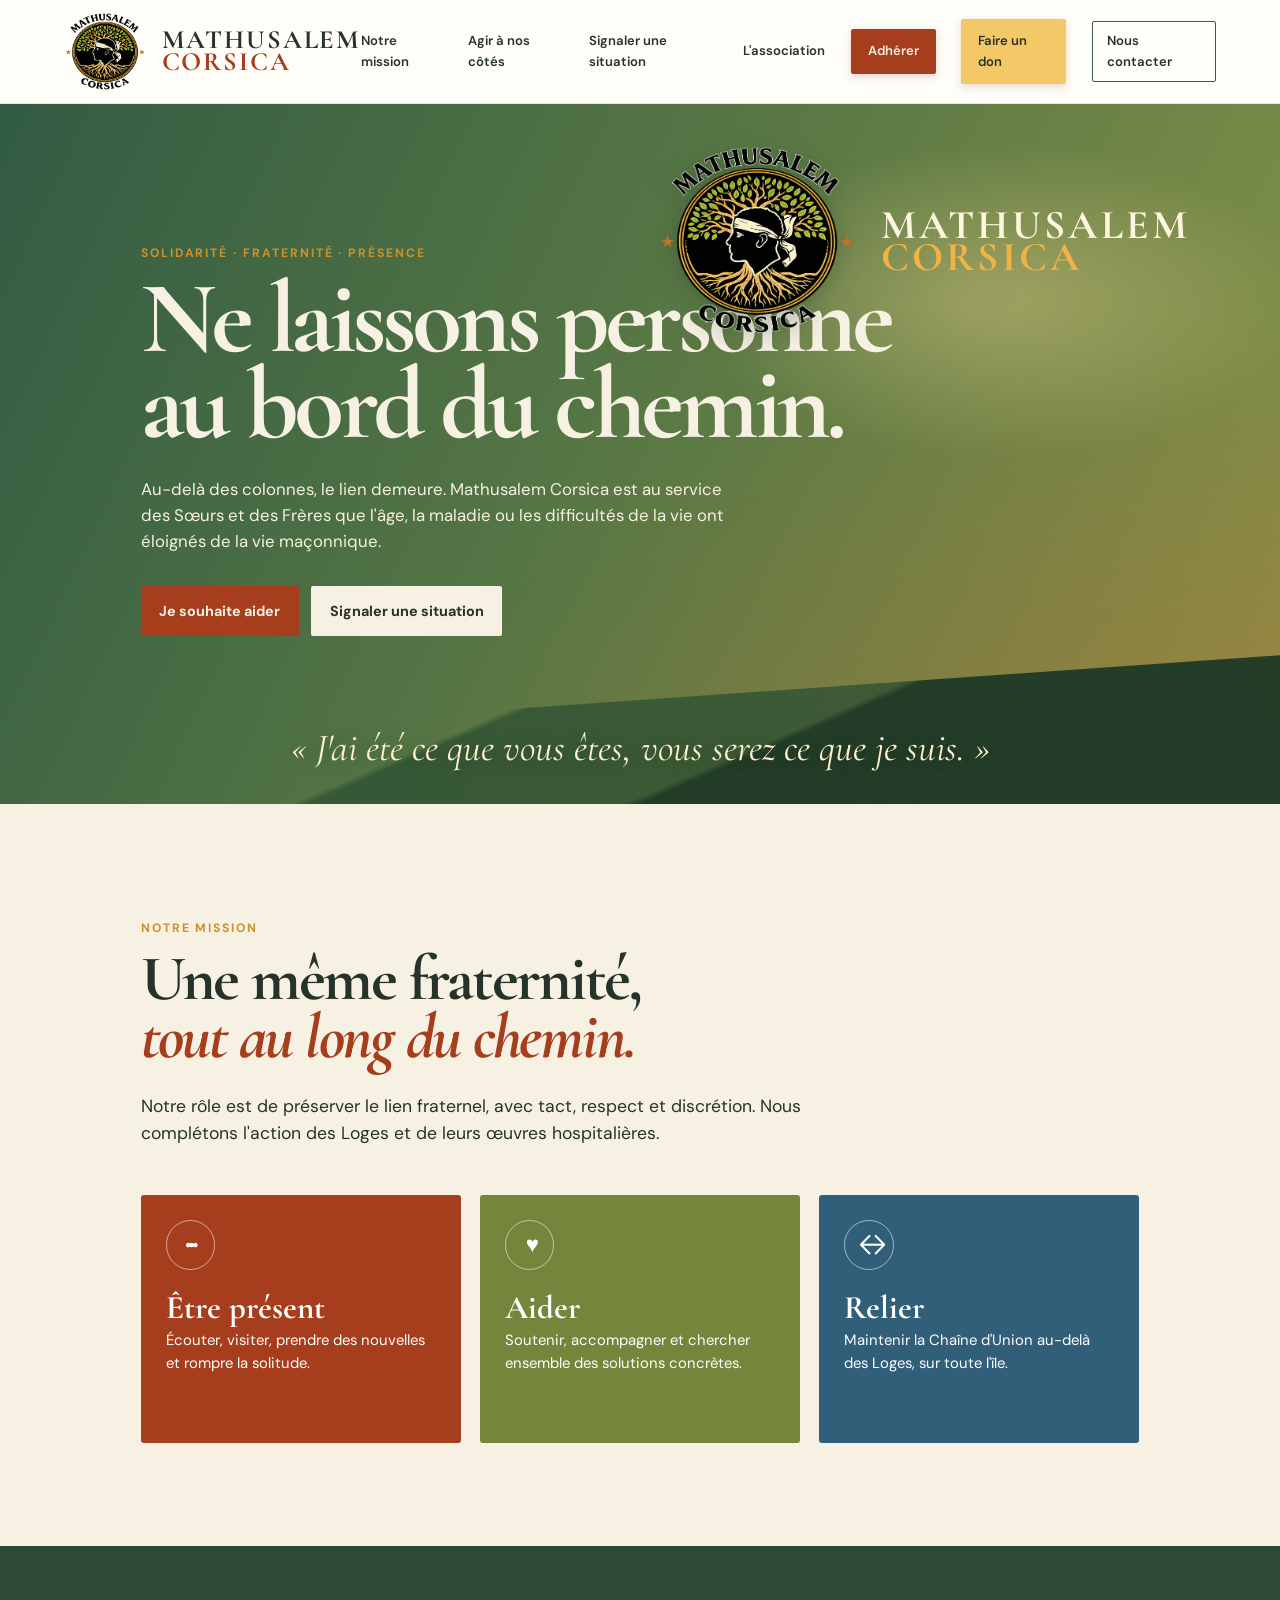
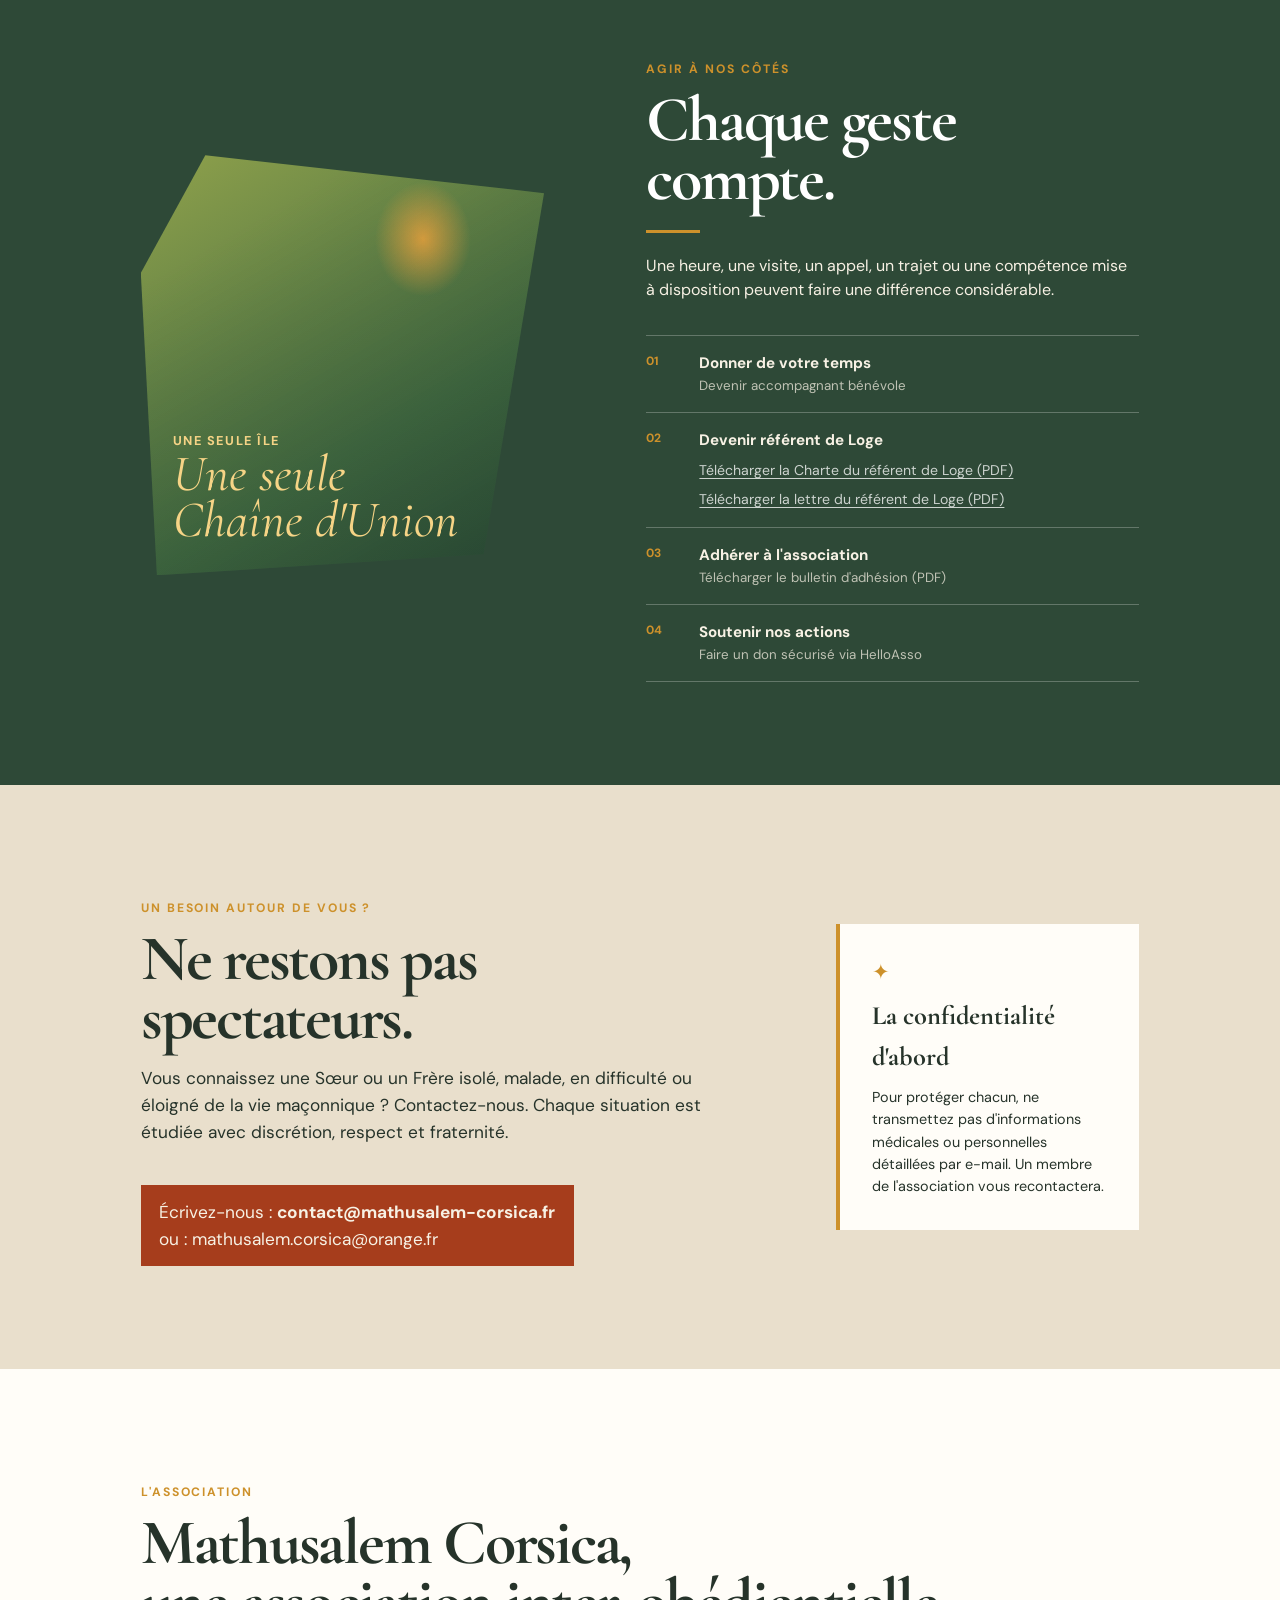
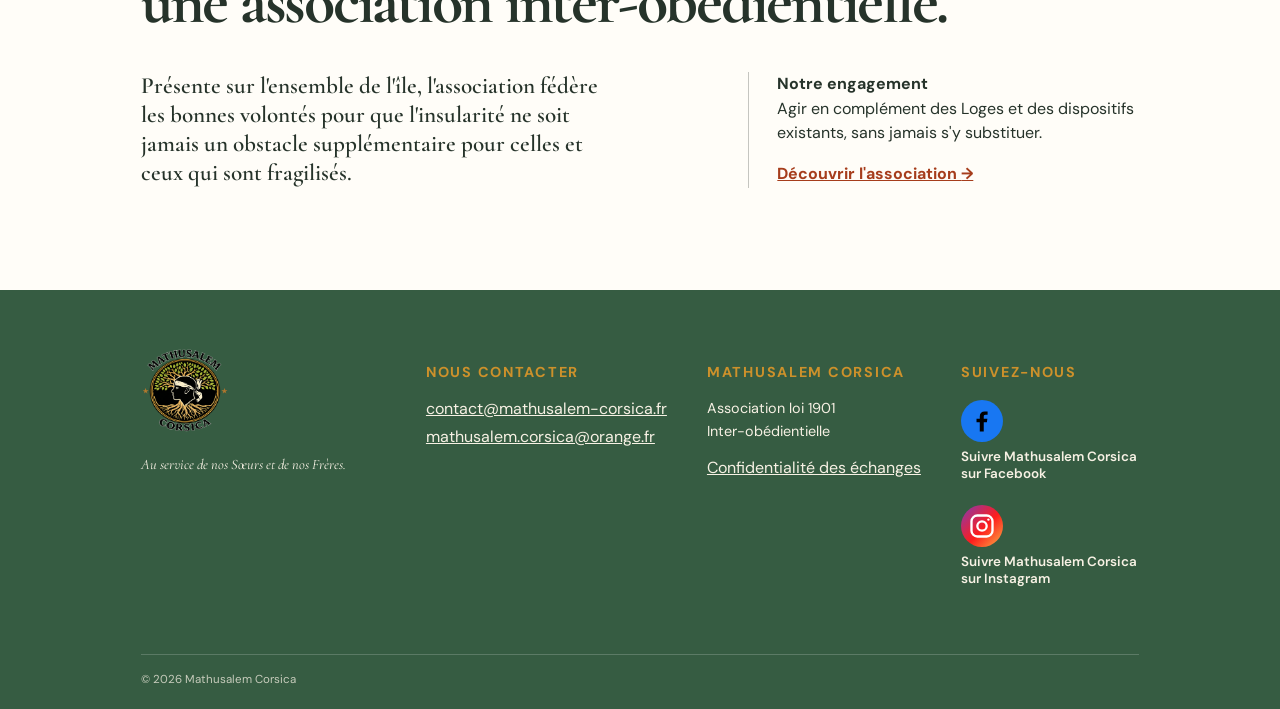
==== commit 7a56c7e8: "Add files via upload" ====
--- a/index.html
+++ b/index.html
@@ -133,7 +133,6 @@
       </div>
       <div>
         <p class="footer-label">Nous contacter</p>
-        <a href="tel:+33612720165">06 12 72 01 65</a>
         <a href="mailto:contact@mathusalem-corsica.fr">contact@mathusalem-corsica.fr</a>
         <a href="mailto:mathusalem.corsica@orange.fr">mathusalem.corsica@orange.fr</a>
       </div>
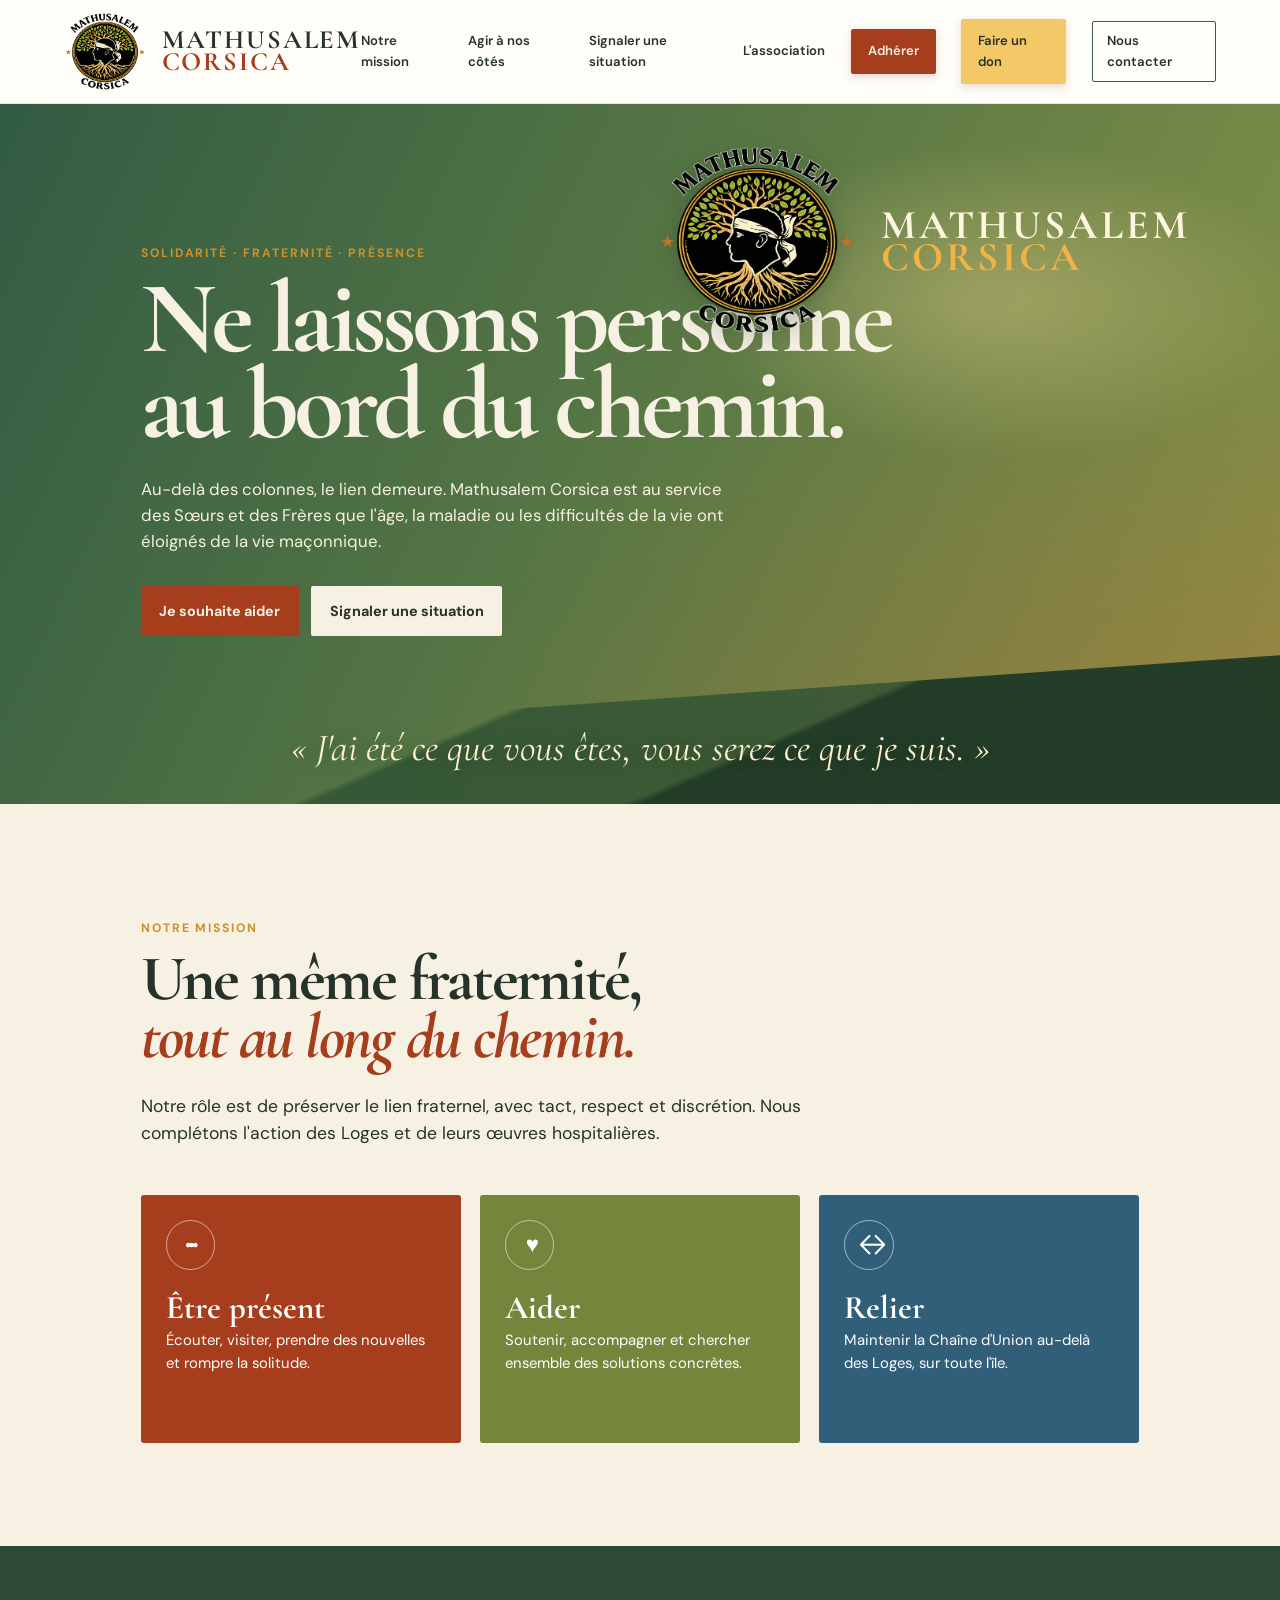
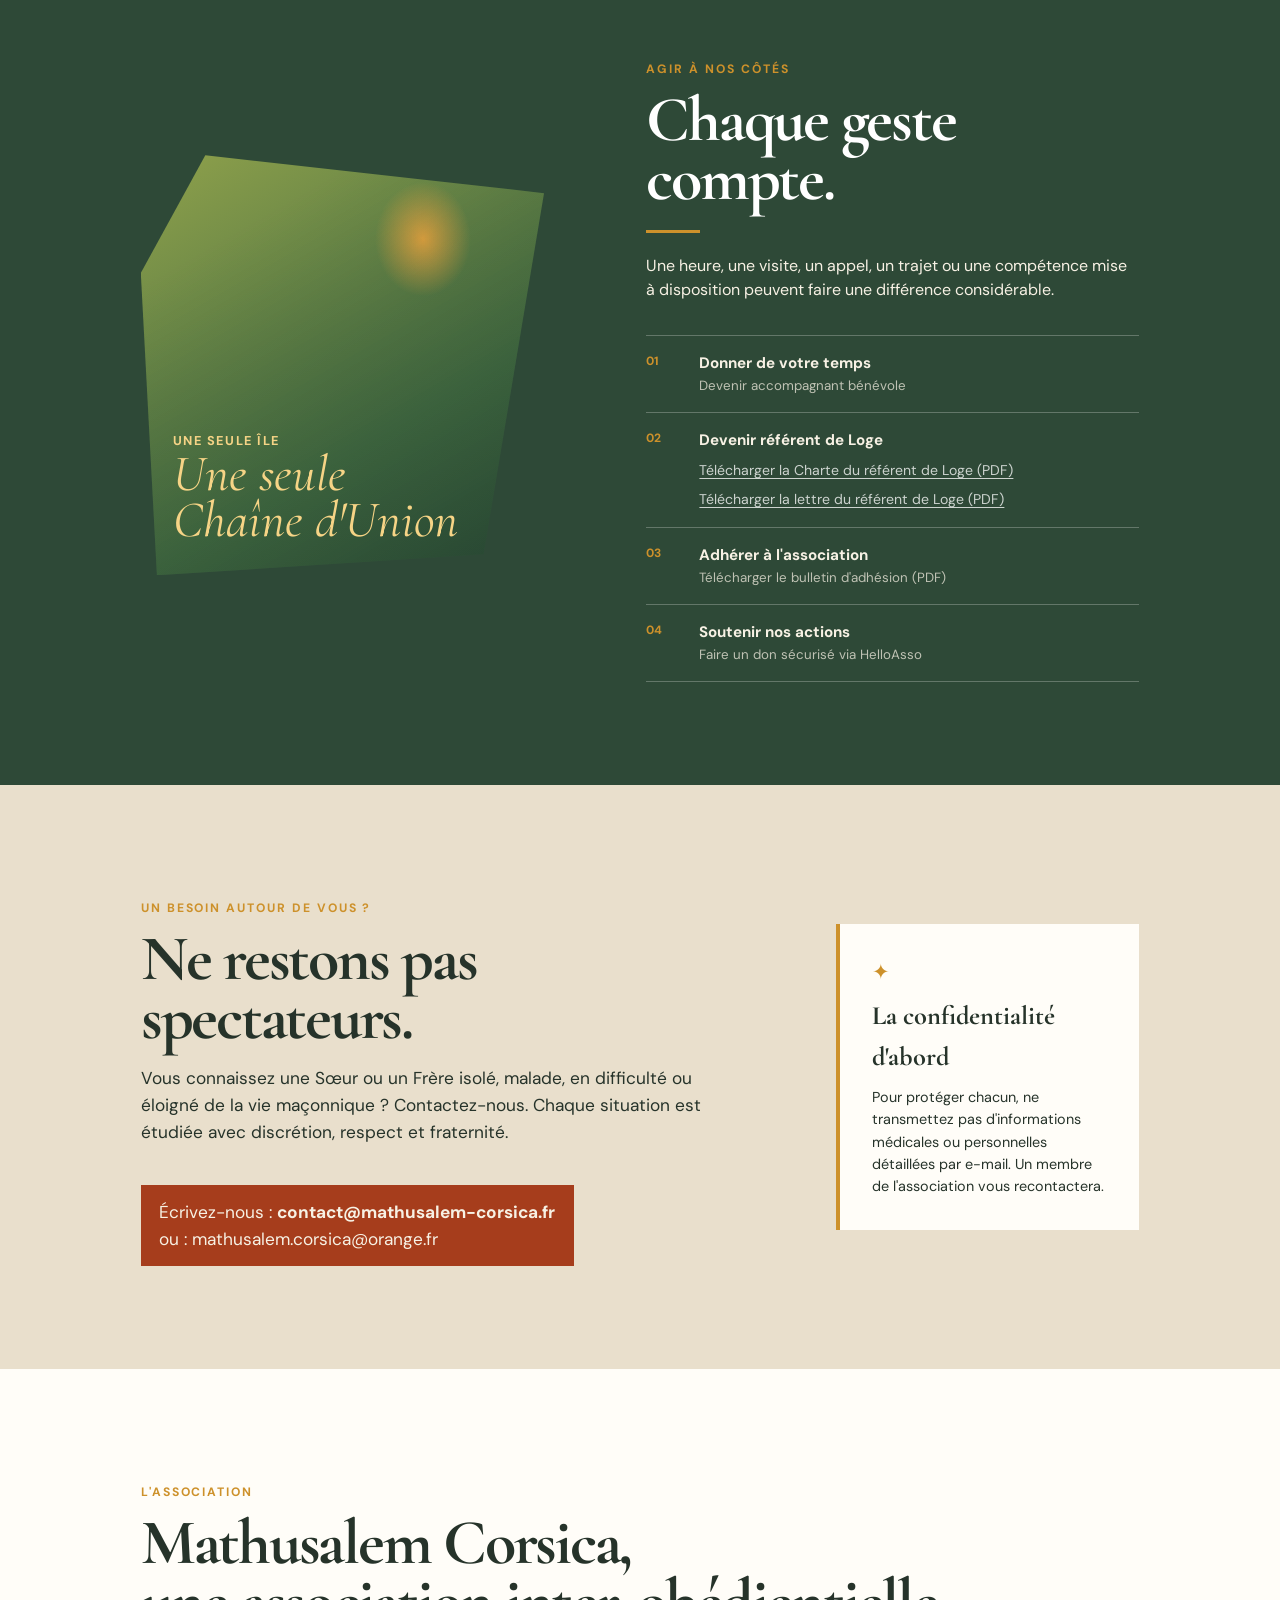
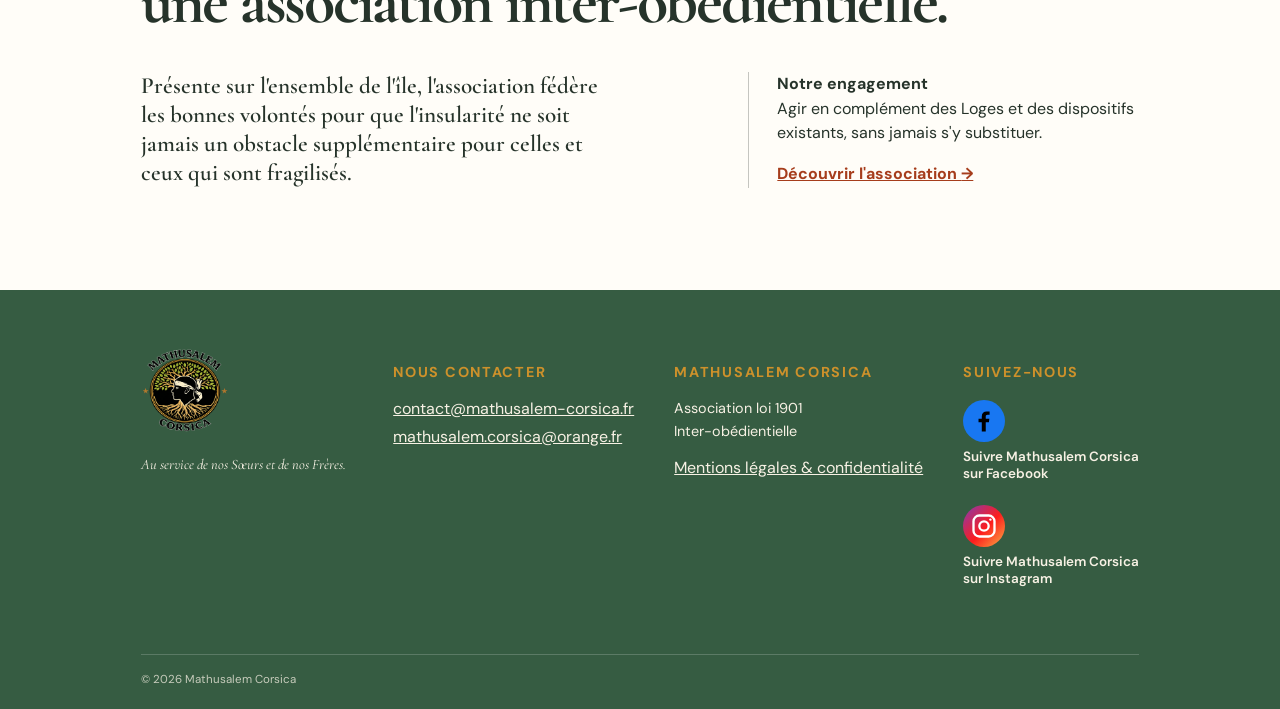
==== commit e0cea872: "Add files via upload" ====
--- a/index.html
+++ b/index.html
@@ -139,7 +139,7 @@
       <div>
         <p class="footer-label">Mathusalem Corsica</p>
         <p>Association loi 1901<br>Inter-obédientielle</p>
-        <a href="#signaler">Confidentialité des échanges</a>
+        <a href="mentions-legales.html">Mentions légales &amp; confidentialité</a>
       </div>
       <div class="footer-social">
         <p class="footer-label">Suivez-nous</p>
--- a/styles.css
+++ b/styles.css
@@ -19,4 +19,6 @@
 @media (max-width:800px) { .site-header { min-height:84px; }.brand { font-size:1.3rem; }.brand img { width:66px; height:66px; }.menu-toggle { display:block; padding:.55rem .7rem; border:1px solid var(--forest); background:transparent; font:600 .8rem var(--sans); }.navigation { display:none; position:absolute; top:100%; left:0; right:0; padding:1rem 1.25rem 1.3rem; background:var(--paper); border-bottom:1px solid #ddd; flex-direction:column; align-items:flex-start; }.navigation.open { display:flex; }.hero { min-height:720px; padding-top:13rem; }.hero-identity { top:1.5rem; left:1.25rem; right:auto; }.hero-identity img { width:112px; height:112px; }.hero-identity p { font-size:1.8rem; }.hero-quote { top:auto; right:1.25rem; bottom:4.7rem; left:auto; width:auto; max-width:300px; transform:none; font-size:1.75rem; white-space:normal; }.mission-cards, .act, .signal, .association-grid, .site-footer, .about-hero, .about-story, .about-corsica, .about-actions-grid { grid-template-columns:1fr; }.about-hero { min-height:420px; gap:2rem; }.about-story { gap:2rem; }.about-statement { min-height:240px; }.section { padding-top:4rem; padding-bottom:4rem; }.site-footer { gap:1.5rem; }.footer-brand img { width:72px; height:72px; } }
 @media (max-width:440px) { .brand span { font-size:1.1rem; }.brand img { width:58px; height:58px; }.hero h1 { font-size:3.25rem; }.hero-intro { font-size:.95rem; }.hero-quote { display:none; }.hero { min-height:620px; padding-top:12rem; }.hero-identity img { width:96px; height:96px; }.hero-identity p { font-size:1.55rem; }.mission-card { min-height:0; } }
 
+.legal-hero { padding:clamp(4rem,8vw,7rem) clamp(1.25rem,11vw,10rem); color:var(--cream); background:linear-gradient(120deg,#315b43,#638247); }.legal-hero h1 { max-width:900px; margin:0; font:600 clamp(3.2rem,7vw,6rem)/.88 var(--serif); letter-spacing:-.04em; }.legal-hero p { max-width:650px; margin:1.35rem 0 0; font-size:1.05rem; }.legal-content { max-width:920px; margin:0 auto; padding:clamp(3.5rem,7vw,6rem) clamp(1.25rem,8vw,4rem); }.legal-content section { padding:1.8rem 0; border-bottom:1px solid rgba(22,32,22,.16); }.legal-content section:first-child { padding-top:0; }.legal-content section:last-child { border-bottom:0; }.legal-content h2 { margin:0 0 .8rem; font:600 clamp(1.9rem,4vw,2.8rem)/.95 var(--serif); color:var(--forest); }.legal-content p, .legal-content li { font-size:1rem; line-height:1.65; }.legal-content p { margin:.45rem 0; }.legal-content ul { padding-left:1.25rem; }.legal-content a { color:var(--terra); font-weight:700; }.legal-updated { margin-top:2.2rem!important; color:#596451; font-size:.85rem!important; }
 
+
